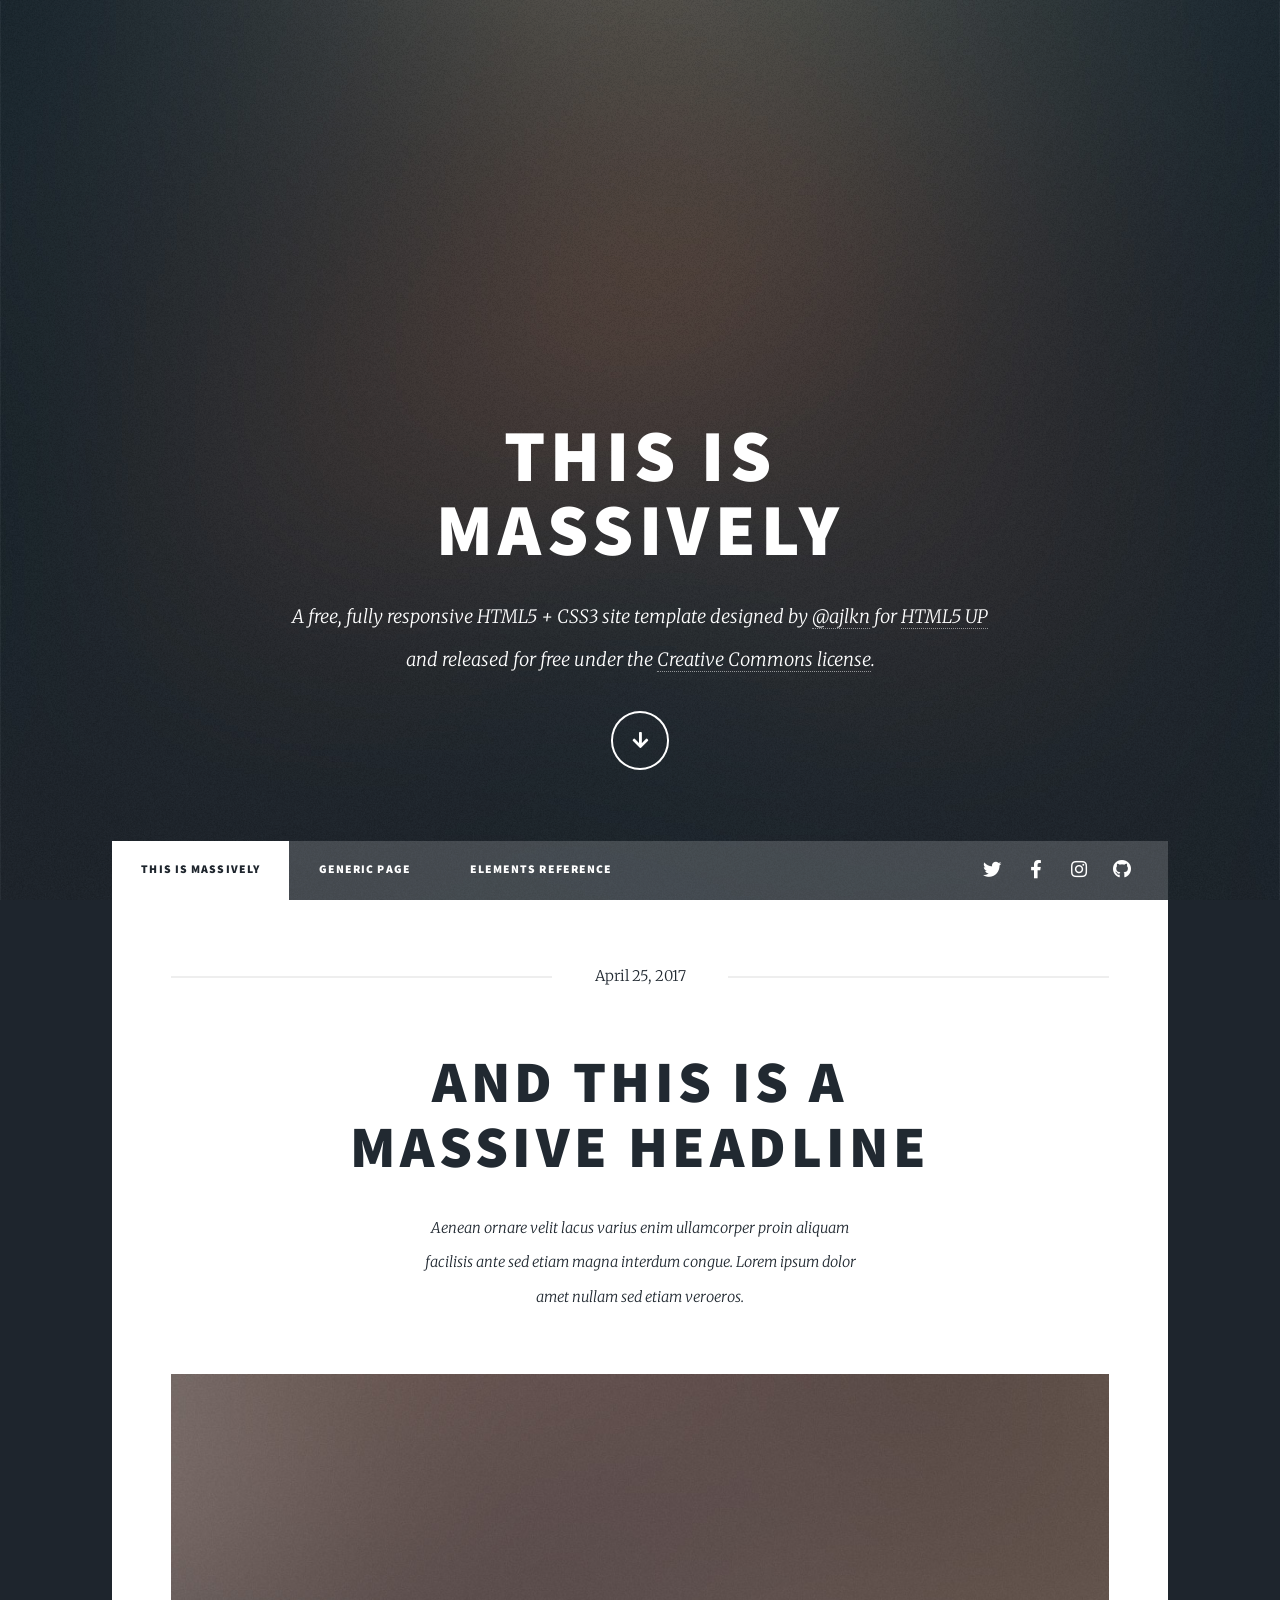
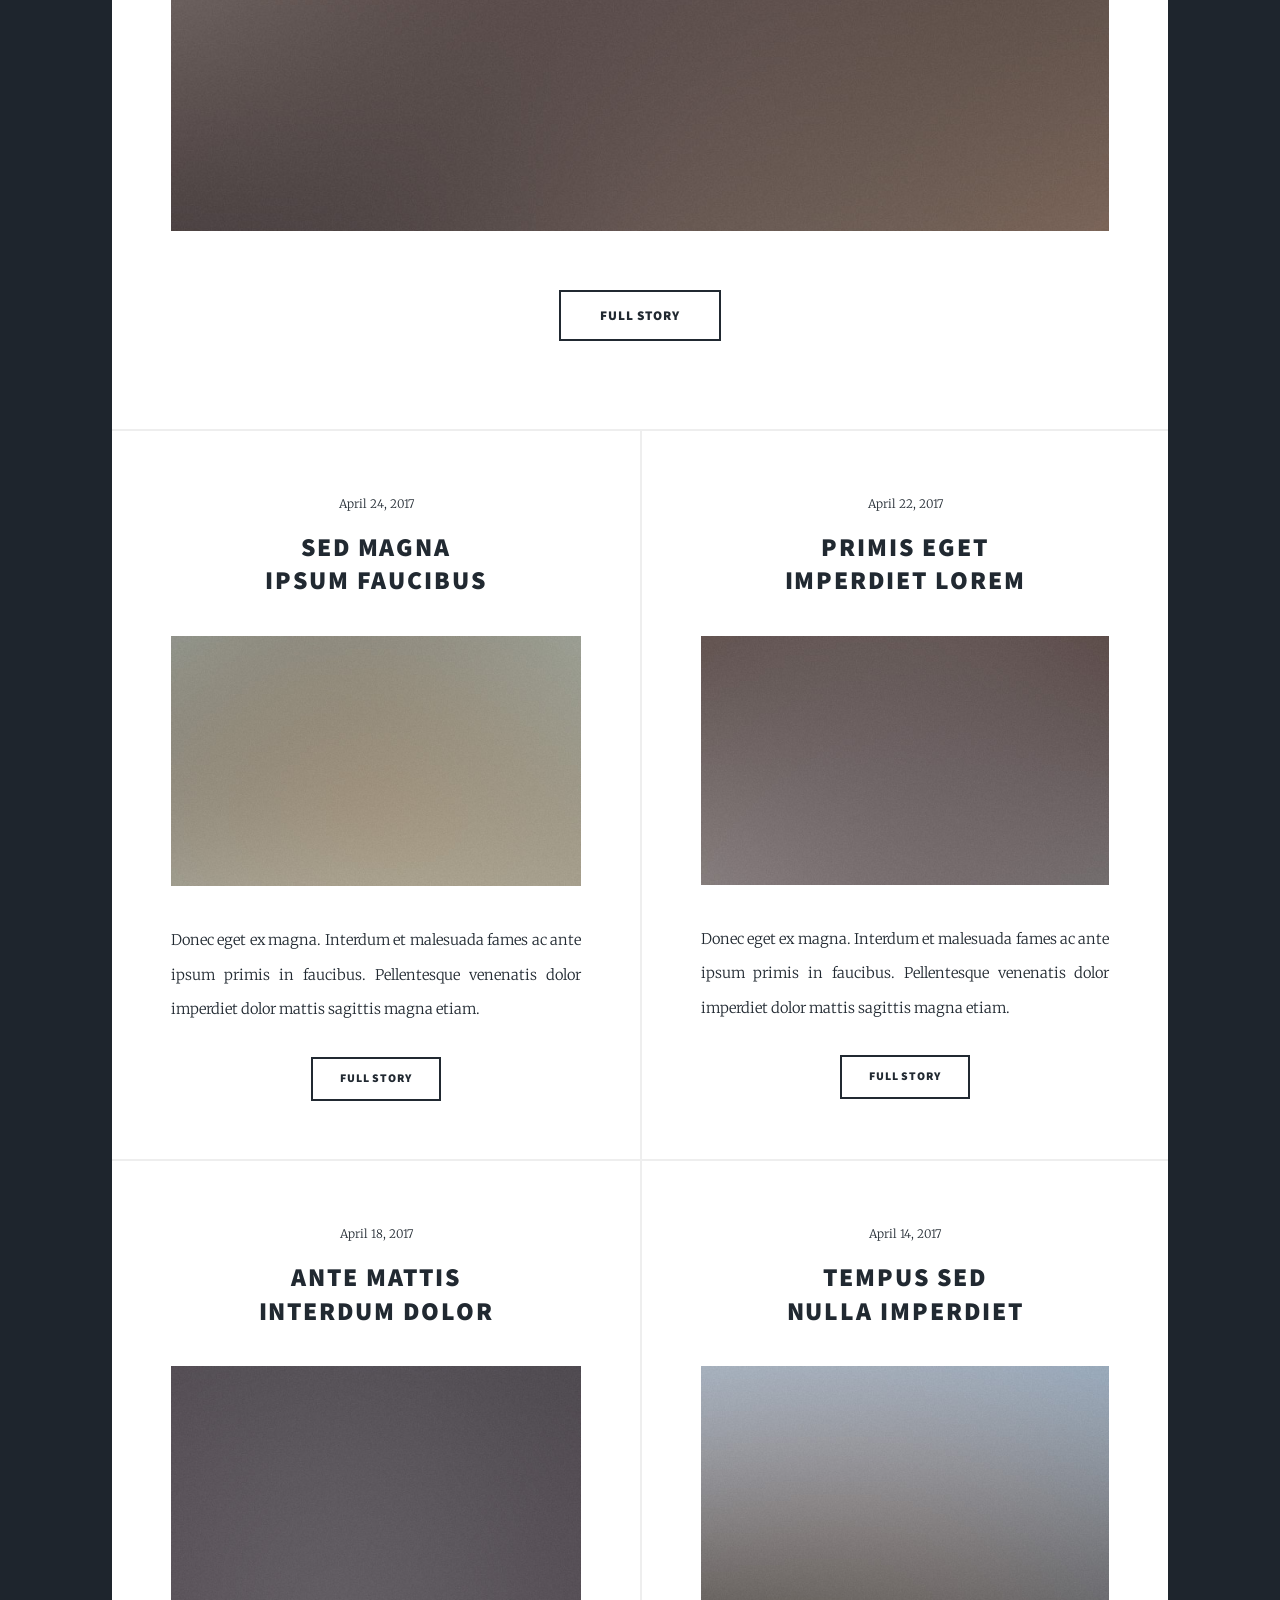
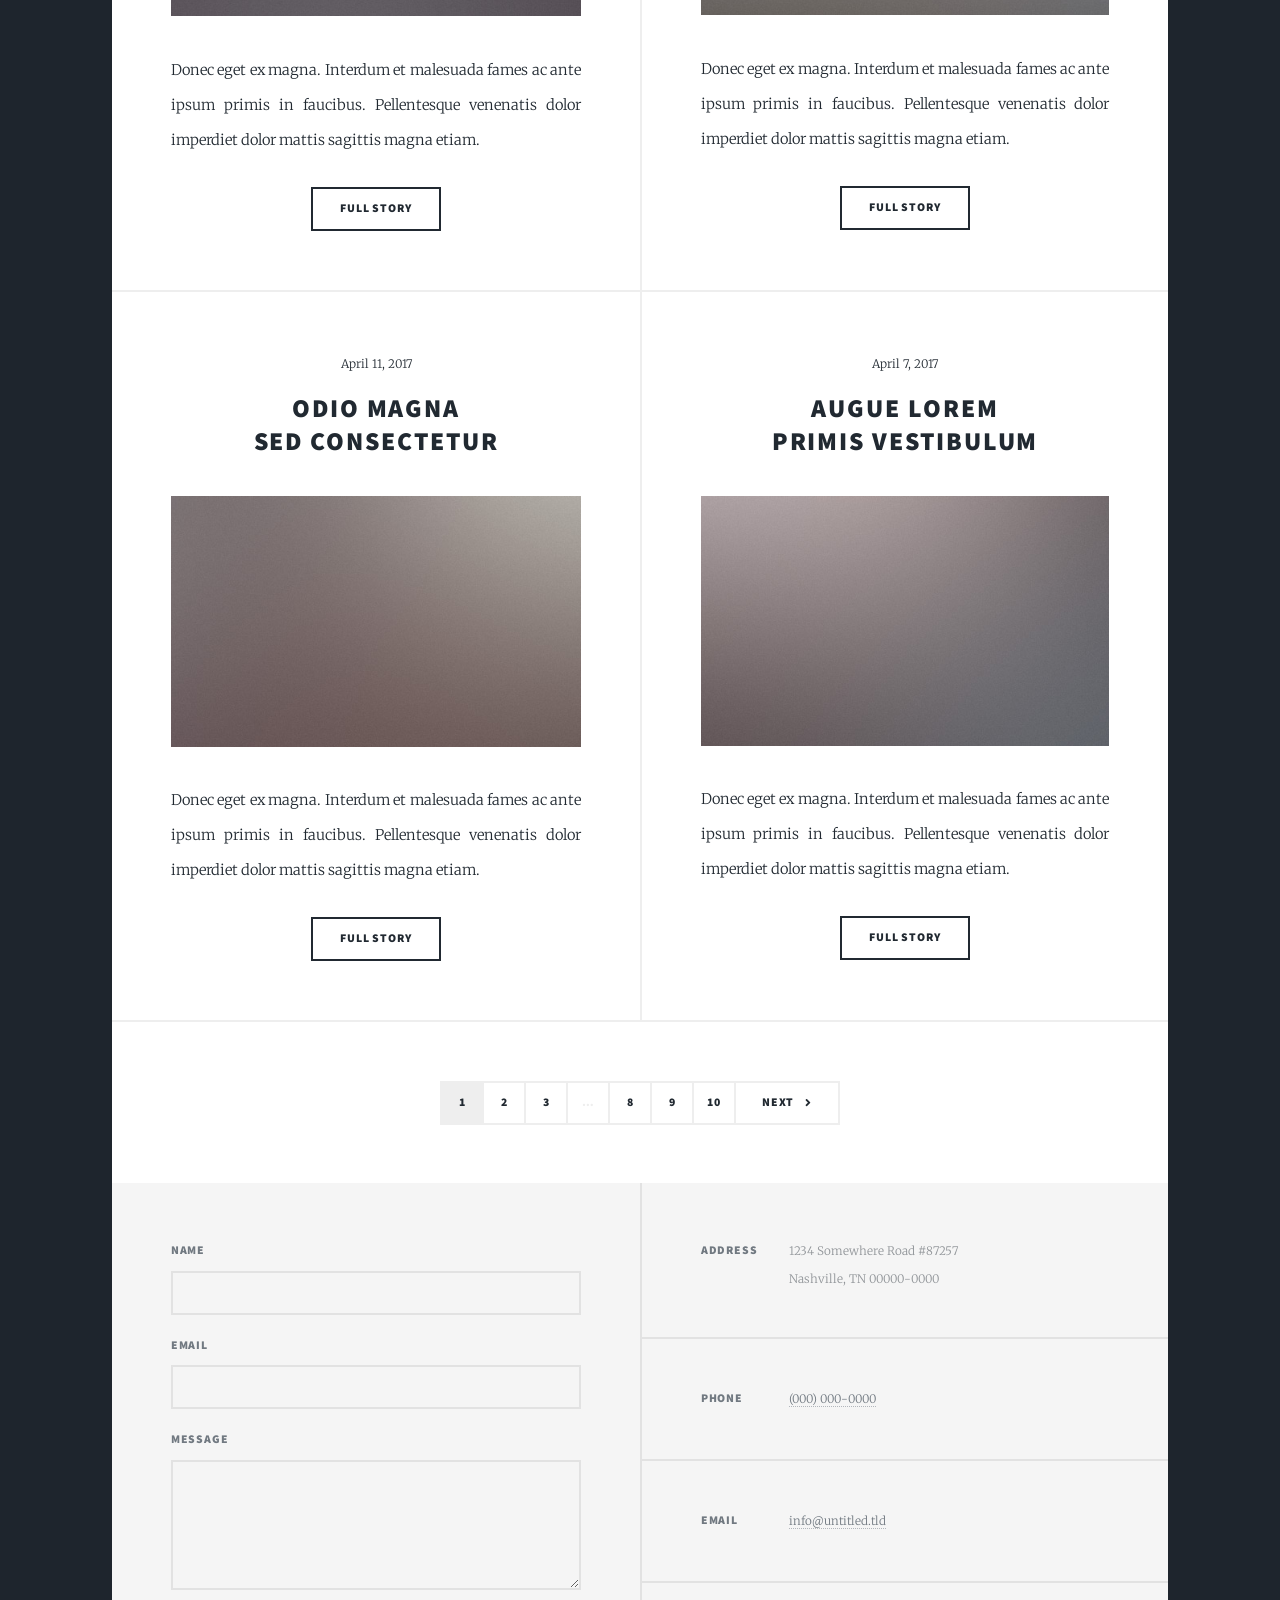
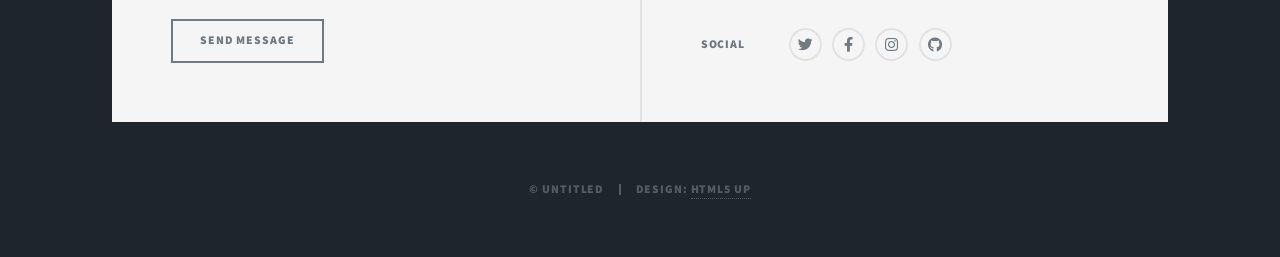
==== index.html @ a5235e8a "Template" ====
<!DOCTYPE HTML>
<!--
	Massively by HTML5 UP
	html5up.net | @ajlkn
	Free for personal and commercial use under the CCA 3.0 license (html5up.net/license)
-->
<html>
	<head>
		<title>Massively by HTML5 UP</title>
		<meta charset="utf-8" />
		<meta name="viewport" content="width=device-width, initial-scale=1, user-scalable=no" />
		<link rel="stylesheet" href="assets/css/main.css" />
		<noscript><link rel="stylesheet" href="assets/css/noscript.css" /></noscript>
	</head>
	<body class="is-preload">

		<!-- Wrapper -->
			<div id="wrapper" class="fade-in">

				<!-- Intro -->
					<div id="intro">
						<h1>This is<br />
						Massively</h1>
						<p>A free, fully responsive HTML5 + CSS3 site template designed by <a href="https://twitter.com/ajlkn">@ajlkn</a> for <a href="https://html5up.net">HTML5 UP</a><br />
						and released for free under the <a href="https://html5up.net/license">Creative Commons license</a>.</p>
						<ul class="actions">
							<li><a href="#header" class="button icon solid solo fa-arrow-down scrolly">Continue</a></li>
						</ul>
					</div>

				<!-- Header -->
					<header id="header">
						<a href="index.html" class="logo">Massively</a>
					</header>

				<!-- Nav -->
					<nav id="nav">
						<ul class="links">
							<li class="active"><a href="index.html">This is Massively</a></li>
							<li><a href="generic.html">Generic Page</a></li>
							<li><a href="elements.html">Elements Reference</a></li>
						</ul>
						<ul class="icons">
							<li><a href="#" class="icon brands fa-twitter"><span class="label">Twitter</span></a></li>
							<li><a href="#" class="icon brands fa-facebook-f"><span class="label">Facebook</span></a></li>
							<li><a href="#" class="icon brands fa-instagram"><span class="label">Instagram</span></a></li>
							<li><a href="#" class="icon brands fa-github"><span class="label">GitHub</span></a></li>
						</ul>
					</nav>

				<!-- Main -->
					<div id="main">

						<!-- Featured Post -->
							<article class="post featured">
								<header class="major">
									<span class="date">April 25, 2017</span>
									<h2><a href="#">And this is a<br />
									massive headline</a></h2>
									<p>Aenean ornare velit lacus varius enim ullamcorper proin aliquam<br />
									facilisis ante sed etiam magna interdum congue. Lorem ipsum dolor<br />
									amet nullam sed etiam veroeros.</p>
								</header>
								<a href="#" class="image main"><img src="images/pic01.jpg" alt="" /></a>
								<ul class="actions special">
									<li><a href="#" class="button large">Full Story</a></li>
								</ul>
							</article>

						<!-- Posts -->
							<section class="posts">
								<article>
									<header>
										<span class="date">April 24, 2017</span>
										<h2><a href="#">Sed magna<br />
										ipsum faucibus</a></h2>
									</header>
									<a href="#" class="image fit"><img src="images/pic02.jpg" alt="" /></a>
									<p>Donec eget ex magna. Interdum et malesuada fames ac ante ipsum primis in faucibus. Pellentesque venenatis dolor imperdiet dolor mattis sagittis magna etiam.</p>
									<ul class="actions special">
										<li><a href="#" class="button">Full Story</a></li>
									</ul>
								</article>
								<article>
									<header>
										<span class="date">April 22, 2017</span>
										<h2><a href="#">Primis eget<br />
										imperdiet lorem</a></h2>
									</header>
									<a href="#" class="image fit"><img src="images/pic03.jpg" alt="" /></a>
									<p>Donec eget ex magna. Interdum et malesuada fames ac ante ipsum primis in faucibus. Pellentesque venenatis dolor imperdiet dolor mattis sagittis magna etiam.</p>
									<ul class="actions special">
										<li><a href="#" class="button">Full Story</a></li>
									</ul>
								</article>
								<article>
									<header>
										<span class="date">April 18, 2017</span>
										<h2><a href="#">Ante mattis<br />
										interdum dolor</a></h2>
									</header>
									<a href="#" class="image fit"><img src="images/pic04.jpg" alt="" /></a>
									<p>Donec eget ex magna. Interdum et malesuada fames ac ante ipsum primis in faucibus. Pellentesque venenatis dolor imperdiet dolor mattis sagittis magna etiam.</p>
									<ul class="actions special">
										<li><a href="#" class="button">Full Story</a></li>
									</ul>
								</article>
								<article>
									<header>
										<span class="date">April 14, 2017</span>
										<h2><a href="#">Tempus sed<br />
										nulla imperdiet</a></h2>
									</header>
									<a href="#" class="image fit"><img src="images/pic05.jpg" alt="" /></a>
									<p>Donec eget ex magna. Interdum et malesuada fames ac ante ipsum primis in faucibus. Pellentesque venenatis dolor imperdiet dolor mattis sagittis magna etiam.</p>
									<ul class="actions special">
										<li><a href="#" class="button">Full Story</a></li>
									</ul>
								</article>
								<article>
									<header>
										<span class="date">April 11, 2017</span>
										<h2><a href="#">Odio magna<br />
										sed consectetur</a></h2>
									</header>
									<a href="#" class="image fit"><img src="images/pic06.jpg" alt="" /></a>
									<p>Donec eget ex magna. Interdum et malesuada fames ac ante ipsum primis in faucibus. Pellentesque venenatis dolor imperdiet dolor mattis sagittis magna etiam.</p>
									<ul class="actions special">
										<li><a href="#" class="button">Full Story</a></li>
									</ul>
								</article>
								<article>
									<header>
										<span class="date">April 7, 2017</span>
										<h2><a href="#">Augue lorem<br />
										primis vestibulum</a></h2>
									</header>
									<a href="#" class="image fit"><img src="images/pic07.jpg" alt="" /></a>
									<p>Donec eget ex magna. Interdum et malesuada fames ac ante ipsum primis in faucibus. Pellentesque venenatis dolor imperdiet dolor mattis sagittis magna etiam.</p>
									<ul class="actions special">
										<li><a href="#" class="button">Full Story</a></li>
									</ul>
								</article>
							</section>

						<!-- Footer -->
							<footer>
								<div class="pagination">
									<!--<a href="#" class="previous">Prev</a>-->
									<a href="#" class="page active">1</a>
									<a href="#" class="page">2</a>
									<a href="#" class="page">3</a>
									<span class="extra">&hellip;</span>
									<a href="#" class="page">8</a>
									<a href="#" class="page">9</a>
									<a href="#" class="page">10</a>
									<a href="#" class="next">Next</a>
								</div>
							</footer>

					</div>

				<!-- Footer -->
					<footer id="footer">
						<section>
							<form method="post" action="#">
								<div class="fields">
									<div class="field">
										<label for="name">Name</label>
										<input type="text" name="name" id="name" />
									</div>
									<div class="field">
										<label for="email">Email</label>
										<input type="text" name="email" id="email" />
									</div>
									<div class="field">
										<label for="message">Message</label>
										<textarea name="message" id="message" rows="3"></textarea>
									</div>
								</div>
								<ul class="actions">
									<li><input type="submit" value="Send Message" /></li>
								</ul>
							</form>
						</section>
						<section class="split contact">
							<section class="alt">
								<h3>Address</h3>
								<p>1234 Somewhere Road #87257<br />
								Nashville, TN 00000-0000</p>
							</section>
							<section>
								<h3>Phone</h3>
								<p><a href="#">(000) 000-0000</a></p>
							</section>
							<section>
								<h3>Email</h3>
								<p><a href="#">info@untitled.tld</a></p>
							</section>
							<section>
								<h3>Social</h3>
								<ul class="icons alt">
									<li><a href="#" class="icon brands alt fa-twitter"><span class="label">Twitter</span></a></li>
									<li><a href="#" class="icon brands alt fa-facebook-f"><span class="label">Facebook</span></a></li>
									<li><a href="#" class="icon brands alt fa-instagram"><span class="label">Instagram</span></a></li>
									<li><a href="#" class="icon brands alt fa-github"><span class="label">GitHub</span></a></li>
								</ul>
							</section>
						</section>
					</footer>

				<!-- Copyright -->
					<div id="copyright">
						<ul><li>&copy; Untitled</li><li>Design: <a href="https://html5up.net">HTML5 UP</a></li></ul>
					</div>

			</div>

		<!-- Scripts -->
			<script src="assets/js/jquery.min.js"></script>
			<script src="assets/js/jquery.scrollex.min.js"></script>
			<script src="assets/js/jquery.scrolly.min.js"></script>
			<script src="assets/js/browser.min.js"></script>
			<script src="assets/js/breakpoints.min.js"></script>
			<script src="assets/js/util.js"></script>
			<script src="assets/js/main.js"></script>

	</body>
</html>
---- assets/css/main.css ----
@import url(fontawesome-all.min.css);
@import url("https://fonts.googleapis.com/css?family=Merriweather:300,700,300italic,700italic|Source+Sans+Pro:900");

/*
	Massively by HTML5 UP
	html5up.net | @ajlkn
	Free for personal and commercial use under the CCA 3.0 license (html5up.net/license)
*/

html, body, div, span, applet, object,
iframe, h1, h2, h3, h4, h5, h6, p, blockquote,
pre, a, abbr, acronym, address, big, cite,
code, del, dfn, em, img, ins, kbd, q, s, samp,
small, strike, strong, sub, sup, tt, var, b,
u, i, center, dl, dt, dd, ol, ul, li, fieldset,
form, label, legend, table, caption, tbody,
tfoot, thead, tr, th, td, article, aside,
canvas, details, embed, figure, figcaption,
footer, header, hgroup, menu, nav, output, ruby,
section, summary, time, mark, audio, video {
	margin: 0;
	padding: 0;
	border: 0;
	font-size: 100%;
	font: inherit;
	vertical-align: baseline;}

article, aside, details, figcaption, figure,
footer, header, hgroup, menu, nav, section {
	display: block;}

body {
	line-height: 1;
}

ol, ul {
	list-style: none;
}

blockquote, q {
	quotes: none;
}

	blockquote:before, blockquote:after, q:before, q:after {
		content: '';
		content: none;
	}

table {
	border-collapse: collapse;
	border-spacing: 0;
}

body {
	-webkit-text-size-adjust: none;
}

mark {
	background-color: transparent;
	color: inherit;
}

input::-moz-focus-inner {
	border: 0;
	padding: 0;
}

input, select, textarea {
	-moz-appearance: none;
	-webkit-appearance: none;
	-ms-appearance: none;
	appearance: none;
}

/* Basic */

	@-ms-viewport {
		width: device-width;
	}

	body {
		-ms-overflow-style: scrollbar;
	}

	@media screen and (max-width: 480px) {

		html, body {
			min-width: 320px;
		}

	}

	html {
		box-sizing: border-box;
	}

	*, *:before, *:after {
		box-sizing: inherit;
	}

	body {
		background-color: #1e252d;
	}

		body.is-preload *, body.is-preload *:before, body.is-preload *:after {
			-moz-animation: none !important;
			-webkit-animation: none !important;
			-ms-animation: none !important;
			animation: none !important;
			-moz-transition: none !important;
			-webkit-transition: none !important;
			-ms-transition: none !important;
			transition: none !important;
		}

/* Type */

	html {
		font-size: 16pt;
	}

		@media screen and (max-width: 1680px) {

			html {
				font-size: 12pt;
			}

		}

		@media screen and (max-width: 1280px) {

			html {
				font-size: 11pt;
			}

		}

		@media screen and (max-width: 360px) {

			html {
				font-size: 10pt;
			}

		}

	body {
		color: #212931;
	}

	body, input, select, textarea {
		font-family: "Merriweather", Georgia, serif;
		font-weight: 300;
		font-size: 1rem;
		line-height: 2.375;
	}

	a {
		-moz-transition: color 0.2s ease-in-out, background-color 0.2s ease-in-out, border-color 0.2s ease-in-out, box-shadow 0.2s ease-in-out;
		-webkit-transition: color 0.2s ease-in-out, background-color 0.2s ease-in-out, border-color 0.2s ease-in-out, box-shadow 0.2s ease-in-out;
		-ms-transition: color 0.2s ease-in-out, background-color 0.2s ease-in-out, border-color 0.2s ease-in-out, box-shadow 0.2s ease-in-out;
		transition: color 0.2s ease-in-out, background-color 0.2s ease-in-out, border-color 0.2s ease-in-out, box-shadow 0.2s ease-in-out;
		border-bottom: dotted 1px;
		text-decoration: none;
	}

		a:hover {
			border-bottom-color: transparent;
		}

	strong, b {
		font-weight: 600;
	}

	em, i {
		font-style: italic;
	}

	p {
		text-align: justify;
		margin: 0 0 2rem 0;
	}

	h1, h2, h3, h4, h5, h6 {
		font-family: "Source Sans Pro", Helvetica, sans-serif;
		font-weight: 900;
		line-height: 1.5;
		letter-spacing: 0.075em;
		text-transform: uppercase;
		margin: 0 0 1rem 0;
	}

		h1 a, h2 a, h3 a, h4 a, h5 a, h6 a {
			border-bottom: 0;
			color: inherit;
			text-decoration: none;
		}

	h1 {
		font-size: 4rem;
		line-height: 1.1;
		margin: 0 0 2rem 0;
	}

	h2 {
		font-size: 1.75rem;
		line-height: 1.3;
		margin: 0 0 1.5rem 0;
	}

	h3 {
		font-size: 1.25rem;
		margin: 0 0 1.5rem 0;
	}

	h4 {
		font-size: 1rem;
	}

	h5 {
		font-size: 0.9rem;
	}

	h6 {
		font-size: 0.8rem;
	}

	sub {
		font-size: 0.8rem;
		position: relative;
		top: 0.5rem;
	}

	sup {
		font-size: 0.8rem;
		position: relative;
		top: -0.5rem;
	}

	blockquote {
		border-left: solid 4px;
		font-style: italic;
		margin: 0 0 2rem 0;
		padding: 0.5rem 0 0.5rem 2rem;
	}

	code {
		border: solid 2px;
		font-family: "Courier New", monospace;
		font-size: 0.9rem;
		margin: 0 0.25rem;
		padding: 0.25rem 0.65rem;
	}

	pre {
		-webkit-overflow-scrolling: touch;
		font-family: "Courier New", monospace;
		font-size: 0.9rem;
		margin: 0 0 2rem 0;
	}

		pre code {
			display: block;
			line-height: 1.75;
			padding: 1rem 1.5rem;
			overflow-x: auto;
		}

	hr {
		border: 0;
		border-bottom: solid 2px;
		margin: 3rem 0;
	}

		hr.major {
			margin: 5rem 0;
		}

	.align-left {
		text-align: left;
	}

	.align-center {
		text-align: center;
	}

	.align-right {
		text-align: right;
	}

	input, select, textarea {
		color: #212931;
	}

	a {
		color: #212931;
		border-bottom-color: rgba(33, 41, 49, 0.5);
	}

		a:hover {
			border-bottom-color: transparent;
			color: #18bfef !important;
		}

	strong, b {
		color: #212931;
	}

	h1, h2, h3, h4, h5, h6 {
		color: #212931;
	}

	blockquote {
		border-left-color: #eeeeee;
	}

	code {
		background: rgba(220, 220, 220, 0.25);
		border-color: #eeeeee;
	}

	hr {
		border-bottom-color: #eeeeee;
	}

/* Row */

	.row {
		display: flex;
		flex-wrap: wrap;
		box-sizing: border-box;
		align-items: stretch;
	}

		.row > * {
			box-sizing: border-box;
		}

		.row.gtr-uniform > * > :last-child {
			margin-bottom: 0;
		}

		.row.aln-left {
			justify-content: flex-start;
		}

		.row.aln-center {
			justify-content: center;
		}

		.row.aln-right {
			justify-content: flex-end;
		}

		.row.aln-top {
			align-items: flex-start;
		}

		.row.aln-middle {
			align-items: center;
		}

		.row.aln-bottom {
			align-items: flex-end;
		}

		.row > .imp {
			order: -1;
		}

		.row > .col-1 {
			width: 8.33333%;
		}

		.row > .off-1 {
			margin-left: 8.33333%;
		}

		.row > .col-2 {
			width: 16.66667%;
		}

		.row > .off-2 {
			margin-left: 16.66667%;
		}

		.row > .col-3 {
			width: 25%;
		}

		.row > .off-3 {
			margin-left: 25%;
		}

		.row > .col-4 {
			width: 33.33333%;
		}

		.row > .off-4 {
			margin-left: 33.33333%;
		}

		.row > .col-5 {
			width: 41.66667%;
		}

		.row > .off-5 {
			margin-left: 41.66667%;
		}

		.row > .col-6 {
			width: 50%;
		}

		.row > .off-6 {
			margin-left: 50%;
		}

		.row > .col-7 {
			width: 58.33333%;
		}

		.row > .off-7 {
			margin-left: 58.33333%;
		}

		.row > .col-8 {
			width: 66.66667%;
		}

		.row > .off-8 {
			margin-left: 66.66667%;
		}

		.row > .col-9 {
			width: 75%;
		}

		.row > .off-9 {
			margin-left: 75%;
		}

		.row > .col-10 {
			width: 83.33333%;
		}

		.row > .off-10 {
			margin-left: 83.33333%;
		}

		.row > .col-11 {
			width: 91.66667%;
		}

		.row > .off-11 {
			margin-left: 91.66667%;
		}

		.row > .col-12 {
			width: 100%;
		}

		.row > .off-12 {
			margin-left: 100%;
		}

		.row.gtr-0 {
			margin-top: 0;
			margin-left: 0rem;
		}

			.row.gtr-0 > * {
				padding: 0 0 0 0rem;
			}

			.row.gtr-0.gtr-uniform {
				margin-top: 0rem;
			}

				.row.gtr-0.gtr-uniform > * {
					padding-top: 0rem;
				}

		.row.gtr-25 {
			margin-top: 0;
			margin-left: -0.375rem;
		}

			.row.gtr-25 > * {
				padding: 0 0 0 0.375rem;
			}

			.row.gtr-25.gtr-uniform {
				margin-top: -0.375rem;
			}

				.row.gtr-25.gtr-uniform > * {
					padding-top: 0.375rem;
				}

		.row.gtr-50 {
			margin-top: 0;
			margin-left: -0.75rem;
		}

			.row.gtr-50 > * {
				padding: 0 0 0 0.75rem;
			}

			.row.gtr-50.gtr-uniform {
				margin-top: -0.75rem;
			}

				.row.gtr-50.gtr-uniform > * {
					padding-top: 0.75rem;
				}

		.row {
			margin-top: 0;
			margin-left: -1.5rem;
		}

			.row > * {
				padding: 0 0 0 1.5rem;
			}

			.row.gtr-uniform {
				margin-top: -1.5rem;
			}

				.row.gtr-uniform > * {
					padding-top: 1.5rem;
				}

		.row.gtr-150 {
			margin-top: 0;
			margin-left: -2.25rem;
		}

			.row.gtr-150 > * {
				padding: 0 0 0 2.25rem;
			}

			.row.gtr-150.gtr-uniform {
				margin-top: -2.25rem;
			}

				.row.gtr-150.gtr-uniform > * {
					padding-top: 2.25rem;
				}

		.row.gtr-200 {
			margin-top: 0;
			margin-left: -3rem;
		}

			.row.gtr-200 > * {
				padding: 0 0 0 3rem;
			}

			.row.gtr-200.gtr-uniform {
				margin-top: -3rem;
			}

				.row.gtr-200.gtr-uniform > * {
					padding-top: 3rem;
				}

		@media screen and (max-width: 1680px) {

			.row {
				display: flex;
				flex-wrap: wrap;
				box-sizing: border-box;
				align-items: stretch;
			}

				.row > * {
					box-sizing: border-box;
				}

				.row.gtr-uniform > * > :last-child {
					margin-bottom: 0;
				}

				.row.aln-left {
					justify-content: flex-start;
				}

				.row.aln-center {
					justify-content: center;
				}

				.row.aln-right {
					justify-content: flex-end;
				}

				.row.aln-top {
					align-items: flex-start;
				}

				.row.aln-middle {
					align-items: center;
				}

				.row.aln-bottom {
					align-items: flex-end;
				}

				.row > .imp-xlarge {
					order: -1;
				}

				.row > .col-1-xlarge {
					width: 8.33333%;
				}

				.row > .off-1-xlarge {
					margin-left: 8.33333%;
				}

				.row > .col-2-xlarge {
					width: 16.66667%;
				}

				.row > .off-2-xlarge {
					margin-left: 16.66667%;
				}

				.row > .col-3-xlarge {
					width: 25%;
				}

				.row > .off-3-xlarge {
					margin-left: 25%;
				}

				.row > .col-4-xlarge {
					width: 33.33333%;
				}

				.row > .off-4-xlarge {
					margin-left: 33.33333%;
				}

				.row > .col-5-xlarge {
					width: 41.66667%;
				}

				.row > .off-5-xlarge {
					margin-left: 41.66667%;
				}

				.row > .col-6-xlarge {
					width: 50%;
				}

				.row > .off-6-xlarge {
					margin-left: 50%;
				}

				.row > .col-7-xlarge {
					width: 58.33333%;
				}

				.row > .off-7-xlarge {
					margin-left: 58.33333%;
				}

				.row > .col-8-xlarge {
					width: 66.66667%;
				}

				.row > .off-8-xlarge {
					margin-left: 66.66667%;
				}

				.row > .col-9-xlarge {
					width: 75%;
				}

				.row > .off-9-xlarge {
					margin-left: 75%;
				}

				.row > .col-10-xlarge {
					width: 83.33333%;
				}

				.row > .off-10-xlarge {
					margin-left: 83.33333%;
				}

				.row > .col-11-xlarge {
					width: 91.66667%;
				}

				.row > .off-11-xlarge {
					margin-left: 91.66667%;
				}

				.row > .col-12-xlarge {
					width: 100%;
				}

				.row > .off-12-xlarge {
					margin-left: 100%;
				}

				.row.gtr-0 {
					margin-top: 0;
					margin-left: 0rem;
				}

					.row.gtr-0 > * {
						padding: 0 0 0 0rem;
					}

					.row.gtr-0.gtr-uniform {
						margin-top: 0rem;
					}

						.row.gtr-0.gtr-uniform > * {
							padding-top: 0rem;
						}

				.row.gtr-25 {
					margin-top: 0;
					margin-left: -0.375rem;
				}

					.row.gtr-25 > * {
						padding: 0 0 0 0.375rem;
					}

					.row.gtr-25.gtr-uniform {
						margin-top: -0.375rem;
					}

						.row.gtr-25.gtr-uniform > * {
							padding-top: 0.375rem;
						}

				.row.gtr-50 {
					margin-top: 0;
					margin-left: -0.75rem;
				}

					.row.gtr-50 > * {
						padding: 0 0 0 0.75rem;
					}

					.row.gtr-50.gtr-uniform {
						margin-top: -0.75rem;
					}

						.row.gtr-50.gtr-uniform > * {
							padding-top: 0.75rem;
						}

				.row {
					margin-top: 0;
					margin-left: -1.5rem;
				}

					.row > * {
						padding: 0 0 0 1.5rem;
					}

					.row.gtr-uniform {
						margin-top: -1.5rem;
					}

						.row.gtr-uniform > * {
							padding-top: 1.5rem;
						}

				.row.gtr-150 {
					margin-top: 0;
					margin-left: -2.25rem;
				}

					.row.gtr-150 > * {
						padding: 0 0 0 2.25rem;
					}

					.row.gtr-150.gtr-uniform {
						margin-top: -2.25rem;
					}

						.row.gtr-150.gtr-uniform > * {
							padding-top: 2.25rem;
						}

				.row.gtr-200 {
					margin-top: 0;
					margin-left: -3rem;
				}

					.row.gtr-200 > * {
						padding: 0 0 0 3rem;
					}

					.row.gtr-200.gtr-uniform {
						margin-top: -3rem;
					}

						.row.gtr-200.gtr-uniform > * {
							padding-top: 3rem;
						}

		}

		@media screen and (max-width: 1280px) {

			.row {
				display: flex;
				flex-wrap: wrap;
				box-sizing: border-box;
				align-items: stretch;
			}

				.row > * {
					box-sizing: border-box;
				}

				.row.gtr-uniform > * > :last-child {
					margin-bottom: 0;
				}

				.row.aln-left {
					justify-content: flex-start;
				}

				.row.aln-center {
					justify-content: center;
				}

				.row.aln-right {
					justify-content: flex-end;
				}

				.row.aln-top {
					align-items: flex-start;
				}

				.row.aln-middle {
					align-items: center;
				}

				.row.aln-bottom {
					align-items: flex-end;
				}

				.row > .imp-large {
					order: -1;
				}

				.row > .col-1-large {
					width: 8.33333%;
				}

				.row > .off-1-large {
					margin-left: 8.33333%;
				}

				.row > .col-2-large {
					width: 16.66667%;
				}

				.row > .off-2-large {
					margin-left: 16.66667%;
				}

				.row > .col-3-large {
					width: 25%;
				}

				.row > .off-3-large {
					margin-left: 25%;
				}

				.row > .col-4-large {
					width: 33.33333%;
				}

				.row > .off-4-large {
					margin-left: 33.33333%;
				}

				.row > .col-5-large {
					width: 41.66667%;
				}

				.row > .off-5-large {
					margin-left: 41.66667%;
				}

				.row > .col-6-large {
					width: 50%;
				}

				.row > .off-6-large {
					margin-left: 50%;
				}

				.row > .col-7-large {
					width: 58.33333%;
				}

				.row > .off-7-large {
					margin-left: 58.33333%;
				}

				.row > .col-8-large {
					width: 66.66667%;
				}

				.row > .off-8-large {
					margin-left: 66.66667%;
				}

				.row > .col-9-large {
					width: 75%;
				}

				.row > .off-9-large {
					margin-left: 75%;
				}

				.row > .col-10-large {
					width: 83.33333%;
				}

				.row > .off-10-large {
					margin-left: 83.33333%;
				}

				.row > .col-11-large {
					width: 91.66667%;
				}

				.row > .off-11-large {
					margin-left: 91.66667%;
				}

				.row > .col-12-large {
					width: 100%;
				}

				.row > .off-12-large {
					margin-left: 100%;
				}

				.row.gtr-0 {
					margin-top: 0;
					margin-left: 0rem;
				}

					.row.gtr-0 > * {
						padding: 0 0 0 0rem;
					}

					.row.gtr-0.gtr-uniform {
						margin-top: 0rem;
					}

						.row.gtr-0.gtr-uniform > * {
							padding-top: 0rem;
						}

				.row.gtr-25 {
					margin-top: 0;
					margin-left: -0.375rem;
				}

					.row.gtr-25 > * {
						padding: 0 0 0 0.375rem;
					}

					.row.gtr-25.gtr-uniform {
						margin-top: -0.375rem;
					}

						.row.gtr-25.gtr-uniform > * {
							padding-top: 0.375rem;
						}

				.row.gtr-50 {
					margin-top: 0;
					margin-left: -0.75rem;
				}

					.row.gtr-50 > * {
						padding: 0 0 0 0.75rem;
					}

					.row.gtr-50.gtr-uniform {
						margin-top: -0.75rem;
					}

						.row.gtr-50.gtr-uniform > * {
							padding-top: 0.75rem;
						}

				.row {
					margin-top: 0;
					margin-left: -1.5rem;
				}

					.row > * {
						padding: 0 0 0 1.5rem;
					}

					.row.gtr-uniform {
						margin-top: -1.5rem;
					}

						.row.gtr-uniform > * {
							padding-top: 1.5rem;
						}

				.row.gtr-150 {
					margin-top: 0;
					margin-left: -2.25rem;
				}

					.row.gtr-150 > * {
						padding: 0 0 0 2.25rem;
					}

					.row.gtr-150.gtr-uniform {
						margin-top: -2.25rem;
					}

						.row.gtr-150.gtr-uniform > * {
							padding-top: 2.25rem;
						}

				.row.gtr-200 {
					margin-top: 0;
					margin-left: -3rem;
				}

					.row.gtr-200 > * {
						padding: 0 0 0 3rem;
					}

					.row.gtr-200.gtr-uniform {
						margin-top: -3rem;
					}

						.row.gtr-200.gtr-uniform > * {
							padding-top: 3rem;
						}

		}

		@media screen and (max-width: 980px) {

			.row {
				display: flex;
				flex-wrap: wrap;
				box-sizing: border-box;
				align-items: stretch;
			}

				.row > * {
					box-sizing: border-box;
				}

				.row.gtr-uniform > * > :last-child {
					margin-bottom: 0;
				}

				.row.aln-left {
					justify-content: flex-start;
				}

				.row.aln-center {
					justify-content: center;
				}

				.row.aln-right {
					justify-content: flex-end;
				}

				.row.aln-top {
					align-items: flex-start;
				}

				.row.aln-middle {
					align-items: center;
				}

				.row.aln-bottom {
					align-items: flex-end;
				}

				.row > .imp-medium {
					order: -1;
				}

				.row > .col-1-medium {
					width: 8.33333%;
				}

				.row > .off-1-medium {
					margin-left: 8.33333%;
				}

				.row > .col-2-medium {
					width: 16.66667%;
				}

				.row > .off-2-medium {
					margin-left: 16.66667%;
				}

				.row > .col-3-medium {
					width: 25%;
				}

				.row > .off-3-medium {
					margin-left: 25%;
				}

				.row > .col-4-medium {
					width: 33.33333%;
				}

				.row > .off-4-medium {
					margin-left: 33.33333%;
				}

				.row > .col-5-medium {
					width: 41.66667%;
				}

				.row > .off-5-medium {
					margin-left: 41.66667%;
				}

				.row > .col-6-medium {
					width: 50%;
				}

				.row > .off-6-medium {
					margin-left: 50%;
				}

				.row > .col-7-medium {
					width: 58.33333%;
				}

				.row > .off-7-medium {
					margin-left: 58.33333%;
				}

				.row > .col-8-medium {
					width: 66.66667%;
				}

				.row > .off-8-medium {
					margin-left: 66.66667%;
				}

				.row > .col-9-medium {
					width: 75%;
				}

				.row > .off-9-medium {
					margin-left: 75%;
				}

				.row > .col-10-medium {
					width: 83.33333%;
				}

				.row > .off-10-medium {
					margin-left: 83.33333%;
				}

				.row > .col-11-medium {
					width: 91.66667%;
				}

				.row > .off-11-medium {
					margin-left: 91.66667%;
				}

				.row > .col-12-medium {
					width: 100%;
				}

				.row > .off-12-medium {
					margin-left: 100%;
				}

				.row.gtr-0 {
					margin-top: 0;
					margin-left: 0rem;
				}

					.row.gtr-0 > * {
						padding: 0 0 0 0rem;
					}

					.row.gtr-0.gtr-uniform {
						margin-top: 0rem;
					}

						.row.gtr-0.gtr-uniform > * {
							padding-top: 0rem;
						}

				.row.gtr-25 {
					margin-top: 0;
					margin-left: -0.375rem;
				}

					.row.gtr-25 > * {
						padding: 0 0 0 0.375rem;
					}

					.row.gtr-25.gtr-uniform {
						margin-top: -0.375rem;
					}

						.row.gtr-25.gtr-uniform > * {
							padding-top: 0.375rem;
						}

				.row.gtr-50 {
					margin-top: 0;
					margin-left: -0.75rem;
				}

					.row.gtr-50 > * {
						padding: 0 0 0 0.75rem;
					}

					.row.gtr-50.gtr-uniform {
						margin-top: -0.75rem;
					}

						.row.gtr-50.gtr-uniform > * {
							padding-top: 0.75rem;
						}

				.row {
					margin-top: 0;
					margin-left: -1.5rem;
				}

					.row > * {
						padding: 0 0 0 1.5rem;
					}

					.row.gtr-uniform {
						margin-top: -1.5rem;
					}

						.row.gtr-uniform > * {
							padding-top: 1.5rem;
						}

				.row.gtr-150 {
					margin-top: 0;
					margin-left: -2.25rem;
				}

					.row.gtr-150 > * {
						padding: 0 0 0 2.25rem;
					}

					.row.gtr-150.gtr-uniform {
						margin-top: -2.25rem;
					}

						.row.gtr-150.gtr-uniform > * {
							padding-top: 2.25rem;
						}

				.row.gtr-200 {
					margin-top: 0;
					margin-left: -3rem;
				}

					.row.gtr-200 > * {
						padding: 0 0 0 3rem;
					}

					.row.gtr-200.gtr-uniform {
						margin-top: -3rem;
					}

						.row.gtr-200.gtr-uniform > * {
							padding-top: 3rem;
						}

		}

		@media screen and (max-width: 736px) {

			.row {
				display: flex;
				flex-wrap: wrap;
				box-sizing: border-box;
				align-items: stretch;
			}

				.row > * {
					box-sizing: border-box;
				}

				.row.gtr-uniform > * > :last-child {
					margin-bottom: 0;
				}

				.row.aln-left {
					justify-content: flex-start;
				}

				.row.aln-center {
					justify-content: center;
				}

				.row.aln-right {
					justify-content: flex-end;
				}

				.row.aln-top {
					align-items: flex-start;
				}

				.row.aln-middle {
					align-items: center;
				}

				.row.aln-bottom {
					align-items: flex-end;
				}

				.row > .imp-small {
					order: -1;
				}

				.row > .col-1-small {
					width: 8.33333%;
				}

				.row > .off-1-small {
					margin-left: 8.33333%;
				}

				.row > .col-2-small {
					width: 16.66667%;
				}

				.row > .off-2-small {
					margin-left: 16.66667%;
				}

				.row > .col-3-small {
					width: 25%;
				}

				.row > .off-3-small {
					margin-left: 25%;
				}

				.row > .col-4-small {
					width: 33.33333%;
				}

				.row > .off-4-small {
					margin-left: 33.33333%;
				}

				.row > .col-5-small {
					width: 41.66667%;
				}

				.row > .off-5-small {
					margin-left: 41.66667%;
				}

				.row > .col-6-small {
					width: 50%;
				}

				.row > .off-6-small {
					margin-left: 50%;
				}

				.row > .col-7-small {
					width: 58.33333%;
				}

				.row > .off-7-small {
					margin-left: 58.33333%;
				}

				.row > .col-8-small {
					width: 66.66667%;
				}

				.row > .off-8-small {
					margin-left: 66.66667%;
				}

				.row > .col-9-small {
					width: 75%;
				}

				.row > .off-9-small {
					margin-left: 75%;
				}

				.row > .col-10-small {
					width: 83.33333%;
				}

				.row > .off-10-small {
					margin-left: 83.33333%;
				}

				.row > .col-11-small {
					width: 91.66667%;
				}

				.row > .off-11-small {
					margin-left: 91.66667%;
				}

				.row > .col-12-small {
					width: 100%;
				}

				.row > .off-12-small {
					margin-left: 100%;
				}

				.row.gtr-0 {
					margin-top: 0;
					margin-left: 0rem;
				}

					.row.gtr-0 > * {
						padding: 0 0 0 0rem;
					}

					.row.gtr-0.gtr-uniform {
						margin-top: 0rem;
					}

						.row.gtr-0.gtr-uniform > * {
							padding-top: 0rem;
						}

				.row.gtr-25 {
					margin-top: 0;
					margin-left: -0.375rem;
				}

					.row.gtr-25 > * {
						padding: 0 0 0 0.375rem;
					}

					.row.gtr-25.gtr-uniform {
						margin-top: -0.375rem;
					}

						.row.gtr-25.gtr-uniform > * {
							padding-top: 0.375rem;
						}

				.row.gtr-50 {
					margin-top: 0;
					margin-left: -0.75rem;
				}

					.row.gtr-50 > * {
						padding: 0 0 0 0.75rem;
					}

					.row.gtr-50.gtr-uniform {
						margin-top: -0.75rem;
					}

						.row.gtr-50.gtr-uniform > * {
							padding-top: 0.75rem;
						}

				.row {
					margin-top: 0;
					margin-left: -1.5rem;
				}

					.row > * {
						padding: 0 0 0 1.5rem;
					}

					.row.gtr-uniform {
						margin-top: -1.5rem;
					}

						.row.gtr-uniform > * {
							padding-top: 1.5rem;
						}

				.row.gtr-150 {
					margin-top: 0;
					margin-left: -2.25rem;
				}

					.row.gtr-150 > * {
						padding: 0 0 0 2.25rem;
					}

					.row.gtr-150.gtr-uniform {
						margin-top: -2.25rem;
					}

						.row.gtr-150.gtr-uniform > * {
							padding-top: 2.25rem;
						}

				.row.gtr-200 {
					margin-top: 0;
					margin-left: -3rem;
				}

					.row.gtr-200 > * {
						padding: 0 0 0 3rem;
					}

					.row.gtr-200.gtr-uniform {
						margin-top: -3rem;
					}

						.row.gtr-200.gtr-uniform > * {
							padding-top: 3rem;
						}

		}

		@media screen and (max-width: 480px) {

			.row {
				display: flex;
				flex-wrap: wrap;
				box-sizing: border-box;
				align-items: stretch;
			}

				.row > * {
					box-sizing: border-box;
				}

				.row.gtr-uniform > * > :last-child {
					margin-bottom: 0;
				}

				.row.aln-left {
					justify-content: flex-start;
				}

				.row.aln-center {
					justify-content: center;
				}

				.row.aln-right {
					justify-content: flex-end;
				}

				.row.aln-top {
					align-items: flex-start;
				}

				.row.aln-middle {
					align-items: center;
				}

				.row.aln-bottom {
					align-items: flex-end;
				}

				.row > .imp-xsmall {
					order: -1;
				}

				.row > .col-1-xsmall {
					width: 8.33333%;
				}

				.row > .off-1-xsmall {
					margin-left: 8.33333%;
				}

				.row > .col-2-xsmall {
					width: 16.66667%;
				}

				.row > .off-2-xsmall {
					margin-left: 16.66667%;
				}

				.row > .col-3-xsmall {
					width: 25%;
				}

				.row > .off-3-xsmall {
					margin-left: 25%;
				}

				.row > .col-4-xsmall {
					width: 33.33333%;
				}

				.row > .off-4-xsmall {
					margin-left: 33.33333%;
				}

				.row > .col-5-xsmall {
					width: 41.66667%;
				}

				.row > .off-5-xsmall {
					margin-left: 41.66667%;
				}

				.row > .col-6-xsmall {
					width: 50%;
				}

				.row > .off-6-xsmall {
					margin-left: 50%;
				}

				.row > .col-7-xsmall {
					width: 58.33333%;
				}

				.row > .off-7-xsmall {
					margin-left: 58.33333%;
				}

				.row > .col-8-xsmall {
					width: 66.66667%;
				}

				.row > .off-8-xsmall {
					margin-left: 66.66667%;
				}

				.row > .col-9-xsmall {
					width: 75%;
				}

				.row > .off-9-xsmall {
					margin-left: 75%;
				}

				.row > .col-10-xsmall {
					width: 83.33333%;
				}

				.row > .off-10-xsmall {
					margin-left: 83.33333%;
				}

				.row > .col-11-xsmall {
					width: 91.66667%;
				}

				.row > .off-11-xsmall {
					margin-left: 91.66667%;
				}

				.row > .col-12-xsmall {
					width: 100%;
				}

				.row > .off-12-xsmall {
					margin-left: 100%;
				}

				.row.gtr-0 {
					margin-top: 0;
					margin-left: 0rem;
				}

					.row.gtr-0 > * {
						padding: 0 0 0 0rem;
					}

					.row.gtr-0.gtr-uniform {
						margin-top: 0rem;
					}

						.row.gtr-0.gtr-uniform > * {
							padding-top: 0rem;
						}

				.row.gtr-25 {
					margin-top: 0;
					margin-left: -0.375rem;
				}

					.row.gtr-25 > * {
						padding: 0 0 0 0.375rem;
					}

					.row.gtr-25.gtr-uniform {
						margin-top: -0.375rem;
					}

						.row.gtr-25.gtr-uniform > * {
							padding-top: 0.375rem;
						}

				.row.gtr-50 {
					margin-top: 0;
					margin-left: -0.75rem;
				}

					.row.gtr-50 > * {
						padding: 0 0 0 0.75rem;
					}

					.row.gtr-50.gtr-uniform {
						margin-top: -0.75rem;
					}

						.row.gtr-50.gtr-uniform > * {
							padding-top: 0.75rem;
						}

				.row {
					margin-top: 0;
					margin-left: -1.5rem;
				}

					.row > * {
						padding: 0 0 0 1.5rem;
					}

					.row.gtr-uniform {
						margin-top: -1.5rem;
					}

						.row.gtr-uniform > * {
							padding-top: 1.5rem;
						}

				.row.gtr-150 {
					margin-top: 0;
					margin-left: -2.25rem;
				}

					.row.gtr-150 > * {
						padding: 0 0 0 2.25rem;
					}

					.row.gtr-150.gtr-uniform {
						margin-top: -2.25rem;
					}

						.row.gtr-150.gtr-uniform > * {
							padding-top: 2.25rem;
						}

				.row.gtr-200 {
					margin-top: 0;
					margin-left: -3rem;
				}

					.row.gtr-200 > * {
						padding: 0 0 0 3rem;
					}

					.row.gtr-200.gtr-uniform {
						margin-top: -3rem;
					}

						.row.gtr-200.gtr-uniform > * {
							padding-top: 3rem;
						}

		}

		@media screen and (max-width: 360px) {

			.row {
				display: flex;
				flex-wrap: wrap;
				box-sizing: border-box;
				align-items: stretch;
			}

				.row > * {
					box-sizing: border-box;
				}

				.row.gtr-uniform > * > :last-child {
					margin-bottom: 0;
				}

				.row.aln-left {
					justify-content: flex-start;
				}

				.row.aln-center {
					justify-content: center;
				}

				.row.aln-right {
					justify-content: flex-end;
				}

				.row.aln-top {
					align-items: flex-start;
				}

				.row.aln-middle {
					align-items: center;
				}

				.row.aln-bottom {
					align-items: flex-end;
				}

				.row > .imp-xxsmall {
					order: -1;
				}

				.row > .col-1-xxsmall {
					width: 8.33333%;
				}

				.row > .off-1-xxsmall {
					margin-left: 8.33333%;
				}

				.row > .col-2-xxsmall {
					width: 16.66667%;
				}

				.row > .off-2-xxsmall {
					margin-left: 16.66667%;
				}

				.row > .col-3-xxsmall {
					width: 25%;
				}

				.row > .off-3-xxsmall {
					margin-left: 25%;
				}

				.row > .col-4-xxsmall {
					width: 33.33333%;
				}

				.row > .off-4-xxsmall {
					margin-left: 33.33333%;
				}

				.row > .col-5-xxsmall {
					width: 41.66667%;
				}

				.row > .off-5-xxsmall {
					margin-left: 41.66667%;
				}

				.row > .col-6-xxsmall {
					width: 50%;
				}

				.row > .off-6-xxsmall {
					margin-left: 50%;
				}

				.row > .col-7-xxsmall {
					width: 58.33333%;
				}

				.row > .off-7-xxsmall {
					margin-left: 58.33333%;
				}

				.row > .col-8-xxsmall {
					width: 66.66667%;
				}

				.row > .off-8-xxsmall {
					margin-left: 66.66667%;
				}

				.row > .col-9-xxsmall {
					width: 75%;
				}

				.row > .off-9-xxsmall {
					margin-left: 75%;
				}

				.row > .col-10-xxsmall {
					width: 83.33333%;
				}

				.row > .off-10-xxsmall {
					margin-left: 83.33333%;
				}

				.row > .col-11-xxsmall {
					width: 91.66667%;
				}

				.row > .off-11-xxsmall {
					margin-left: 91.66667%;
				}

				.row > .col-12-xxsmall {
					width: 100%;
				}

				.row > .off-12-xxsmall {
					margin-left: 100%;
				}

				.row.gtr-0 {
					margin-top: 0;
					margin-left: 0rem;
				}

					.row.gtr-0 > * {
						padding: 0 0 0 0rem;
					}

					.row.gtr-0.gtr-uniform {
						margin-top: 0rem;
					}

						.row.gtr-0.gtr-uniform > * {
							padding-top: 0rem;
						}

				.row.gtr-25 {
					margin-top: 0;
					margin-left: -0.375rem;
				}

					.row.gtr-25 > * {
						padding: 0 0 0 0.375rem;
					}

					.row.gtr-25.gtr-uniform {
						margin-top: -0.375rem;
					}

						.row.gtr-25.gtr-uniform > * {
							padding-top: 0.375rem;
						}

				.row.gtr-50 {
					margin-top: 0;
					margin-left: -0.75rem;
				}

					.row.gtr-50 > * {
						padding: 0 0 0 0.75rem;
					}

					.row.gtr-50.gtr-uniform {
						margin-top: -0.75rem;
					}

						.row.gtr-50.gtr-uniform > * {
							padding-top: 0.75rem;
						}

				.row {
					margin-top: 0;
					margin-left: -1.5rem;
				}

					.row > * {
						padding: 0 0 0 1.5rem;
					}

					.row.gtr-uniform {
						margin-top: -1.5rem;
					}

						.row.gtr-uniform > * {
							padding-top: 1.5rem;
						}

				.row.gtr-150 {
					margin-top: 0;
					margin-left: -2.25rem;
				}

					.row.gtr-150 > * {
						padding: 0 0 0 2.25rem;
					}

					.row.gtr-150.gtr-uniform {
						margin-top: -2.25rem;
					}

						.row.gtr-150.gtr-uniform > * {
							padding-top: 2.25rem;
						}

				.row.gtr-200 {
					margin-top: 0;
					margin-left: -3rem;
				}

					.row.gtr-200 > * {
						padding: 0 0 0 3rem;
					}

					.row.gtr-200.gtr-uniform {
						margin-top: -3rem;
					}

						.row.gtr-200.gtr-uniform > * {
							padding-top: 3rem;
						}

		}

/* Box */

	.box {
		border: solid 2px;
		margin-bottom: 2rem;
		padding: 1.5rem;
	}

		.box > :last-child,
		.box > :last-child > :last-child,
		.box > :last-child > :last-child > :last-child {
			margin-bottom: 0;
		}

		.box.alt {
			border: 0;
			border-radius: 0;
			padding: 0;
		}

	.box {
		border-color: #eeeeee;
	}

/* Button */

	input[type="submit"],
	input[type="reset"],
	input[type="button"],
	button,
	.button {
		-moz-appearance: none;
		-webkit-appearance: none;
		-ms-appearance: none;
		appearance: none;
		-moz-transition: background-color 0.2s ease-in-out, box-shadow 0.2s ease-in-out, color 0.2s ease-in-out;
		-webkit-transition: background-color 0.2s ease-in-out, box-shadow 0.2s ease-in-out, color 0.2s ease-in-out;
		-ms-transition: background-color 0.2s ease-in-out, box-shadow 0.2s ease-in-out, color 0.2s ease-in-out;
		transition: background-color 0.2s ease-in-out, box-shadow 0.2s ease-in-out, color 0.2s ease-in-out;
		border: 0;
		border-radius: 0;
		cursor: pointer;
		display: inline-block;
		font-family: "Source Sans Pro", Helvetica, sans-serif;
		font-size: 0.8rem;
		font-weight: 900;
		letter-spacing: 0.075em;
		height: 3rem;
		line-height: 3rem;
		padding: 0 2rem;
		text-align: center;
		text-decoration: none;
		text-transform: uppercase;
		white-space: nowrap;
	}

		input[type="submit"].icon:before,
		input[type="reset"].icon:before,
		input[type="button"].icon:before,
		button.icon:before,
		.button.icon:before {
			margin-right: 0.5rem;
		}

		input[type="submit"].icon.solo,
		input[type="reset"].icon.solo,
		input[type="button"].icon.solo,
		button.icon.solo,
		.button.icon.solo {
			position: relative;
			width: 4rem;
			height: 4rem;
			line-height: 4rem;
			border-radius: 4rem;
			text-indent: 4rem;
			overflow: hidden;
			padding: 0;
			white-space: nowrap;
		}

			input[type="submit"].icon.solo:before,
			input[type="reset"].icon.solo:before,
			input[type="button"].icon.solo:before,
			button.icon.solo:before,
			.button.icon.solo:before {
				position: absolute;
				display: block;
				top: 0;
				left: 0;
				width: inherit;
				height: inherit;
				line-height: inherit;
				font-size: 1.25rem;
				margin-right: 0;
				text-align: center;
				text-indent: 0;
			}

		input[type="submit"].fit,
		input[type="reset"].fit,
		input[type="button"].fit,
		button.fit,
		.button.fit {
			width: 100%;
		}

		input[type="submit"].small,
		input[type="reset"].small,
		input[type="button"].small,
		button.small,
		.button.small {
			font-size: 0.7rem;
			height: 2.5rem;
			line-height: 2.5rem;
			padding: 0 1.5rem;
		}

		input[type="submit"].large,
		input[type="reset"].large,
		input[type="button"].large,
		button.large,
		.button.large {
			font-size: 0.9rem;
			height: 3.5rem;
			line-height: 3.5rem;
			padding: 0 2.75rem;
		}

		@media screen and (max-width: 980px) {

			input[type="submit"],
			input[type="reset"],
			input[type="button"],
			button,
			.button {
				font-size: 0.9rem;
				height: 3.25rem;
				line-height: 3.25rem;
			}

				input[type="submit"].large,
				input[type="reset"].large,
				input[type="button"].large,
				button.large,
				.button.large {
					font-size: 1rem;
					height: 3.75rem;
					line-height: 3.75rem;
				}

		}

		input[type="submit"].disabled, input[type="submit"]:disabled,
		input[type="reset"].disabled,
		input[type="reset"]:disabled,
		input[type="button"].disabled,
		input[type="button"]:disabled,
		button.disabled,
		button:disabled,
		.button.disabled,
		.button:disabled {
			pointer-events: none;
			opacity: 0.25;
		}

	input[type="submit"],
	input[type="reset"],
	input[type="button"],
	button,
	.button {
		background-color: transparent;
		box-shadow: inset 0 0 0 2px #212931;
		color: #212931 !important;
	}

		input[type="submit"]:hover,
		input[type="reset"]:hover,
		input[type="button"]:hover,
		button:hover,
		.button:hover {
			box-shadow: inset 0 0 0 2px #18bfef;
			color: #18bfef !important;
		}

		input[type="submit"].primary,
		input[type="reset"].primary,
		input[type="button"].primary,
		button.primary,
		.button.primary {
			background-color: #212931;
			box-shadow: none;
			color: #ffffff !important;
		}

			input[type="submit"].primary:hover,
			input[type="reset"].primary:hover,
			input[type="button"].primary:hover,
			button.primary:hover,
			.button.primary:hover {
				background-color: #18bfef;
			}

/* Form */

	form {
		margin: 0 0 2rem 0;
	}

		form > :last-child {
			margin-bottom: 0;
		}

		form > .fields {
			display: -moz-flex;
			display: -webkit-flex;
			display: -ms-flex;
			display: flex;
			-moz-flex-wrap: wrap;
			-webkit-flex-wrap: wrap;
			-ms-flex-wrap: wrap;
			flex-wrap: wrap;
			width: calc(100% + 3rem);
			margin: -1.5rem 0 2rem -1.5rem;
		}

			form > .fields > .field {
				-moz-flex-grow: 0;
				-webkit-flex-grow: 0;
				-ms-flex-grow: 0;
				flex-grow: 0;
				-moz-flex-shrink: 0;
				-webkit-flex-shrink: 0;
				-ms-flex-shrink: 0;
				flex-shrink: 0;
				padding: 1.5rem 0 0 1.5rem;
				width: calc(100% - 1.5rem);
			}

				form > .fields > .field.half {
					width: calc(50% - 0.75rem);
				}

				form > .fields > .field.third {
					width: calc(100%/3 - 0.5rem);
				}

				form > .fields > .field.quarter {
					width: calc(25% - 0.375rem);
				}

		@media screen and (max-width: 480px) {

			form > .fields {
				width: calc(100% + 3rem);
				margin: -1.5rem 0 2rem -1.5rem;
			}

				form > .fields > .field {
					padding: 1.5rem 0 0 1.5rem;
					width: calc(100% - 1.5rem);
				}

					form > .fields > .field.half {
						width: calc(100% - 1.5rem);
					}

					form > .fields > .field.third {
						width: calc(100% - 1.5rem);
					}

					form > .fields > .field.quarter {
						width: calc(100% - 1.5rem);
					}

		}

	label {
		display: block;
		font-family: "Source Sans Pro", Helvetica, sans-serif;
		font-weight: 900;
		line-height: 1.5;
		letter-spacing: 0.075em;
		font-size: 0.8rem;
		text-transform: uppercase;
		margin: 0 0 0.75rem 0;
	}

		@media screen and (max-width: 980px) {

			label {
				font-size: 0.9rem;
			}

		}

	input[type="text"],
	input[type="password"],
	input[type="email"],
	select,
	textarea {
		-moz-appearance: none;
		-webkit-appearance: none;
		-ms-appearance: none;
		appearance: none;
		background: transparent;
		border-radius: 0;
		border: solid 2px;
		color: inherit;
		display: block;
		outline: 0;
		padding: 0 1rem;
		text-decoration: none;
		width: 100%;
	}

		input[type="text"]:invalid,
		input[type="password"]:invalid,
		input[type="email"]:invalid,
		select:invalid,
		textarea:invalid {
			box-shadow: none;
		}

	select {
		background-size: 1.25rem;
		background-repeat: no-repeat;
		background-position: calc(100% - 1rem) center;
		height: 3rem;
		padding-right: 3rem;
		text-overflow: ellipsis;
	}

		select:focus::-ms-value {
			background-color: transparent;
		}

		select::-ms-expand {
			display: none;
		}

	input[type="text"],
	input[type="password"],
	input[type="email"],
	select {
		height: 3rem;
	}

	textarea {
		padding: 0.75rem 1rem;
	}

	input[type="checkbox"],
	input[type="radio"] {
		-moz-appearance: none;
		-webkit-appearance: none;
		-ms-appearance: none;
		appearance: none;
		display: block;
		float: left;
		margin-right: -2rem;
		opacity: 0;
		width: 1rem;
		z-index: -1;
	}

		input[type="checkbox"] + label,
		input[type="radio"] + label {
			text-decoration: none;
			cursor: pointer;
			display: inline-block;
			font-size: 1rem;
			letter-spacing: 0;
			font-family: "Merriweather", Georgia, serif;
			text-transform: none;
			font-weight: 300;
			padding-left: 2.8rem;
			padding-right: 1rem;
			position: relative;
		}

			input[type="checkbox"] + label:before,
			input[type="radio"] + label:before {
				-moz-osx-font-smoothing: grayscale;
				-webkit-font-smoothing: antialiased;
				display: inline-block;
				font-style: normal;
				font-variant: normal;
				text-rendering: auto;
				line-height: 1;
				text-transform: none !important;
				font-family: 'Font Awesome 5 Free';
				font-weight: 900;
			}

			input[type="checkbox"] + label:before,
			input[type="radio"] + label:before {
				border-radius: 0;
				border: solid 2px;
				content: '';
				display: inline-block;
				font-size: 0.8rem;
				height: 1.8rem;
				left: 0;
				line-height: 1.65rem;
				position: absolute;
				text-align: center;
				top: -0.125rem;
				width: 1.8rem;
			}

		input[type="checkbox"]:checked + label:before,
		input[type="radio"]:checked + label:before {
			content: '\f00c';
		}

	input[type="checkbox"] + label:before {
		border-radius: 0;
	}

	input[type="radio"] + label:before {
		border-radius: 100%;
	}

	::-webkit-input-placeholder {
		opacity: 1.0;
	}

	:-moz-placeholder {
		opacity: 1.0;
	}

	::-moz-placeholder {
		opacity: 1.0;
	}

	:-ms-input-placeholder {
		opacity: 1.0;
	}

	label {
		color: #212931;
	}

	input[type="text"],
	input[type="password"],
	input[type="email"],
	select,
	textarea {
		border-color: #eeeeee;
	}

		input[type="text"]:focus,
		input[type="password"]:focus,
		input[type="email"]:focus,
		select:focus,
		textarea:focus {
			border-color: #18bfef;
		}

	select {
		background-image: url("data:image/svg+xml;charset=utf8,%3Csvg xmlns='http://www.w3.org/2000/svg' width='40' height='40' preserveAspectRatio='none' viewBox='0 0 40 40'%3E%3Cpath d='M9.4,12.3l10.4,10.4l10.4-10.4c0.2-0.2,0.5-0.4,0.9-0.4c0.3,0,0.6,0.1,0.9,0.4l3.3,3.3c0.2,0.2,0.4,0.5,0.4,0.9 c0,0.4-0.1,0.6-0.4,0.9L20.7,31.9c-0.2,0.2-0.5,0.4-0.9,0.4c-0.3,0-0.6-0.1-0.9-0.4L4.3,17.3c-0.2-0.2-0.4-0.5-0.4-0.9 c0-0.4,0.1-0.6,0.4-0.9l3.3-3.3c0.2-0.2,0.5-0.4,0.9-0.4S9.1,12.1,9.4,12.3z' fill='%23eeeeee' /%3E%3C/svg%3E");
	}

		select option {
			background-color: #ffffff;
			color: #212931;
		}

	.select-wrapper:before {
		color: #eeeeee;
	}

	input[type="checkbox"] + label,
	input[type="radio"] + label {
		color: #212931;
	}

		input[type="checkbox"] + label:before,
		input[type="radio"] + label:before {
			border-color: #eeeeee;
		}

	input[type="checkbox"]:checked + label:before,
	input[type="radio"]:checked + label:before {
		background-color: #212931;
		border-color: #212931;
		color: #ffffff;
	}

	input[type="checkbox"]:focus + label:before,
	input[type="radio"]:focus + label:before {
		border-color: #18bfef;
	}

	::-webkit-input-placeholder {
		color: #909498 !important;
	}

	:-moz-placeholder {
		color: #909498 !important;
	}

	::-moz-placeholder {
		color: #909498 !important;
	}

	:-ms-input-placeholder {
		color: #909498 !important;
	}

	.formerize-placeholder {
		color: #909498 !important;
	}

/* Icon */

	.icon {
		text-decoration: none;
		border-bottom: none;
		position: relative;
	}

		.icon:before {
			-moz-osx-font-smoothing: grayscale;
			-webkit-font-smoothing: antialiased;
			display: inline-block;
			font-style: normal;
			font-variant: normal;
			text-rendering: auto;
			line-height: 1;
			text-transform: none !important;
			font-family: 'Font Awesome 5 Free';
			font-weight: 400;
		}

		.icon > .label {
			display: none;
		}

		.icon:before {
			line-height: inherit;
		}

		.icon.solid:before {
			font-weight: 900;
		}

		.icon.brands:before {
			font-family: 'Font Awesome 5 Brands';
		}

/* Image */

	.image {
		border: 0;
		display: inline-block;
		position: relative;
	}

		.image img {
			display: block;
		}

		.image.left, .image.right {
			max-width: 40%;
		}

			.image.left img, .image.right img {
				width: 100%;
			}

		.image.left {
			float: left;
			margin: 0 2rem 2rem 0;
			top: 0.75rem;
		}

		.image.right {
			float: right;
			margin: 0 0 2rem 2rem;
			top: 0.75rem;
		}

		.image.fit {
			display: block;
			margin: 2.5rem 0;
			width: 100%;
		}

			.image.fit:first-child {
				margin-top: 0;
			}

			.image.fit img {
				width: 100%;
			}

		.image.main {
			display: block;
			margin: 4rem 0;
			width: 100%;
		}

			.image.main:first-child {
				margin-top: 0;
			}

			.image.main img {
				width: 100%;
			}

		@media screen and (max-width: 736px) {

			.image.fit {
				margin: 2rem 0;
			}

			.image.main {
				margin: 2rem 0;
			}

		}

	a.image {
		overflow: hidden;
	}

		a.image img {
			-moz-transition: -moz-transform 0.2s ease-out;
			-webkit-transition: -webkit-transform 0.2s ease-out;
			-ms-transition: -ms-transform 0.2s ease-out;
			transition: transform 0.2s ease-out;
		}

		a.image:hover img {
			-moz-transform: scale(1.05);
			-webkit-transform: scale(1.05);
			-ms-transform: scale(1.05);
			transform: scale(1.05);
		}

/* Actions */

	ul.actions {
		display: -moz-flex;
		display: -webkit-flex;
		display: -ms-flex;
		display: flex;
		cursor: default;
		list-style: none;
		margin-left: -1rem;
		padding-left: 0;
	}

		ul.actions li {
			padding: 0 0 0 1rem;
			vertical-align: middle;
		}

		ul.actions.special {
			-moz-justify-content: center;
			-webkit-justify-content: center;
			-ms-justify-content: center;
			justify-content: center;
			width: 100%;
			margin-left: 0;
		}

			ul.actions.special li:first-child {
				padding-left: 0;
			}

		ul.actions.stacked {
			-moz-flex-direction: column;
			-webkit-flex-direction: column;
			-ms-flex-direction: column;
			flex-direction: column;
			margin-left: 0;
		}

			ul.actions.stacked li {
				padding: 1.3rem 0 0 0;
			}

				ul.actions.stacked li:first-child {
					padding-top: 0;
				}

		ul.actions.fit {
			width: calc(100% + 1rem);
		}

			ul.actions.fit li {
				-moz-flex-grow: 1;
				-webkit-flex-grow: 1;
				-ms-flex-grow: 1;
				flex-grow: 1;
				-moz-flex-shrink: 1;
				-webkit-flex-shrink: 1;
				-ms-flex-shrink: 1;
				flex-shrink: 1;
				width: 100%;
			}

				ul.actions.fit li > * {
					width: 100%;
				}

			ul.actions.fit.stacked {
				width: 100%;
			}

		@media screen and (max-width: 480px) {

			ul.actions:not(.fixed) {
				-moz-flex-direction: column;
				-webkit-flex-direction: column;
				-ms-flex-direction: column;
				flex-direction: column;
				margin-left: 0;
				width: 100% !important;
			}

				ul.actions:not(.fixed) li {
					-moz-flex-grow: 1;
					-webkit-flex-grow: 1;
					-ms-flex-grow: 1;
					flex-grow: 1;
					-moz-flex-shrink: 1;
					-webkit-flex-shrink: 1;
					-ms-flex-shrink: 1;
					flex-shrink: 1;
					padding: 1rem 0 0 0;
					text-align: center;
					width: 100%;
				}

					ul.actions:not(.fixed) li > * {
						width: 100%;
					}

					ul.actions:not(.fixed) li:first-child {
						padding-top: 0;
					}

					ul.actions:not(.fixed) li input[type="submit"],
					ul.actions:not(.fixed) li input[type="reset"],
					ul.actions:not(.fixed) li input[type="button"],
					ul.actions:not(.fixed) li button,
					ul.actions:not(.fixed) li .button {
						width: 100%;
					}

						ul.actions:not(.fixed) li input[type="submit"].icon:before,
						ul.actions:not(.fixed) li input[type="reset"].icon:before,
						ul.actions:not(.fixed) li input[type="button"].icon:before,
						ul.actions:not(.fixed) li button.icon:before,
						ul.actions:not(.fixed) li .button.icon:before {
							margin-left: -0.5rem;
						}

		}

/* Icons */

	ul.icons {
		cursor: default;
		list-style: none;
		padding-left: 0;
	}

		ul.icons li {
			display: inline-block;
			padding: 0 0.5rem 0 0;
			vertical-align: middle;
		}

			ul.icons li:last-child {
				padding-right: 0;
			}

			ul.icons li .icon:before {
				width: 2.25rem;
				height: 2.25rem;
				line-height: 2.25rem;
				display: inline-block;
				text-align: center;
				border-radius: 100%;
				font-size: 1.25rem;
			}

		ul.icons.alt li .icon:before {
			-moz-transition: color 0.2s ease-in-out, background-color 0.2s ease-in-out, border-color 0.2s ease-in-out, box-shadow 0.2s ease-in-out;
			-webkit-transition: color 0.2s ease-in-out, background-color 0.2s ease-in-out, border-color 0.2s ease-in-out, box-shadow 0.2s ease-in-out;
			-ms-transition: color 0.2s ease-in-out, background-color 0.2s ease-in-out, border-color 0.2s ease-in-out, box-shadow 0.2s ease-in-out;
			transition: color 0.2s ease-in-out, background-color 0.2s ease-in-out, border-color 0.2s ease-in-out, box-shadow 0.2s ease-in-out;
			font-size: 1rem;
		}

/* List */

	ol {
		list-style: decimal;
		margin: 0 0 2rem 0;
		padding-left: 1.25rem;
	}

		ol li {
			padding-left: 0.25rem;
		}

	ul {
		list-style: disc;
		margin: 0 0 2rem 0;
		padding-left: 1rem;
	}

		ul li {
			padding-left: 0.5rem;
		}

		ul.divided {
			list-style: none;
			padding-left: 0;
		}

			ul.divided li {
				border-top: solid 1px;
				padding: 0.5rem 0;
			}

				ul.divided li:first-child {
					border-top: 0;
					padding-top: 0;
				}

	dl {
		margin: 0 0 2rem 0;
	}

		dl dt {
			display: block;
			font-weight: 600;
			margin: 0 0 1rem 0;
		}

		dl dd {
			margin-left: 2rem;
		}

	ul.divided li {
		border-top-color: #eeeeee;
	}

	ul.icons li a.icon:hover:before {
		color: #18bfef;
	}

	ul.icons.alt li .icon:before {
		box-shadow: inset 0 0 0 2px #eeeeee;
	}

	ul.icons.alt li a.icon:hover:before {
		box-shadow: inset 0 0 0 2px #18bfef;
	}

/* Section/Article */

	section.special, article.special {
		text-align: center;
	}

	header {
		cursor: default;
	}

		header > .date {
			display: block;
			font-size: 0.8rem;
			height: 1;
			margin: 0 0 1rem 0;
			position: relative;
		}

		header > p {
			font-style: italic;
		}

		header > h1 + p {
			font-size: 1.1rem;
			margin-top: -0.5rem;
			line-height: 2;
		}

		header > h2 + p {
			font-size: 1rem;
			margin-top: -0.75rem;
		}

		header > h3 + p {
			font-size: 0.9rem;
			margin-top: -0.75rem;
		}

		header > h4 + p {
			font-size: 0.8rem;
			margin-top: -0.75rem;
		}

		header.major {
			margin: 0 0 4rem 0;
			text-align: center;
		}

			header.major > :last-child {
				margin-bottom: 0;
			}

			header.major > p {
				margin-top: 0;
				text-align: center;
			}

			header.major > .date {
				font-size: 1rem;
				margin: 0 0 4rem 0;
			}

				header.major > .date:before, header.major > .date:after {
					content: '';
					display: block;
					position: absolute;
					top: 50%;
					width: calc(50% - 6rem);
					border-top: solid 2px;
				}

				header.major > .date:before {
					left: 0;
				}

				header.major > .date:after {
					right: 0;
				}

		@media screen and (max-width: 980px) {

			header br {
				display: none;
			}

		}

		@media screen and (max-width: 736px) {

			header.major {
				margin: 0 0 2rem 0;
			}

		}

	header.major .date:before, header.major .date:after {
		border-top-color: #eeeeee;
	}

/* Table */

	.table-wrapper {
		-webkit-overflow-scrolling: touch;
		overflow-x: auto;
	}

	table {
		margin: 0 0 2rem 0;
		width: 100%;
	}

		table tbody tr {
			border: solid 1px;
			border-left: 0;
			border-right: 0;
		}

		table td {
			padding: 0.75rem 0.75rem;
		}

		table th {
			font-family: "Source Sans Pro", Helvetica, sans-serif;
			font-size: 0.8rem;
			font-weight: 900;
			letter-spacing: 0.075em;
			line-height: 1.5;
			padding: 0 0.75rem 0.75rem 0.75rem;
			text-align: left;
			text-transform: uppercase;
		}

			@media screen and (max-width: 980px) {

				table th {
					font-size: 0.9rem;
				}

			}

		table thead {
			border-bottom: solid 2px;
		}

		table tfoot {
			border-top: solid 2px;
		}

		table.alt {
			border-collapse: separate;
		}

			table.alt tbody tr td {
				border: solid 1px;
				border-left-width: 0;
				border-top-width: 0;
			}

				table.alt tbody tr td:first-child {
					border-left-width: 1px;
				}

			table.alt tbody tr:first-child td {
				border-top-width: 1px;
			}

			table.alt thead {
				border-bottom: 0;
			}

			table.alt tfoot {
				border-top: 0;
			}

	table tbody tr {
		border-color: #eeeeee;
	}

		table tbody tr:nth-child(2n + 1) {
			background-color: rgba(220, 220, 220, 0.25);
		}

	table th {
		color: #212931;
	}

	table thead {
		border-bottom-color: #eeeeee;
	}

	table tfoot {
		border-top-color: #eeeeee;
	}

	table.alt tbody tr td {
		border-color: #eeeeee;
	}

/* Pagination */

	.pagination {
		display: -moz-inline-flex;
		display: -webkit-inline-flex;
		display: -ms-inline-flex;
		display: inline-flex;
		-moz-user-select: none;
		-webkit-user-select: none;
		-ms-user-select: none;
		user-select: none;
		cursor: default;
		list-style: none;
		margin: 0 0 2rem 2px;
		padding: 0;
	}

		.pagination a, .pagination span {
			-moz-transition: background-color 0.2s ease-in-out, border-color 0.2s ease-in-out, box-shadow 0.2s ease-in-out, color 0.2s ease-in-out;
			-webkit-transition: background-color 0.2s ease-in-out, border-color 0.2s ease-in-out, box-shadow 0.2s ease-in-out, color 0.2s ease-in-out;
			-ms-transition: background-color 0.2s ease-in-out, border-color 0.2s ease-in-out, box-shadow 0.2s ease-in-out, color 0.2s ease-in-out;
			transition: background-color 0.2s ease-in-out, border-color 0.2s ease-in-out, box-shadow 0.2s ease-in-out, color 0.2s ease-in-out;
			border: solid 2px;
			display: inline-block;
			font-family: "Source Sans Pro", Helvetica, sans-serif;
			font-size: 0.8rem;
			font-weight: 900;
			height: 3rem;
			letter-spacing: 0.075em;
			line-height: calc(3rem - 4px);
			margin-left: -2px;
			min-width: 3rem;
			position: relative;
			text-align: center;
			text-decoration: none;
			text-transform: uppercase;
		}

		.pagination .next, .pagination .previous {
			text-decoration: none;
			padding: 0 1.75rem;
		}

			.pagination .next:before, .pagination .previous:before {
				-moz-osx-font-smoothing: grayscale;
				-webkit-font-smoothing: antialiased;
				display: inline-block;
				font-style: normal;
				font-variant: normal;
				text-rendering: auto;
				line-height: 1;
				text-transform: none !important;
				font-family: 'Font Awesome 5 Free';
				font-weight: 900;
			}

			.pagination .next:before, .pagination .previous:before {
				display: inline-block;
				color: inherit !important;
				line-height: inherit;
			}

		.pagination .previous:before {
			content: '\f104';
			margin-right: 0.9375em;
		}

		.pagination .next:before {
			content: '\f105';
			float: right;
			margin-left: 0.9375em;
		}

		@media screen and (max-width: 980px) {

			.pagination a, .pagination span {
				font-size: 0.9rem;
			}

		}

		@media screen and (max-width: 480px) {

			.pagination .page, .pagination .extra {
				display: none;
			}

		}

	.pagination a, .pagination span {
		border-color: #eeeeee;
	}

	.pagination a {
		color: #212931 !important;
	}

		.pagination a:hover {
			color: #18bfef !important;
			border-color: #18bfef;
			z-index: 1;
		}

			.pagination a:hover + a,
			.pagination a:hover + span {
				border-left-color: #18bfef;
			}

		.pagination a.active {
			background-color: #eeeeee;
		}

	.pagination span {
		color: #eeeeee;
	}

/* Wrapper */

	#wrapper {
		-moz-transition: opacity 0.5s ease;
		-webkit-transition: opacity 0.5s ease;
		-ms-transition: opacity 0.5s ease;
		transition: opacity 0.5s ease;
		position: relative;
		z-index: 1;
		overflow: hidden;
	}

		#wrapper > .bg {
			position: absolute;
			top: 0;
			left: 0;
			width: 100%;
			height: 100%;
			background-color: #212931;
			background-image: url("../../images/overlay.png"), linear-gradient(0deg, rgba(0, 0, 0, 0.1), rgba(0, 0, 0, 0.1)), url("../../images/bg.jpg");
			background-size: auto,								auto,														100% auto;
			background-position: center,								center,														top center;
			background-repeat: repeat,								no-repeat,													no-repeat;
			background-attachment: scroll,								scroll,														scroll;
			z-index: -1;
		}

			#wrapper > .bg.fixed {
				position: fixed;
				width: 100vw;
				height: 100vh;
			}

		#wrapper.fade-in:before {
			pointer-events: none;
			-moz-transition: opacity 1s ease-in-out;
			-webkit-transition: opacity 1s ease-in-out;
			-ms-transition: opacity 1s ease-in-out;
			transition: opacity 1s ease-in-out;
			-moz-transition-delay: 0.75s;
			-webkit-transition-delay: 0.75s;
			-ms-transition-delay: 0.75s;
			transition-delay: 0.75s;
			background: #1e252d;
			content: '';
			display: block;
			height: 100%;
			left: 0;
			opacity: 0;
			position: fixed;
			top: 0;
			width: 100%;
		}

		body.is-preload #wrapper.fade-in:before {
			opacity: 1;
		}

		@media screen and (orientation: portrait) {

			#wrapper > .bg {
				background-size: auto,								auto,														auto 175%;
			}

		}

/* Intro */

	#intro {
		color: #ffffff;
		padding: 8rem 4rem 6rem 4rem ;
		-moz-align-items: center;
		-webkit-align-items: center;
		-ms-align-items: center;
		align-items: center;
		display: -moz-flex;
		display: -webkit-flex;
		display: -ms-flex;
		display: flex;
		-moz-flex-direction: column;
		-webkit-flex-direction: column;
		-ms-flex-direction: column;
		flex-direction: column;
		-moz-justify-content: -moz-flex-end;
		-webkit-justify-content: -webkit-flex-end;
		-ms-justify-content: -ms-flex-end;
		justify-content: flex-end;
		-moz-transition: opacity 1s ease, -moz-transform 1s ease;
		-webkit-transition: opacity 1s ease, -webkit-transform 1s ease;
		-ms-transition: opacity 1s ease, -ms-transform 1s ease;
		transition: opacity 1s ease, transform 1s ease;
		position: relative;
		cursor: default;
		text-align: center;
		z-index: 1;
		min-height: 100vh;
	}

		#intro input, #intro select, #intro textarea {
			color: #ffffff;
		}

		#intro a {
			color: #ffffff;
			border-bottom-color: rgba(255, 255, 255, 0.5);
		}

			#intro a:hover {
				border-bottom-color: transparent;
				color: #18bfef !important;
			}

		#intro strong, #intro b {
			color: #ffffff;
		}

		#intro h1, #intro h2, #intro h3, #intro h4, #intro h5, #intro h6 {
			color: #ffffff;
		}

		#intro blockquote {
			border-left-color: #ffffff;
		}

		#intro code {
			background: rgba(255, 255, 255, 0.075);
			border-color: #ffffff;
		}

		#intro hr {
			border-bottom-color: #ffffff;
		}

		#intro input[type="submit"],
		#intro input[type="reset"],
		#intro input[type="button"],
		#intro button,
		#intro .button {
			background-color: transparent;
			box-shadow: inset 0 0 0 2px #ffffff;
			color: #ffffff !important;
		}

			#intro input[type="submit"]:hover,
			#intro input[type="reset"]:hover,
			#intro input[type="button"]:hover,
			#intro button:hover,
			#intro .button:hover {
				box-shadow: inset 0 0 0 2px #18bfef;
				color: #18bfef !important;
			}

			#intro input[type="submit"].primary,
			#intro input[type="reset"].primary,
			#intro input[type="button"].primary,
			#intro button.primary,
			#intro .button.primary {
				background-color: #ffffff;
				box-shadow: none;
				color: #1e252d !important;
			}

				#intro input[type="submit"].primary:hover,
				#intro input[type="reset"].primary:hover,
				#intro input[type="button"].primary:hover,
				#intro button.primary:hover,
				#intro .button.primary:hover {
					background-color: #18bfef;
				}

		#intro h1 {
			font-size: 5rem;
			line-height: 1;
		}

		#intro p {
			font-size: 1.25rem;
			font-style: italic;
			margin-top: -0.25rem;
			text-align: center;
		}

		#intro + #header {
			margin-top: -20rem;
		}

			#intro + #header .logo {
				-moz-transform: translateY(2rem);
				-webkit-transform: translateY(2rem);
				-ms-transform: translateY(2rem);
				transform: translateY(2rem);
				opacity: 0;
				visibility: hidden;
			}

		#intro.hidden {
			pointer-events: none;
			-moz-transform: translateY(2rem);
			-webkit-transform: translateY(2rem);
			-ms-transform: translateY(2rem);
			transform: translateY(2rem);
			-moz-transition: opacity 0.5s ease, -moz-transform 0.5s ease, visibility 0.5s;
			-webkit-transition: opacity 0.5s ease, -webkit-transform 0.5s ease, visibility 0.5s;
			-ms-transition: opacity 0.5s ease, -ms-transform 0.5s ease, visibility 0.5s;
			transition: opacity 0.5s ease, transform 0.5s ease, visibility 0.5s;
			opacity: 0;
			visibility: hidden;
		}

			#intro.hidden + #header .logo {
				-moz-transform: translateY(0);
				-webkit-transform: translateY(0);
				-ms-transform: translateY(0);
				transform: translateY(0);
				opacity: 1;
				visibility: visible;
			}

		body.is-preload #intro {
			-moz-transform: translateY(2rem);
			-webkit-transform: translateY(2rem);
			-ms-transform: translateY(2rem);
			transform: translateY(2rem);
			opacity: 0;
		}

			body.is-preload #intro:not(.hidden) + #header + #nav {
				-moz-transform: translateY(4rem);
				-webkit-transform: translateY(4rem);
				-ms-transform: translateY(4rem);
				transform: translateY(4rem);
				opacity: 0;
			}

		@media screen and (max-width: 980px) {

			#intro {
				padding: 4rem 4rem 2rem 4rem ;
				min-height: 90vh;
			}

				#intro p br {
					display: none;
				}

				#intro + #header {
					margin-top: -14rem;
				}

		}

		@media screen and (max-width: 736px) {

			#intro {
				padding: 3rem 2rem 1rem 2rem ;
				min-height: 80vh;
			}

				#intro h1 {
					font-size: 3.25rem;
					line-height: 1.1;
					margin-bottom: 1rem;
				}

				#intro p {
					font-size: 1rem;
					margin-top: 0rem;
				}

				#intro .actions {
					display: none;
				}

		}

/* Header */

	#header {
		color: #ffffff;
		-moz-align-items: center;
		-webkit-align-items: center;
		-ms-align-items: center;
		align-items: center;
		display: -moz-flex;
		display: -webkit-flex;
		display: -ms-flex;
		display: flex;
		-moz-flex-direction: column;
		-webkit-flex-direction: column;
		-ms-flex-direction: column;
		flex-direction: column;
		-moz-justify-content: -moz-flex-end;
		-webkit-justify-content: -webkit-flex-end;
		-ms-justify-content: -ms-flex-end;
		justify-content: flex-end;
		pointer-events: none;
		-moz-user-select: none;
		-webkit-user-select: none;
		-ms-user-select: none;
		user-select: none;
		height: 20rem;
		padding-bottom: 8rem;
		position: relative;
		text-align: center;
		z-index: 2;
	}

		#header input, #header select, #header textarea {
			color: #ffffff;
		}

		#header a {
			color: #ffffff;
			border-bottom-color: rgba(255, 255, 255, 0.5);
		}

			#header a:hover {
				border-bottom-color: transparent;
				color: #18bfef !important;
			}

		#header strong, #header b {
			color: #ffffff;
		}

		#header h1, #header h2, #header h3, #header h4, #header h5, #header h6 {
			color: #ffffff;
		}

		#header blockquote {
			border-left-color: #ffffff;
		}

		#header code {
			background: rgba(255, 255, 255, 0.075);
			border-color: #ffffff;
		}

		#header hr {
			border-bottom-color: #ffffff;
		}

		#header .logo {
			-moz-transition: border-color 0.2s ease-in-out, color 0.2s ease-in-out, opacity 0.5s ease, -moz-transform 0.5s ease, visibility 0.5s;
			-webkit-transition: border-color 0.2s ease-in-out, color 0.2s ease-in-out, opacity 0.5s ease, -webkit-transform 0.5s ease, visibility 0.5s;
			-ms-transition: border-color 0.2s ease-in-out, color 0.2s ease-in-out, opacity 0.5s ease, -ms-transform 0.5s ease, visibility 0.5s;
			transition: border-color 0.2s ease-in-out, color 0.2s ease-in-out, opacity 0.5s ease, transform 0.5s ease, visibility 0.5s;
			pointer-events: auto;
			border-style: solid;
			border-color: #ffffff;
			border-width: 5px !important;
			font-family: "Source Sans Pro", Helvetica, sans-serif;
			font-size: 2.25rem;
			font-weight: 900;
			letter-spacing: 0.075em;
			line-height: 1;
			padding: 1rem 1.75rem;
			text-transform: uppercase;
			visibility: visible;
		}

			#header .logo:hover {
				border-color: #18bfef !important;
				color: #18bfef !important;
			}

		@media screen and (max-width: 980px) {

			#header {
				height: 14rem;
				padding-bottom: 4rem;
			}

		}

		@media screen and (max-width: 736px) {

			#header {
				padding-bottom: 3rem;
			}

				#header .logo {
					font-size: 1.75rem;
					border-width: 3px !important;
				}

		}

/* Nav */

	#nav {
		color: #ffffff;
		display: -moz-flex;
		display: -webkit-flex;
		display: -ms-flex;
		display: flex;
		-moz-transition: -moz-transform 1s ease, opacity 1s ease;
		-webkit-transition: -webkit-transform 1s ease, opacity 1s ease;
		-ms-transition: -ms-transform 1s ease, opacity 1s ease;
		transition: transform 1s ease, opacity 1s ease;
		background: rgba(255, 255, 255, 0.175);
		height: 4rem;
		line-height: 4rem;
		margin: -4rem auto 0 auto;
		overflow: hidden;
		padding: 0 2rem 0 0;
		position: relative;
		width: calc(100% - 4rem);
		max-width: 72rem;
		z-index: 2;
	}

		#nav ul.divided li {
			border-top-color: #ffffff;
		}

		#nav ul.icons li a.icon:hover:before {
			color: #18bfef;
		}

		#nav ul.icons.alt li .icon:before {
			box-shadow: inset 0 0 0 2px #ffffff;
		}

		#nav ul.icons.alt li a.icon:hover:before {
			box-shadow: inset 0 0 0 2px #18bfef;
		}

		#nav input, #nav select, #nav textarea {
			color: #ffffff;
		}

		#nav a {
			color: #ffffff;
			border-bottom-color: rgba(255, 255, 255, 0.5);
		}

			#nav a:hover {
				border-bottom-color: transparent;
				color: #18bfef !important;
			}

		#nav strong, #nav b {
			color: #ffffff;
		}

		#nav h1, #nav h2, #nav h3, #nav h4, #nav h5, #nav h6 {
			color: #ffffff;
		}

		#nav blockquote {
			border-left-color: #ffffff;
		}

		#nav code {
			background: rgba(255, 255, 255, 0.075);
			border-color: #ffffff;
		}

		#nav hr {
			border-bottom-color: #ffffff;
		}

		#nav ul.links {
			display: -moz-flex;
			display: -webkit-flex;
			display: -ms-flex;
			display: flex;
			-moz-flex-grow: 1;
			-webkit-flex-grow: 1;
			-ms-flex-grow: 1;
			flex-grow: 1;
			-moz-flex-shrink: 1;
			-webkit-flex-shrink: 1;
			-ms-flex-shrink: 1;
			flex-shrink: 1;
			font-family: "Source Sans Pro", Helvetica, sans-serif;
			font-weight: 900;
			letter-spacing: 0.075em;
			list-style: none;
			margin-bottom: 0;
			padding-left: 0;
			text-transform: uppercase;
		}

			#nav ul.links li {
				display: block;
				padding-left: 0;
			}

				#nav ul.links li a {
					-moz-transition: background-color 0.2s ease-in-out, color 0.2s ease-in-out;
					-webkit-transition: background-color 0.2s ease-in-out, color 0.2s ease-in-out;
					-ms-transition: background-color 0.2s ease-in-out, color 0.2s ease-in-out;
					transition: background-color 0.2s ease-in-out, color 0.2s ease-in-out;
					display: block;
					font-size: 0.8rem;
					outline: none;
					padding: 0 2rem;
				}

					#nav ul.links li a:hover {
						color: inherit !important;
						background-color: rgba(255, 255, 255, 0.1);
					}

				#nav ul.links li.active {
					background-color: #ffffff;
				}

					#nav ul.links li.active a {
						color: #1e252d;
					}

						#nav ul.links li.active a:hover {
							color: #18bfef !important;
						}

		#nav ul.icons {
			-moz-flex-grow: 0;
			-webkit-flex-grow: 0;
			-ms-flex-grow: 0;
			flex-grow: 0;
			-moz-flex-shrink: 0;
			-webkit-flex-shrink: 0;
			-ms-flex-shrink: 0;
			flex-shrink: 0;
			margin-bottom: 0;
		}

		@media screen and (max-width: 980px) {

			#nav {
				display: none;
			}

		}

/* Main */

	#main {
		background-color: #ffffff;
		position: relative;
		margin: 0 auto;
		width: calc(100% - 4rem);
		max-width: 72rem;
		z-index: 2;
	}

		#main > * {
			padding: 4rem 4rem 2rem 4rem ;
			border-top: solid 2px #eeeeee;
			margin: 0;
		}

			#main > *:first-child {
				border-top: 0;
			}

		#main > footer {
			text-align: center;
		}

		#main > .post {
			padding: 8rem 8rem 6rem 8rem ;
		}

			#main > .post header.major > .date {
				margin-top: -2rem;
			}

			#main > .post header.major > h1, #main > .post header.major h2 {
				font-size: 4rem;
				line-height: 1.1;
				margin: 0 0 2rem 0;
			}

			#main > .post.featured {
				text-align: center;
			}

			@media screen and (max-width: 1280px) {

				#main > .post {
					padding: 6rem 4rem 4rem 4rem ;
				}

			}

			@media screen and (max-width: 736px) {

				#main > .post {
					padding: 4rem 2rem 2rem 2rem ;
				}

					#main > .post header.major > .date {
						margin-top: -1rem;
						margin-bottom: 2rem;
					}

					#main > .post header.major > h1, #main > .post header.major h2 {
						font-size: 2.5rem;
						line-height: 1.2;
						margin: 0 0 1.5rem 0;
					}

			}

		#main > .posts {
			display: -moz-flex;
			display: -webkit-flex;
			display: -ms-flex;
			display: flex;
			-moz-flex-wrap: wrap;
			-webkit-flex-wrap: wrap;
			-ms-flex-wrap: wrap;
			flex-wrap: wrap;
			-moz-align-items: -moz-stretch;
			-webkit-align-items: -webkit-stretch;
			-ms-align-items: -ms-stretch;
			align-items: stretch;
			text-align: center;
			width: 100%;
			padding: 0;
		}

			#main > .posts > * {
				-moz-flex-shrink: 1;
				-webkit-flex-shrink: 1;
				-ms-flex-shrink: 1;
				flex-shrink: 1;
				-moz-flex-grow: 0;
				-webkit-flex-grow: 0;
				-ms-flex-grow: 0;
				flex-grow: 0;
			}

			#main > .posts > * {
				width: 50%;
			}

			#main > .posts > * {
				padding: 4rem;
				width: 50%;
			}

			#main > .posts > article {
				border-color: #eeeeee;
				border-left-width: 2px;
				border-style: solid;
				border-top-width: 2px;
				text-align: center;
			}

				#main > .posts > article > :last-child {
					margin-bottom: 0;
				}

				#main > .posts > article:nth-child(2n - 1) {
					border-left-width: 0;
				}

				#main > .posts > article:nth-child(-n + 2) {
					border-top-width: 0;
				}

			@media screen and (max-width: 980px) {

				#main > .posts > * {
					width: 50%;
				}

				#main > .posts > * {
					padding: 2.5rem;
					width: 50%;
				}

			}

			@media screen and (max-width: 736px) {

				#main > .posts > * {
					width: 100%;
				}

				#main > .posts > * {
					padding: 2rem;
					width: 100%;
				}

				#main > .posts > article:nth-child(2n - 1) {
					border-left-width: 2px;
				}

				#main > .posts > article:nth-child(-n + 2) {
					border-top-width: 2px;
				}

				#main > .posts > article:nth-child(n) {
					border-left-width: 0;
				}

				#main > .posts > article:nth-child(-n + 1) {
					border-top-width: 0;
				}

				#main > .posts > article .image {
					max-width: 25rem;
					margin-left: auto;
					margin-right: auto;
				}

			}

		@media screen and (max-width: 736px) {

			#main > * {
				padding: 2rem 2rem 0.1rem 2rem ;
			}

		}

		@media screen and (max-width: 480px) {

			#main {
				width: 100%;
			}

		}

/* Footer */

	#footer {
		color: #717981;
		display: -moz-flex;
		display: -webkit-flex;
		display: -ms-flex;
		display: flex;
		background-color: #f5f5f5;
		color: #909498;
		cursor: default;
		position: relative;
		margin: 0 auto;
		width: calc(100% - 4rem);
		max-width: 72rem;
		z-index: 2;
	}

		#footer input, #footer select, #footer textarea {
			color: #717981;
		}

		#footer a {
			color: #717981;
			border-bottom-color: rgba(113, 121, 129, 0.5);
		}

			#footer a:hover {
				border-bottom-color: transparent;
				color: #18bfef !important;
			}

		#footer strong, #footer b {
			color: #717981;
		}

		#footer h1, #footer h2, #footer h3, #footer h4, #footer h5, #footer h6 {
			color: #717981;
		}

		#footer blockquote {
			border-left-color: #e2e2e2;
		}

		#footer code {
			background: rgba(220, 220, 220, 0.5);
			border-color: #e2e2e2;
		}

		#footer hr {
			border-bottom-color: #e2e2e2;
		}

		#footer .box {
			border-color: #e2e2e2;
		}

		#footer input[type="submit"],
		#footer input[type="reset"],
		#footer input[type="button"],
		#footer button,
		#footer .button {
			background-color: transparent;
			box-shadow: inset 0 0 0 2px #717981;
			color: #717981 !important;
		}

			#footer input[type="submit"]:hover,
			#footer input[type="reset"]:hover,
			#footer input[type="button"]:hover,
			#footer button:hover,
			#footer .button:hover {
				box-shadow: inset 0 0 0 2px #18bfef;
				color: #18bfef !important;
			}

			#footer input[type="submit"].primary,
			#footer input[type="reset"].primary,
			#footer input[type="button"].primary,
			#footer button.primary,
			#footer .button.primary {
				background-color: #717981;
				box-shadow: none;
				color: #f5f5f5 !important;
			}

				#footer input[type="submit"].primary:hover,
				#footer input[type="reset"].primary:hover,
				#footer input[type="button"].primary:hover,
				#footer button.primary:hover,
				#footer .button.primary:hover {
					background-color: #18bfef;
				}

		#footer label {
			color: #717981;
		}

		#footer input[type="text"],
		#footer input[type="password"],
		#footer input[type="email"],
		#footer select,
		#footer textarea {
			border-color: #e2e2e2;
		}

			#footer input[type="text"]:focus,
			#footer input[type="password"]:focus,
			#footer input[type="email"]:focus,
			#footer select:focus,
			#footer textarea:focus {
				border-color: #18bfef;
			}

		#footer select {
			background-image: url("data:image/svg+xml;charset=utf8,%3Csvg xmlns='http://www.w3.org/2000/svg' width='40' height='40' preserveAspectRatio='none' viewBox='0 0 40 40'%3E%3Cpath d='M9.4,12.3l10.4,10.4l10.4-10.4c0.2-0.2,0.5-0.4,0.9-0.4c0.3,0,0.6,0.1,0.9,0.4l3.3,3.3c0.2,0.2,0.4,0.5,0.4,0.9 c0,0.4-0.1,0.6-0.4,0.9L20.7,31.9c-0.2,0.2-0.5,0.4-0.9,0.4c-0.3,0-0.6-0.1-0.9-0.4L4.3,17.3c-0.2-0.2-0.4-0.5-0.4-0.9 c0-0.4,0.1-0.6,0.4-0.9l3.3-3.3c0.2-0.2,0.5-0.4,0.9-0.4S9.1,12.1,9.4,12.3z' fill='%23e2e2e2' /%3E%3C/svg%3E");
		}

			#footer select option {
				background-color: #f5f5f5;
				color: #717981;
			}

		#footer .select-wrapper:before {
			color: #e2e2e2;
		}

		#footer input[type="checkbox"] + label,
		#footer input[type="radio"] + label {
			color: #717981;
		}

			#footer input[type="checkbox"] + label:before,
			#footer input[type="radio"] + label:before {
				border-color: #e2e2e2;
			}

		#footer input[type="checkbox"]:checked + label:before,
		#footer input[type="radio"]:checked + label:before {
			background-color: #717981;
			border-color: #717981;
			color: #f5f5f5;
		}

		#footer input[type="checkbox"]:focus + label:before,
		#footer input[type="radio"]:focus + label:before {
			border-color: #18bfef;
		}

		#footer ::-webkit-input-placeholder {
			color: #b3b7bb !important;
		}

		#footer :-moz-placeholder {
			color: #b3b7bb !important;
		}

		#footer ::-moz-placeholder {
			color: #b3b7bb !important;
		}

		#footer :-ms-input-placeholder {
			color: #b3b7bb !important;
		}

		#footer .formerize-placeholder {
			color: #b3b7bb !important;
		}

		#footer ul.divided li {
			border-top-color: #e2e2e2;
		}

		#footer ul.icons li a.icon:hover:before {
			color: #18bfef;
		}

		#footer ul.icons.alt li .icon:before {
			box-shadow: inset 0 0 0 2px #e2e2e2;
		}

		#footer ul.icons.alt li a.icon:hover:before {
			box-shadow: inset 0 0 0 2px #18bfef;
		}

		#footer header.major .date:before, #footer header.major .date:after {
			border-top-color: #e2e2e2;
		}

		#footer table tbody tr {
			border-color: #e2e2e2;
		}

			#footer table tbody tr:nth-child(2n + 1) {
				background-color: rgba(220, 220, 220, 0.5);
			}

		#footer table th {
			color: #717981;
		}

		#footer table thead {
			border-bottom-color: #e2e2e2;
		}

		#footer table tfoot {
			border-top-color: #e2e2e2;
		}

		#footer table.alt tbody tr td {
			border-color: #e2e2e2;
		}

		#footer .pagination a, #footer .pagination span {
			border-color: #e2e2e2;
		}

		#footer .pagination a {
			color: #717981 !important;
		}

			#footer .pagination a:hover {
				color: #18bfef !important;
				border-color: #18bfef;
				z-index: 1;
			}

				#footer .pagination a:hover + a,
				#footer .pagination a:hover + span {
					border-left-color: #18bfef;
				}

			#footer .pagination a.active {
				background-color: #e2e2e2;
			}

		#footer .pagination span {
			color: #e2e2e2;
		}

		#footer > section {
			-moz-flex-basis: 50%;
			-webkit-flex-basis: 50%;
			-ms-flex-basis: 50%;
			flex-basis: 50%;
			-moz-flex-grow: 1;
			-webkit-flex-grow: 1;
			-ms-flex-grow: 1;
			flex-grow: 1;
			-moz-flex-shrink: 1;
			-webkit-flex-shrink: 1;
			-ms-flex-shrink: 1;
			flex-shrink: 1;
			padding: 4rem 4rem 2rem 4rem ;
			border-left: solid 2px #e2e2e2;
		}

			#footer > section:first-child {
				border-left: 0;
			}

			#footer > section.split {
				display: -moz-flex;
				display: -webkit-flex;
				display: -ms-flex;
				display: flex;
				-moz-flex-direction: column;
				-webkit-flex-direction: column;
				-ms-flex-direction: column;
				flex-direction: column;
				padding: 0;
			}

				#footer > section.split > section {
					padding: 3rem 4rem 1rem 4rem ;
					border-top: solid 2px #e2e2e2;
				}

					#footer > section.split > section:first-child {
						padding: 5rem 4rem 1rem 4rem ;
						border-top: 0;
					}

					#footer > section.split > section:last-child {
						padding: 3rem 4rem 3rem 4rem ;
					}

				#footer > section.split.contact > section {
					display: -moz-flex;
					display: -webkit-flex;
					display: -ms-flex;
					display: flex;
					-moz-align-items: center;
					-webkit-align-items: center;
					-ms-align-items: center;
					align-items: center;
					padding: 3.15rem 4rem;
				}

					#footer > section.split.contact > section > * {
						margin-bottom: 0;
					}

					#footer > section.split.contact > section > :first-child {
						-moz-flex-shrink: 0;
						-webkit-flex-shrink: 0;
						-ms-flex-shrink: 0;
						flex-shrink: 0;
						-moz-flex-grow: 0;
						-webkit-flex-grow: 0;
						-ms-flex-grow: 0;
						flex-grow: 0;
						width: 6rem;
					}

					#footer > section.split.contact > section > :last-child {
						-moz-flex-shrink: 1;
						-webkit-flex-shrink: 1;
						-ms-flex-shrink: 1;
						flex-shrink: 1;
						-moz-flex-grow: 1;
						-webkit-flex-grow: 1;
						-ms-flex-grow: 1;
						flex-grow: 1;
					}

					#footer > section.split.contact > section:first-child {
						padding: 4rem 4rem 3rem 4rem;
					}

					#footer > section.split.contact > section:last-child {
						padding: 3rem 4rem 4rem 4rem;
					}

					#footer > section.split.contact > section.alt {
						-moz-align-items: -moz-flex-start;
						-webkit-align-items: -webkit-flex-start;
						-ms-align-items: -ms-flex-start;
						align-items: flex-start;
					}

						#footer > section.split.contact > section.alt > :last-child {
							margin-top: -0.325rem;
						}

		#footer form label,
		#footer h3,
		#footer p {
			font-size: 0.8rem;
		}

		@media screen and (max-width: 980px) {

			#footer {
				display: block;
			}

				#footer > section {
					border-top: solid 2px #e2e2e2;
				}

					#footer > section:first-child {
						border-top: 0;
					}

					#footer > section.split > section {
						padding: 4rem 4rem 2rem 4rem ;
					}

						#footer > section.split > section:first-child {
							padding: 4rem 4rem 2rem 4rem ;
						}

						#footer > section.split > section:last-child {
							padding: 4rem 4rem 2rem 4rem ;
						}

					#footer > section.split.contact > section {
						padding: 4rem;
					}

						#footer > section.split.contact > section:first-child {
							padding: 4rem;
						}

						#footer > section.split.contact > section:last-child {
							padding: 4rem;
						}

				#footer form label,
				#footer h3,
				#footer p {
					font-size: 0.9rem;
				}

		}

		@media screen and (max-width: 736px) {

			#footer > section {
				padding: 2rem 2rem 0.1rem 2rem ;
			}

				#footer > section.split > section {
					padding: 2rem 2rem 0.1rem 2rem ;
				}

					#footer > section.split > section:first-child {
						padding: 2rem 2rem 0.1rem 2rem ;
					}

					#footer > section.split > section:last-child {
						padding: 2rem 2rem 0.1rem 2rem ;
					}

				#footer > section.split.contact > section {
					padding: 2rem;
				}

					#footer > section.split.contact > section:first-child {
						padding: 2rem;
					}

					#footer > section.split.contact > section:last-child {
						padding: 2rem;
					}

		}

		@media screen and (max-width: 480px) {

			#footer {
				width: 100%;
			}

		}

	#copyright {
		color: #ffffff;
		position: relative;
		color: rgba(255, 255, 255, 0.25);
		cursor: default;
		font-family: "Source Sans Pro", Helvetica, sans-serif;
		font-size: 0.8rem;
		font-weight: 900;
		letter-spacing: 0.075em;
		line-height: 1.5;
		text-align: center;
		text-transform: uppercase;
		margin: 4rem auto 8rem auto;
		width: calc(100% - 4rem);
		max-width: 72rem;
		z-index: 2;
	}

		#copyright input, #copyright select, #copyright textarea {
			color: #ffffff;
		}

		#copyright a {
			color: #ffffff;
			border-bottom-color: rgba(255, 255, 255, 0.5);
		}

			#copyright a:hover {
				border-bottom-color: transparent;
				color: #18bfef !important;
			}

		#copyright strong, #copyright b {
			color: #ffffff;
		}

		#copyright h1, #copyright h2, #copyright h3, #copyright h4, #copyright h5, #copyright h6 {
			color: #ffffff;
		}

		#copyright blockquote {
			border-left-color: #ffffff;
		}

		#copyright code {
			background: rgba(255, 255, 255, 0.075);
			border-color: #ffffff;
		}

		#copyright hr {
			border-bottom-color: #ffffff;
		}

		#copyright a {
			color: inherit;
			border-bottom-color: inherit;
		}

		#copyright ul {
			list-style: none;
			margin: 0;
			padding-left: 0;
		}

			#copyright ul li {
				border-left: solid 2px;
				display: inline-block;
				line-height: 1;
				margin-left: 1rem;
				padding-left: 1rem;
			}

				#copyright ul li:first-child {
					border-left: 0;
					margin-left: 0;
					padding-left: 0;
				}

		@media screen and (max-width: 1280px) {

			#copyright {
				margin: 4rem auto;
			}

		}

		@media screen and (max-width: 480px) {

			#copyright ul li {
				border-left: 0;
				margin: 1rem 0 0 0;
				padding-left: 0;
				display: block;
			}

				#copyright ul li:first-child {
					margin-top: 0;
				}

		}

/* Nav Panel */

	#navPanelToggle {
		text-decoration: none;
		-moz-transition: color 0.2s ease-in-out, background-color 0.2s ease-in-out, box-shadow 0.2s ease-in-out;
		-webkit-transition: color 0.2s ease-in-out, background-color 0.2s ease-in-out, box-shadow 0.2s ease-in-out;
		-ms-transition: color 0.2s ease-in-out, background-color 0.2s ease-in-out, box-shadow 0.2s ease-in-out;
		transition: color 0.2s ease-in-out, background-color 0.2s ease-in-out, box-shadow 0.2s ease-in-out;
		display: none;
		position: fixed;
		top: 0.75rem;
		right: 0.75rem;
		border: 0;
		color: #ffffff;
		font-family: "Source Sans Pro", Helvetica, sans-serif;
		font-size: 0.9rem;
		font-weight: 900;
		letter-spacing: 0.075em;
		padding: 0.375rem 1.25rem;
		text-transform: uppercase;
		z-index: 10001;
	}

		#navPanelToggle:before {
			-moz-osx-font-smoothing: grayscale;
			-webkit-font-smoothing: antialiased;
			display: inline-block;
			font-style: normal;
			font-variant: normal;
			text-rendering: auto;
			line-height: 1;
			text-transform: none !important;
			font-family: 'Font Awesome 5 Free';
			font-weight: 900;
		}

		#navPanelToggle:before {
			content: '\f0c9';
			margin-right: 0.5rem;
		}

		#navPanelToggle.alt {
			background-color: rgba(255, 255, 255, 0.875);
			box-shadow: 0 0.125rem 0.75rem 0 rgba(30, 37, 45, 0.25);
			color: #212931;
		}

			#navPanelToggle.alt:hover {
				background-color: #ffffff;
			}

		@media screen and (max-width: 980px) {

			#navPanelToggle {
				display: block;
			}

		}

		@media screen and (max-width: 736px) {

			#navPanelToggle {
				font-size: 0.8rem;
				padding: 0.25rem 1rem;
			}

		}

	#navPanel {
		-moz-transform: translateX(20rem);
		-webkit-transform: translateX(20rem);
		-ms-transform: translateX(20rem);
		transform: translateX(20rem);
		-moz-transition: -moz-transform 0.5s ease, box-shadow 0.5s ease, visibility 0.5s;
		-webkit-transition: -webkit-transform 0.5s ease, box-shadow 0.5s ease, visibility 0.5s;
		-ms-transition: -ms-transform 0.5s ease, box-shadow 0.5s ease, visibility 0.5s;
		transition: transform 0.5s ease, box-shadow 0.5s ease, visibility 0.5s;
		display: none;
		-webkit-overflow-scrolling: touch;
		background: #ffffff;
		box-shadow: none;
		color: #212931;
		height: 100%;
		max-width: 80%;
		overflow-y: auto;
		padding: 3rem 2rem;
		position: fixed;
		right: 0;
		top: 0;
		visibility: hidden;
		width: 20rem;
		z-index: 10002;
	}

		#navPanel .links {
			list-style: none;
			padding-left: 0;
		}

			#navPanel .links li {
				border-top: solid 2px #eeeeee;
			}

				#navPanel .links li a {
					border-bottom: 0;
					display: block;
					font-family: "Source Sans Pro", Helvetica, sans-serif;
					font-size: 0.9rem;
					font-size: 0.9rem;
					font-weight: 900;
					letter-spacing: 0.075em;
					padding: 0.75rem 0;
					text-transform: uppercase;
				}

				#navPanel .links li:first-child {
					border-top: 0;
				}

		#navPanel .close {
			text-decoration: none;
			-moz-transition: color 0.2s ease-in-out;
			-webkit-transition: color 0.2s ease-in-out;
			-ms-transition: color 0.2s ease-in-out;
			transition: color 0.2s ease-in-out;
			-webkit-tap-highlight-color: rgba(0, 0, 0, 0);
			border: 0;
			color: #909498;
			cursor: pointer;
			display: block;
			height: 3.25rem;
			line-height: 3.25rem;
			padding-right: 1.25rem;
			position: absolute;
			right: 0;
			text-align: right;
			top: 0;
			vertical-align: middle;
			width: 7rem;
		}

			#navPanel .close:before {
				-moz-osx-font-smoothing: grayscale;
				-webkit-font-smoothing: antialiased;
				display: inline-block;
				font-style: normal;
				font-variant: normal;
				text-rendering: auto;
				line-height: 1;
				text-transform: none !important;
				font-family: 'Font Awesome 5 Free';
				font-weight: 900;
			}

			#navPanel .close:before {
				content: '\f00d';
				font-size: 1.25rem;
			}

			#navPanel .close:hover {
				color: #212931;
			}

			@media screen and (max-width: 736px) {

				#navPanel .close {
					height: 4rem;
					line-height: 4rem;
				}

			}

		@media screen and (max-width: 980px) {

			#navPanel {
				display: block;
			}

		}

		@media screen and (max-width: 736px) {

			#navPanel {
				padding: 2.5rem 1.75rem;
			}

		}

	@media screen and (max-width: 980px) {

		body.is-navPanel-visible #wrapper {
			opacity: 0.5;
		}

		body.is-navPanel-visible #navPanel {
			-moz-transform: translateX(0);
			-webkit-transform: translateX(0);
			-ms-transform: translateX(0);
			transform: translateX(0);
			box-shadow: 0 0 1.5rem 0 rgba(0, 0, 0, 0.2);
			visibility: visible;
		}

	}
---- assets/css/noscript.css ----
@import url(font-awesome.min.css);

/*
	Massively by HTML5 UP
	html5up.net | @ajlkn
	Free for personal and commercial use under the CCA 3.0 license (html5up.net/license)
*/

/* Wrapper */

	#wrapper {
		background-color: #212931;
		background-image: url("../../images/overlay.png"), linear-gradient(0deg, rgba(0, 0, 0, 0.1), rgba(0, 0, 0, 0.1)), url("../../images/bg.jpg");
		background-size: auto,								auto,														100% auto;
		background-position: center,								center,														top center;
		background-repeat: repeat,								no-repeat,													no-repeat;
		background-attachment: fixed,								fixed,														fixed;
	}

		#wrapper.fade-in:before {
			display: none;
		}

/* Intro */

	body.is-preload #intro {
		opacity: 1;
	}

		body.is-preload #intro:not(.hidden) + #header + #nav {
			-moz-transform: none;
			-webkit-transform: none;
			-ms-transform: none;
			transform: none;
			opacity: 1;
		}
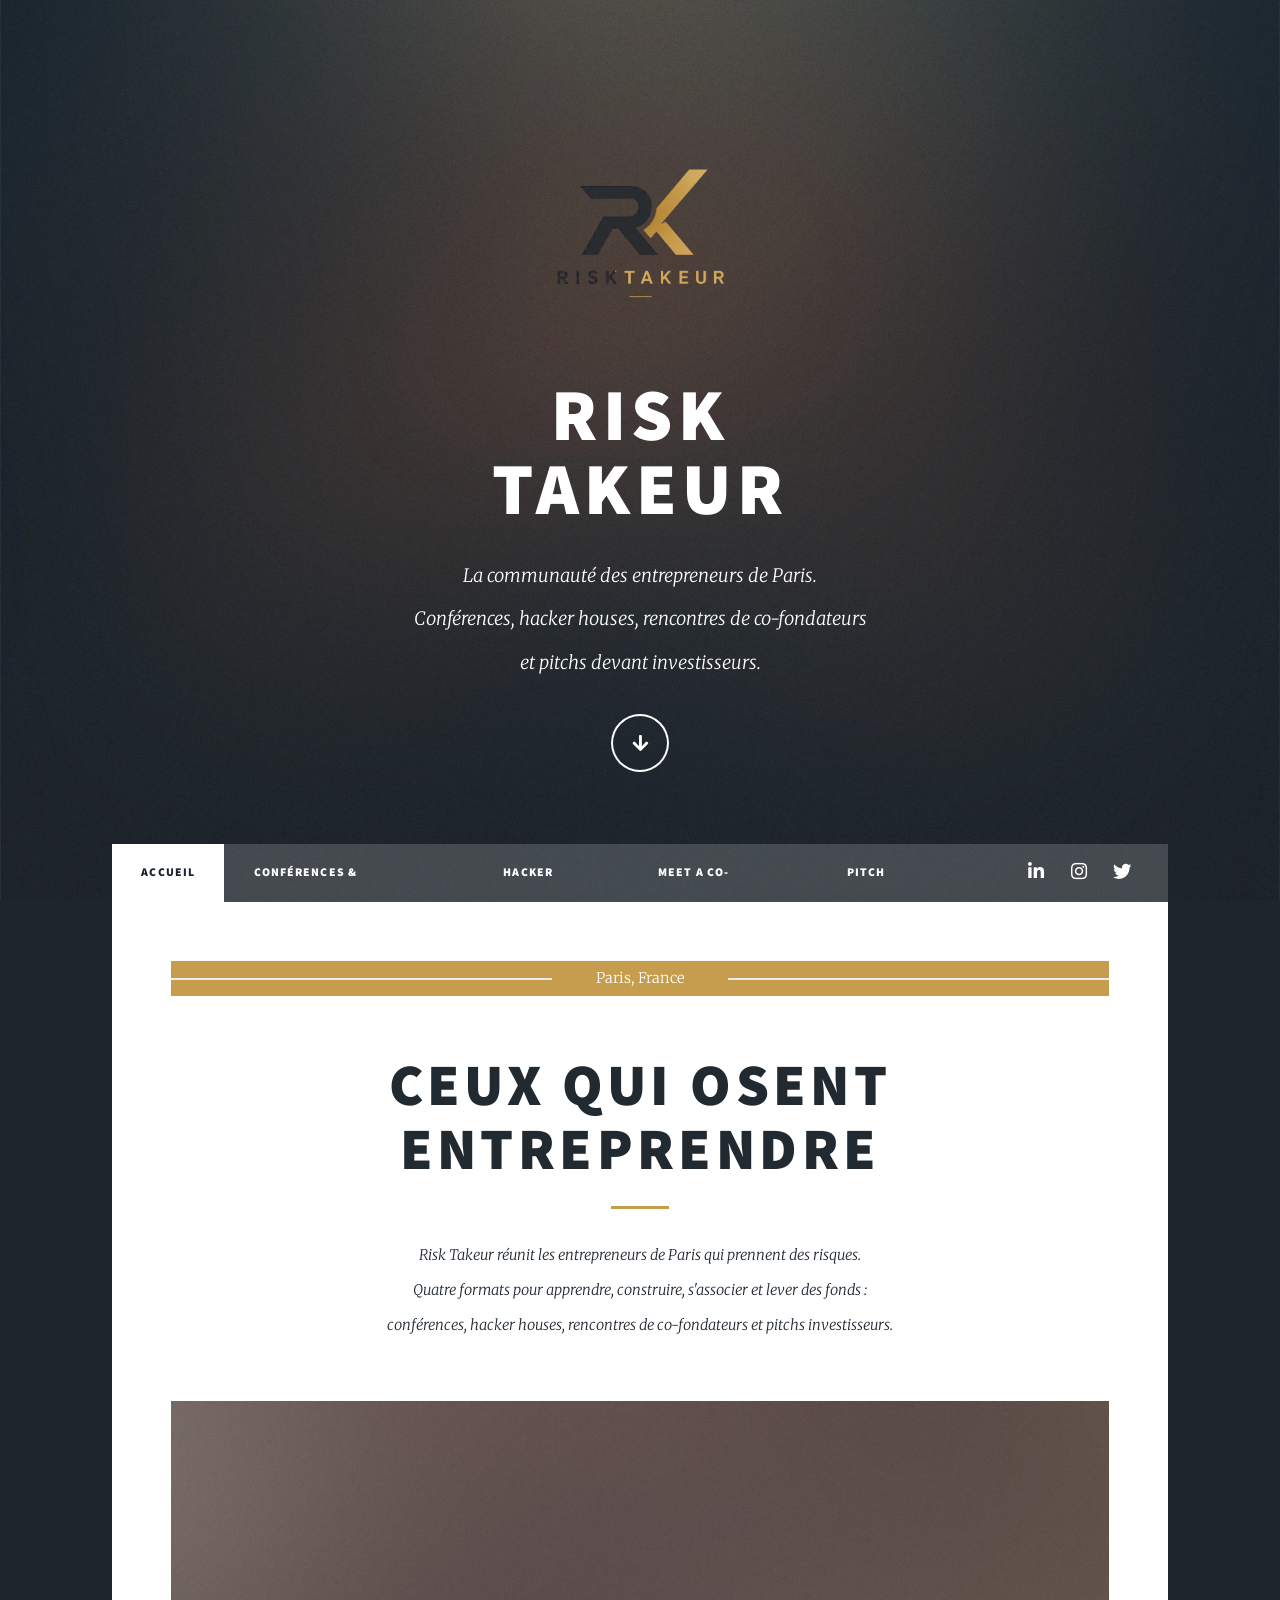
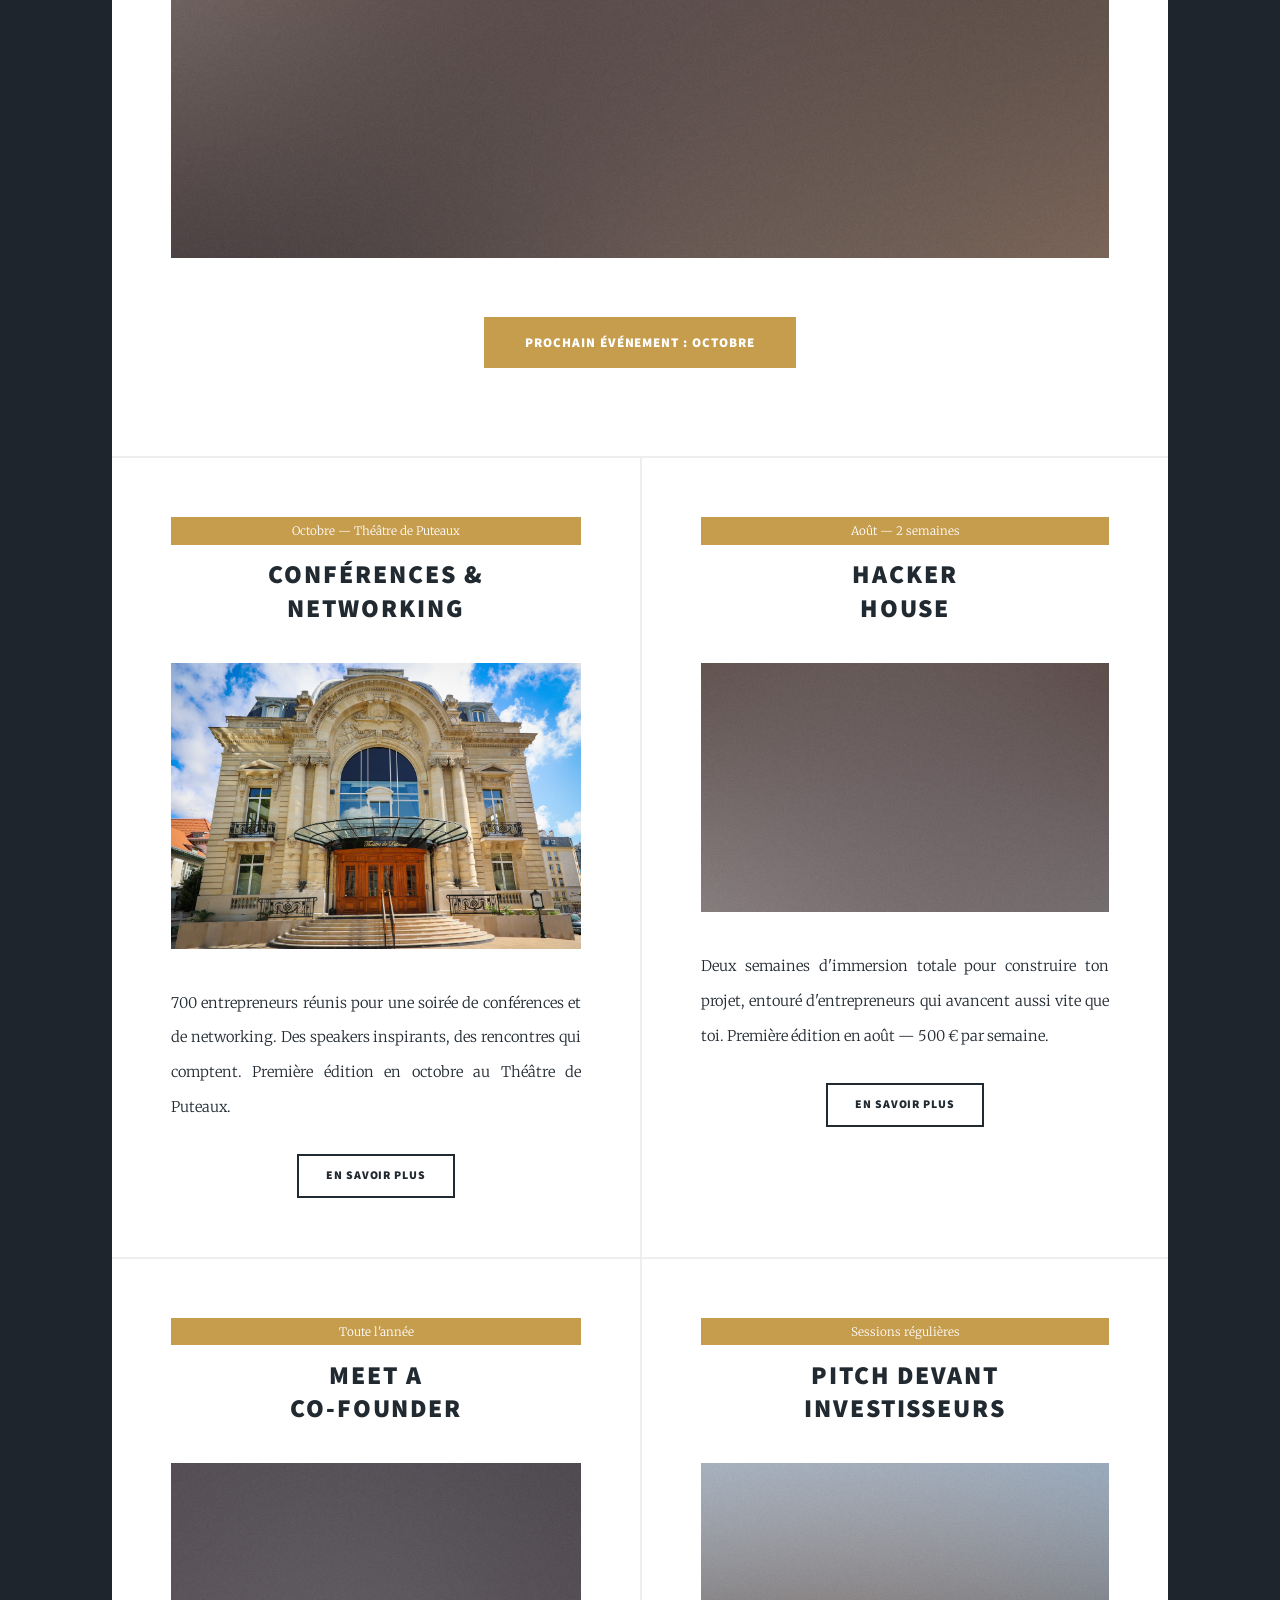
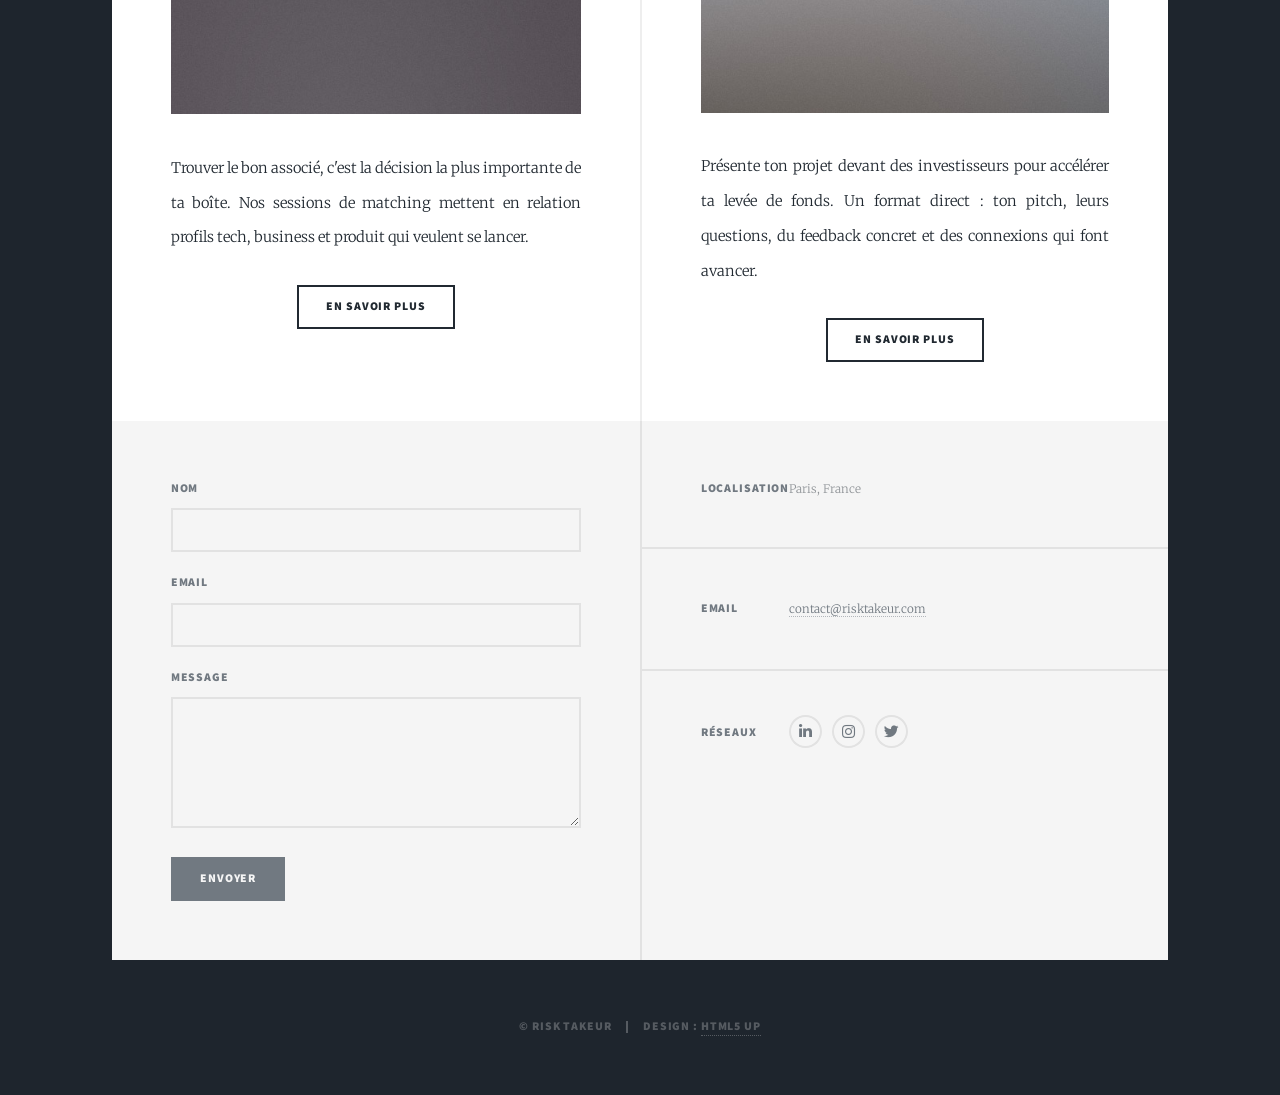
==== commit 17b24e1c: "pose des bases" ====
--- a/index.html
+++ b/index.html
@@ -4,12 +4,14 @@
 	html5up.net | @ajlkn
 	Free for personal and commercial use under the CCA 3.0 license (html5up.net/license)
 -->
-<html>
+<html lang="fr">
 	<head>
-		<title>Massively by HTML5 UP</title>
+		<title>Risk Takeur — La communauté des entrepreneurs de Paris</title>
 		<meta charset="utf-8" />
 		<meta name="viewport" content="width=device-width, initial-scale=1, user-scalable=no" />
+		<meta name="description" content="Risk Takeur, la communauté des entrepreneurs de Paris : conférences, hacker houses, rencontres de co-fondateurs et sessions de pitch devant investisseurs." />
 		<link rel="stylesheet" href="assets/css/main.css" />
+		<link rel="stylesheet" href="assets/css/custom.css" />
 		<noscript><link rel="stylesheet" href="assets/css/noscript.css" /></noscript>
 	</head>
 	<body class="is-preload">
@@ -19,32 +21,35 @@
 
 				<!-- Intro -->
 					<div id="intro">
-						<h1>This is<br />
-						Massively</h1>
-						<p>A free, fully responsive HTML5 + CSS3 site template designed by <a href="https://twitter.com/ajlkn">@ajlkn</a> for <a href="https://html5up.net">HTML5 UP</a><br />
-						and released for free under the <a href="https://html5up.net/license">Creative Commons license</a>.</p>
+						<img src="images/logo blanc tranparent.png" alt="Risk Takeur" class="logo-intro" />
+						<h1>Risk<br />
+						Takeur</h1>
+						<p>La communauté des entrepreneurs de Paris.<br />
+						Conférences, hacker houses, rencontres de co-fondateurs<br />
+						et pitchs devant investisseurs.</p>
 						<ul class="actions">
-							<li><a href="#header" class="button icon solid solo fa-arrow-down scrolly">Continue</a></li>
+							<li><a href="#header" class="button icon solid solo fa-arrow-down scrolly">Découvrir</a></li>
 						</ul>
 					</div>
 
 				<!-- Header -->
 					<header id="header">
-						<a href="index.html" class="logo">Massively</a>
+						<a href="index.html" class="logo"><img src="images/logo blanc tranparent.png" alt="Risk Takeur" /></a>
 					</header>
 
 				<!-- Nav -->
 					<nav id="nav">
 						<ul class="links">
-							<li class="active"><a href="index.html">This is Massively</a></li>
-							<li><a href="generic.html">Generic Page</a></li>
-							<li><a href="elements.html">Elements Reference</a></li>
+							<li class="active"><a href="index.html">Accueil</a></li>
+							<li><a href="conferences.html">Conférences &amp; Networking</a></li>
+							<li><a href="hacker-house.html">Hacker House</a></li>
+							<li><a href="cofounder.html">Meet a Co-Founder</a></li>
+							<li><a href="pitch.html">Pitch Investisseurs</a></li>
 						</ul>
 						<ul class="icons">
-							<li><a href="#" class="icon brands fa-twitter"><span class="label">Twitter</span></a></li>
-							<li><a href="#" class="icon brands fa-facebook-f"><span class="label">Facebook</span></a></li>
+							<li><a href="https://www.linkedin.com/company/risktakeur/" class="icon brands fa-linkedin-in"><span class="label">LinkedIn</span></a></li>
 							<li><a href="#" class="icon brands fa-instagram"><span class="label">Instagram</span></a></li>
-							<li><a href="#" class="icon brands fa-github"><span class="label">GitHub</span></a></li>
+							<li><a href="#" class="icon brands fa-twitter"><span class="label">X</span></a></li>
 						</ul>
 					</nav>
 
@@ -54,16 +59,16 @@
 						<!-- Featured Post -->
 							<article class="post featured">
 								<header class="major">
-									<span class="date">April 25, 2017</span>
-									<h2><a href="#">And this is a<br />
-									massive headline</a></h2>
-									<p>Aenean ornare velit lacus varius enim ullamcorper proin aliquam<br />
-									facilisis ante sed etiam magna interdum congue. Lorem ipsum dolor<br />
-									amet nullam sed etiam veroeros.</p>
+									<span class="date">Paris, France</span>
+									<h2><a href="conferences.html">Ceux qui osent<br />
+									entreprendre</a></h2>
+									<p>Risk Takeur réunit les entrepreneurs de Paris qui prennent des risques.<br />
+									Quatre formats pour apprendre, construire, s'associer et lever des fonds :<br />
+									conférences, hacker houses, rencontres de co-fondateurs et pitchs investisseurs.</p>
 								</header>
-								<a href="#" class="image main"><img src="images/pic01.jpg" alt="" /></a>
+								<a href="conferences.html" class="image main"><img src="images/pic01.jpg" alt="Conférence Risk Takeur" /></a>
 								<ul class="actions special">
-									<li><a href="#" class="button large">Full Story</a></li>
+									<li><a href="conferences.html" class="button large primary">Prochain événement : octobre</a></li>
 								</ul>
 							</article>
 
@@ -71,92 +76,53 @@
 							<section class="posts">
 								<article>
 									<header>
-										<span class="date">April 24, 2017</span>
-										<h2><a href="#">Sed magna<br />
-										ipsum faucibus</a></h2>
+										<span class="date">Octobre — Théâtre de Puteaux</span>
+										<h2><a href="conferences.html">Conférences &amp;<br />
+										Networking</a></h2>
 									</header>
-									<a href="#" class="image fit"><img src="images/pic02.jpg" alt="" /></a>
-									<p>Donec eget ex magna. Interdum et malesuada fames ac ante ipsum primis in faucibus. Pellentesque venenatis dolor imperdiet dolor mattis sagittis magna etiam.</p>
+									<a href="conferences.html" class="image fit"><img src="images/théâtre.jpg" alt="Conférences et networking" /></a>
+									<p>700 entrepreneurs réunis pour une soirée de conférences et de networking. Des speakers inspirants, des rencontres qui comptent. Première édition en octobre au Théâtre de Puteaux.</p>
 									<ul class="actions special">
-										<li><a href="#" class="button">Full Story</a></li>
+										<li><a href="conferences.html" class="button">En savoir plus</a></li>
 									</ul>
 								</article>
 								<article>
 									<header>
-										<span class="date">April 22, 2017</span>
-										<h2><a href="#">Primis eget<br />
-										imperdiet lorem</a></h2>
+										<span class="date">Août — 2 semaines</span>
+										<h2><a href="hacker-house.html">Hacker<br />
+										House</a></h2>
 									</header>
-									<a href="#" class="image fit"><img src="images/pic03.jpg" alt="" /></a>
-									<p>Donec eget ex magna. Interdum et malesuada fames ac ante ipsum primis in faucibus. Pellentesque venenatis dolor imperdiet dolor mattis sagittis magna etiam.</p>
+									<a href="hacker-house.html" class="image fit"><img src="images/pic03.jpg" alt="Hacker house" /></a>
+									<p>Deux semaines d'immersion totale pour construire ton projet, entouré d'entrepreneurs qui avancent aussi vite que toi. Première édition en août — 500 € par semaine.</p>
 									<ul class="actions special">
-										<li><a href="#" class="button">Full Story</a></li>
+										<li><a href="hacker-house.html" class="button">En savoir plus</a></li>
 									</ul>
 								</article>
 								<article>
 									<header>
-										<span class="date">April 18, 2017</span>
-										<h2><a href="#">Ante mattis<br />
-										interdum dolor</a></h2>
+										<span class="date">Toute l'année</span>
+										<h2><a href="cofounder.html">Meet a<br />
+										Co-Founder</a></h2>
 									</header>
-									<a href="#" class="image fit"><img src="images/pic04.jpg" alt="" /></a>
-									<p>Donec eget ex magna. Interdum et malesuada fames ac ante ipsum primis in faucibus. Pellentesque venenatis dolor imperdiet dolor mattis sagittis magna etiam.</p>
+									<a href="cofounder.html" class="image fit"><img src="images/pic04.jpg" alt="Meet a co-founder" /></a>
+									<p>Trouver le bon associé, c'est la décision la plus importante de ta boîte. Nos sessions de matching mettent en relation profils tech, business et produit qui veulent se lancer.</p>
 									<ul class="actions special">
-										<li><a href="#" class="button">Full Story</a></li>
+										<li><a href="cofounder.html" class="button">En savoir plus</a></li>
 									</ul>
 								</article>
 								<article>
 									<header>
-										<span class="date">April 14, 2017</span>
-										<h2><a href="#">Tempus sed<br />
-										nulla imperdiet</a></h2>
+										<span class="date">Sessions régulières</span>
+										<h2><a href="pitch.html">Pitch devant<br />
+										investisseurs</a></h2>
 									</header>
-									<a href="#" class="image fit"><img src="images/pic05.jpg" alt="" /></a>
-									<p>Donec eget ex magna. Interdum et malesuada fames ac ante ipsum primis in faucibus. Pellentesque venenatis dolor imperdiet dolor mattis sagittis magna etiam.</p>
+									<a href="pitch.html" class="image fit"><img src="images/pic05.jpg" alt="Pitch devant investisseurs" /></a>
+									<p>Présente ton projet devant des investisseurs pour accélérer ta levée de fonds. Un format direct : ton pitch, leurs questions, du feedback concret et des connexions qui font avancer.</p>
 									<ul class="actions special">
-										<li><a href="#" class="button">Full Story</a></li>
-									</ul>
-								</article>
-								<article>
-									<header>
-										<span class="date">April 11, 2017</span>
-										<h2><a href="#">Odio magna<br />
-										sed consectetur</a></h2>
-									</header>
-									<a href="#" class="image fit"><img src="images/pic06.jpg" alt="" /></a>
-									<p>Donec eget ex magna. Interdum et malesuada fames ac ante ipsum primis in faucibus. Pellentesque venenatis dolor imperdiet dolor mattis sagittis magna etiam.</p>
-									<ul class="actions special">
-										<li><a href="#" class="button">Full Story</a></li>
-									</ul>
-								</article>
-								<article>
-									<header>
-										<span class="date">April 7, 2017</span>
-										<h2><a href="#">Augue lorem<br />
-										primis vestibulum</a></h2>
-									</header>
-									<a href="#" class="image fit"><img src="images/pic07.jpg" alt="" /></a>
-									<p>Donec eget ex magna. Interdum et malesuada fames ac ante ipsum primis in faucibus. Pellentesque venenatis dolor imperdiet dolor mattis sagittis magna etiam.</p>
-									<ul class="actions special">
-										<li><a href="#" class="button">Full Story</a></li>
+										<li><a href="pitch.html" class="button">En savoir plus</a></li>
 									</ul>
 								</article>
 							</section>
-
-						<!-- Footer -->
-							<footer>
-								<div class="pagination">
-									<!--<a href="#" class="previous">Prev</a>-->
-									<a href="#" class="page active">1</a>
-									<a href="#" class="page">2</a>
-									<a href="#" class="page">3</a>
-									<span class="extra">&hellip;</span>
-									<a href="#" class="page">8</a>
-									<a href="#" class="page">9</a>
-									<a href="#" class="page">10</a>
-									<a href="#" class="next">Next</a>
-								</div>
-							</footer>
 
 					</div>
 
@@ -166,7 +132,7 @@
 							<form method="post" action="#">
 								<div class="fields">
 									<div class="field">
-										<label for="name">Name</label>
+										<label for="name">Nom</label>
 										<input type="text" name="name" id="name" />
 									</div>
 									<div class="field">
@@ -179,31 +145,25 @@
 									</div>
 								</div>
 								<ul class="actions">
-									<li><input type="submit" value="Send Message" /></li>
+									<li><input type="submit" value="Envoyer" class="primary" /></li>
 								</ul>
 							</form>
 						</section>
 						<section class="split contact">
 							<section class="alt">
-								<h3>Address</h3>
-								<p>1234 Somewhere Road #87257<br />
-								Nashville, TN 00000-0000</p>
-							</section>
-							<section>
-								<h3>Phone</h3>
-								<p><a href="#">(000) 000-0000</a></p>
+								<h3>Localisation</h3>
+								<p>Paris, France</p>
 							</section>
 							<section>
 								<h3>Email</h3>
-								<p><a href="#">info@untitled.tld</a></p>
+								<p><a href="mailto:contact@risktakeur.com">contact@risktakeur.com</a></p>
 							</section>
 							<section>
-								<h3>Social</h3>
+								<h3>Réseaux</h3>
 								<ul class="icons alt">
-									<li><a href="#" class="icon brands alt fa-twitter"><span class="label">Twitter</span></a></li>
-									<li><a href="#" class="icon brands alt fa-facebook-f"><span class="label">Facebook</span></a></li>
+									<li><a href="https://www.linkedin.com/company/risktakeur/" class="icon brands alt fa-linkedin-in"><span class="label">LinkedIn</span></a></li>
 									<li><a href="#" class="icon brands alt fa-instagram"><span class="label">Instagram</span></a></li>
-									<li><a href="#" class="icon brands alt fa-github"><span class="label">GitHub</span></a></li>
+									<li><a href="#" class="icon brands alt fa-twitter"><span class="label">X</span></a></li>
 								</ul>
 							</section>
 						</section>
@@ -211,7 +171,7 @@
 
 				<!-- Copyright -->
 					<div id="copyright">
-						<ul><li>&copy; Untitled</li><li>Design: <a href="https://html5up.net">HTML5 UP</a></li></ul>
+						<ul><li>&copy; Risk Takeur</li><li>Design : <a href="https://html5up.net">HTML5 UP</a></li></ul>
 					</div>
 
 			</div>
--- a/assets/css/custom.css
+++ b/assets/css/custom.css
@@ -0,0 +1,183 @@
+/*
+	Risk Takeur — Direction artistique
+	Or : #c69c4d / Blanc / Noir
+	Charger après main.css
+*/
+
+:root {
+	--rt-gold: #c69c4d;
+	--rt-gold-dark: #a87f35;
+	--rt-black: #1a1a1a;
+}
+
+/* Sélection de texte */
+::selection {
+	background-color: #c69c4d;
+	color: #ffffff;
+}
+
+/* Liens */
+a:hover {
+	color: #c69c4d !important;
+}
+
+a:hover:before {
+	color: #c69c4d !important;
+}
+
+/* Boutons */
+input[type="submit"]:hover,
+input[type="reset"]:hover,
+input[type="button"]:hover,
+button:hover,
+.button:hover {
+	box-shadow: inset 0 0 0 2px #c69c4d;
+	color: #c69c4d !important;
+}
+
+input[type="submit"]:hover:active,
+input[type="reset"]:hover:active,
+input[type="button"]:hover:active,
+button:hover:active,
+.button:hover:active {
+	background-color: rgba(198, 156, 77, 0.1);
+}
+
+input[type="submit"].primary,
+input[type="reset"].primary,
+input[type="button"].primary,
+button.primary,
+.button.primary {
+	background-color: #c69c4d;
+	color: #ffffff !important;
+	box-shadow: none;
+}
+
+input[type="submit"].primary:hover,
+input[type="reset"].primary:hover,
+input[type="button"].primary:hover,
+button.primary:hover,
+.button.primary:hover {
+	background-color: #a87f35;
+	color: #ffffff !important;
+	box-shadow: none;
+}
+
+/* Champs de formulaire */
+input[type="text"]:focus,
+input[type="password"]:focus,
+input[type="email"]:focus,
+select:focus,
+textarea:focus {
+	border-color: #c69c4d;
+	box-shadow: 0 0 0 2px #c69c4d;
+}
+
+input[type="checkbox"]:checked + label:before,
+input[type="radio"]:checked + label:before {
+	background: #c69c4d;
+	border-color: #c69c4d;
+}
+
+/* Divers éléments accentués */
+blockquote {
+	border-left-color: #c69c4d;
+}
+
+.icon.solid.solo:hover:before,
+ul.icons li a:hover:before {
+	color: #c69c4d !important;
+}
+
+/* Pagination */
+ul.pagination li > .page.active,
+.pagination > .page.active {
+	background-color: #c69c4d;
+	color: #ffffff !important;
+}
+
+ul.pagination li > .page.active:hover,
+.pagination > .page.active:hover {
+	background-color: #a87f35;
+	color: #ffffff !important;
+}
+
+/* Logo dans le header et l'intro */
+#header .logo {
+	border-bottom: 0;
+	padding: 0;
+}
+
+#header .logo img {
+	height: 3.5rem;
+	display: block;
+}
+
+#intro .logo-intro {
+	max-width: 16rem;
+	margin: 0 auto 2rem auto;
+	display: block;
+}
+
+@media screen and (max-width: 736px) {
+	#header .logo img {
+		height: 2.5rem;
+	}
+
+	#intro .logo-intro {
+		max-width: 11rem;
+	}
+}
+
+/* Touches dorées sur les titres majeurs */
+header.major h1:after,
+header.major h2:after {
+	content: '';
+	display: block;
+	width: 4rem;
+	height: 3px;
+	background-color: #c69c4d;
+	margin: 1.25rem auto 0 auto;
+}
+
+.post.featured header.major h2:after {
+	margin-top: 1.5rem;
+}
+
+section.post header.major h1:after {
+	margin: 1.25rem auto 0 auto;
+}
+
+/* Dates des posts en doré */
+.post .date,
+span.date {
+	background-color: #c69c4d !important;
+	color: #ffffff !important;
+	border: 0 !important;
+}
+
+/* Encadré infos clés */
+.rt-infos {
+	border: 2px solid #c69c4d;
+	padding: 1.5rem 2rem;
+	margin: 0 0 2rem 0;
+}
+
+.rt-infos ul {
+	list-style: none;
+	padding-left: 0;
+	margin-bottom: 0;
+}
+
+.rt-infos ul li {
+	padding: 0.35rem 0;
+	border-bottom: 1px dotted rgba(255, 255, 255, 0.15);
+}
+
+.rt-infos ul li:last-child {
+	border-bottom: 0;
+}
+
+.rt-infos strong {
+	color: #c69c4d;
+}
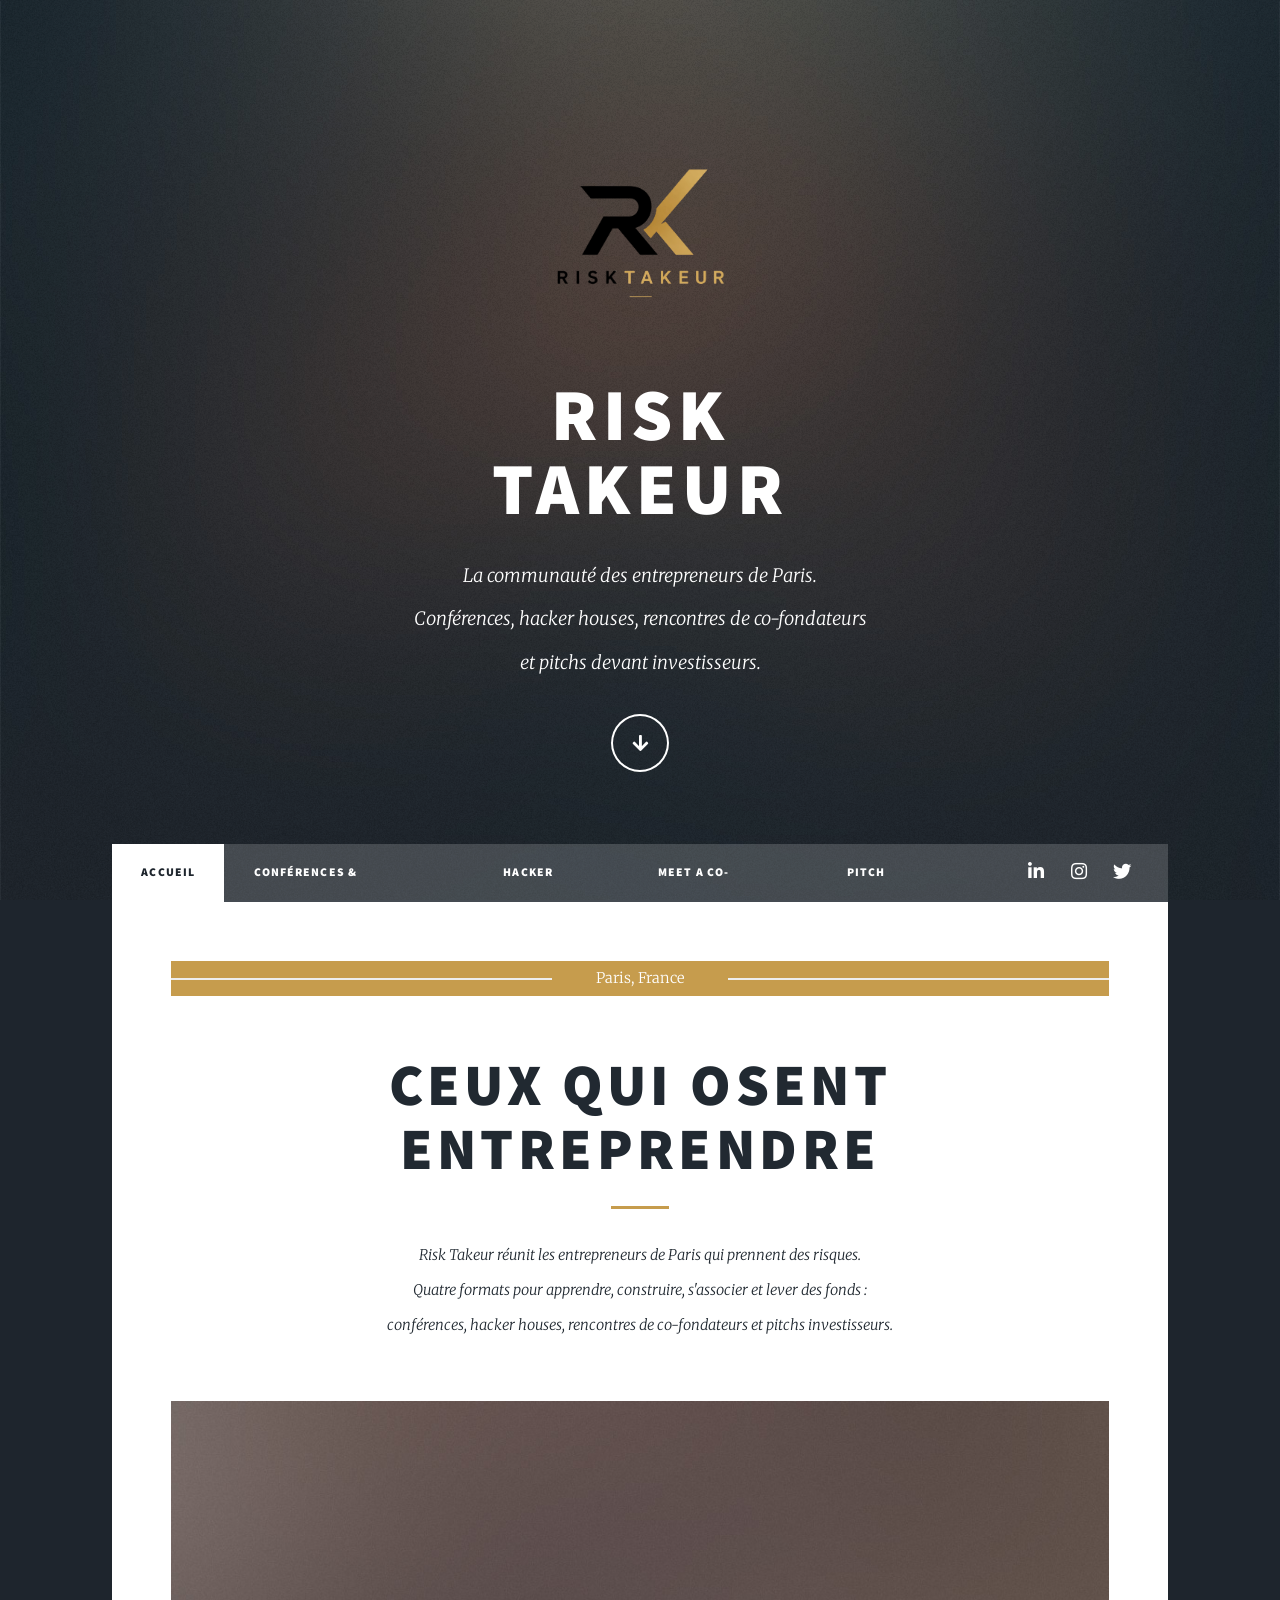
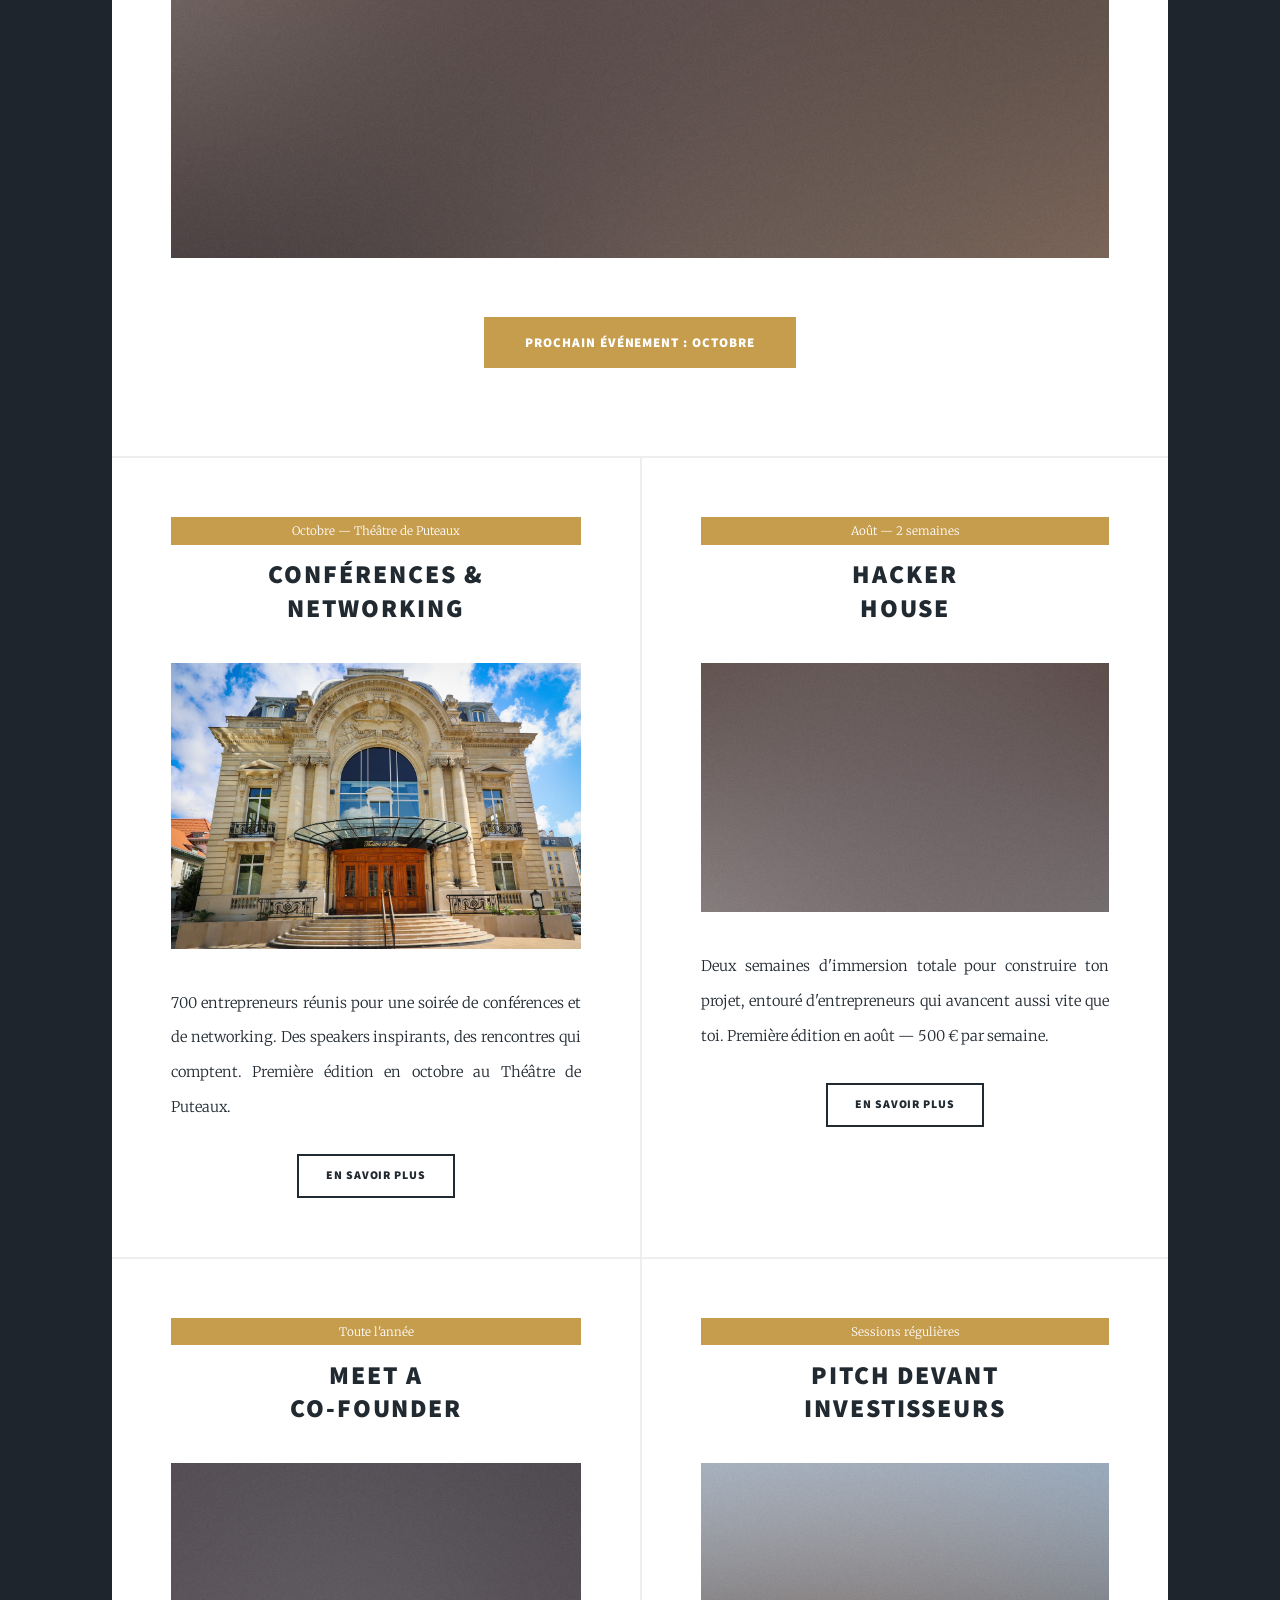
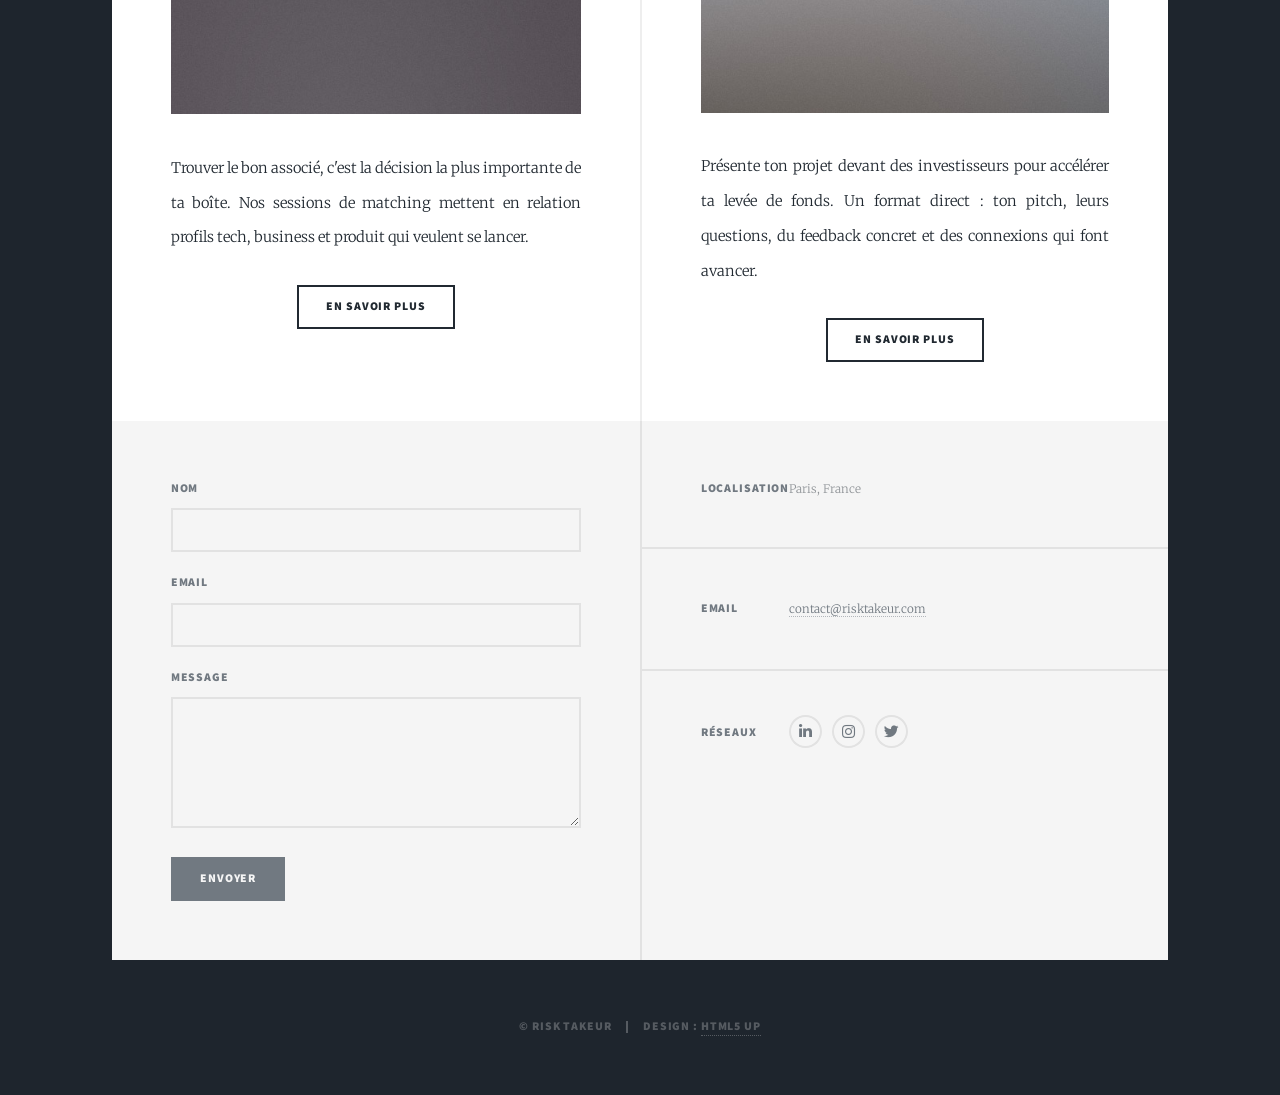
==== commit 3dd25afe: "url des page sans .html" ====
--- a/index.html
+++ b/index.html
@@ -34,17 +34,17 @@
 
 				<!-- Header -->
 					<header id="header">
-						<a href="index.html" class="logo"><img src="images/logo blanc tranparent.png" alt="Risk Takeur" /></a>
+							<a href="/" class="logo"><img src="images/logo blanc tranparent.png" alt="Risk Takeur" /></a>
 					</header>
 
 				<!-- Nav -->
 					<nav id="nav">
 						<ul class="links">
-							<li class="active"><a href="index.html">Accueil</a></li>
-							<li><a href="conferences.html">Conférences &amp; Networking</a></li>
-							<li><a href="hacker-house.html">Hacker House</a></li>
-							<li><a href="cofounder.html">Meet a Co-Founder</a></li>
-							<li><a href="pitch.html">Pitch Investisseurs</a></li>
+							<li class="active"><a href="/">Accueil</a></li>
+							<li><a href="/conferences-networking/">Conférences &amp; Networking</a></li>
+							<li><a href="/hacker-house/">Hacker House</a></li>
+							<li><a href="/meet-a-co-founder/">Meet a Co-Founder</a></li>
+							<li><a href="/pitch-investisseurs/">Pitch Investisseurs</a></li>
 						</ul>
 						<ul class="icons">
 							<li><a href="https://www.linkedin.com/company/risktakeur/" class="icon brands fa-linkedin-in"><span class="label">LinkedIn</span></a></li>
@@ -60,7 +60,7 @@
 							<article class="post featured">
 								<header class="major">
 									<span class="date">Paris, France</span>
-									<h2><a href="conferences.html">Ceux qui osent<br />
+									<h2><a href="/conferences-networking/">Ceux qui osent<br />
 									entreprendre</a></h2>
 									<p>Risk Takeur réunit les entrepreneurs de Paris qui prennent des risques.<br />
 									Quatre formats pour apprendre, construire, s'associer et lever des fonds :<br />
@@ -68,7 +68,7 @@
 								</header>
 								<a href="conferences.html" class="image main"><img src="images/pic01.jpg" alt="Conférence Risk Takeur" /></a>
 								<ul class="actions special">
-									<li><a href="conferences.html" class="button large primary">Prochain événement : octobre</a></li>
+									<li><a href="/conferences-networking/" class="button large primary">Prochain événement : octobre</a></li>
 								</ul>
 							</article>
 
@@ -77,49 +77,49 @@
 								<article>
 									<header>
 										<span class="date">Octobre — Théâtre de Puteaux</span>
-										<h2><a href="conferences.html">Conférences &amp;<br />
+										<h2><a href="/conferences-networking/">Conférences &amp;<br />
 										Networking</a></h2>
 									</header>
-									<a href="conferences.html" class="image fit"><img src="images/théâtre.jpg" alt="Conférences et networking" /></a>
-									<p>700 entrepreneurs réunis pour une soirée de conférences et de networking. Des speakers inspirants, des rencontres qui comptent. Première édition en octobre au Théâtre de Puteaux.</p>
-									<ul class="actions special">
-										<li><a href="conferences.html" class="button">En savoir plus</a></li>
+								<a href="/conferences-networking/" class="image fit"><img src="images/théâtre.jpg" alt="Conférences et networking" /></a>
+								<p>700 entrepreneurs réunis pour une soirée de conférences et de networking. Des speakers inspirants, des rencontres qui comptent. Première édition en octobre au Théâtre de Puteaux.</p>
+								<ul class="actions special">
+									<li><a href="/conferences-networking/" class="button">En savoir plus</a></li>
 									</ul>
 								</article>
 								<article>
 									<header>
 										<span class="date">Août — 2 semaines</span>
-										<h2><a href="hacker-house.html">Hacker<br />
+										<h2><a href="/hacker-house/">Hacker<br />
 										House</a></h2>
 									</header>
-									<a href="hacker-house.html" class="image fit"><img src="images/pic03.jpg" alt="Hacker house" /></a>
+									<a href="/hacker-house/" class="image fit"><img src="images/pic03.jpg" alt="Hacker house" /></a>
 									<p>Deux semaines d'immersion totale pour construire ton projet, entouré d'entrepreneurs qui avancent aussi vite que toi. Première édition en août — 500 € par semaine.</p>
 									<ul class="actions special">
-										<li><a href="hacker-house.html" class="button">En savoir plus</a></li>
+										<li><a href="/hacker-house/" class="button">En savoir plus</a></li>
 									</ul>
 								</article>
 								<article>
 									<header>
 										<span class="date">Toute l'année</span>
-										<h2><a href="cofounder.html">Meet a<br />
+										<h2><a href="/meet-a-co-founder/">Meet a<br />
 										Co-Founder</a></h2>
 									</header>
-									<a href="cofounder.html" class="image fit"><img src="images/pic04.jpg" alt="Meet a co-founder" /></a>
+									<a href="/meet-a-co-founder/" class="image fit"><img src="images/pic04.jpg" alt="Meet a co-founder" /></a>
 									<p>Trouver le bon associé, c'est la décision la plus importante de ta boîte. Nos sessions de matching mettent en relation profils tech, business et produit qui veulent se lancer.</p>
 									<ul class="actions special">
-										<li><a href="cofounder.html" class="button">En savoir plus</a></li>
+										<li><a href="/meet-a-co-founder/" class="button">En savoir plus</a></li>
 									</ul>
 								</article>
 								<article>
 									<header>
 										<span class="date">Sessions régulières</span>
-										<h2><a href="pitch.html">Pitch devant<br />
+										<h2><a href="/pitch-investisseurs/">Pitch devant<br />
 										investisseurs</a></h2>
 									</header>
-									<a href="pitch.html" class="image fit"><img src="images/pic05.jpg" alt="Pitch devant investisseurs" /></a>
+									<a href="/pitch-investisseurs/" class="image fit"><img src="images/pic05.jpg" alt="Pitch devant investisseurs" /></a>
 									<p>Présente ton projet devant des investisseurs pour accélérer ta levée de fonds. Un format direct : ton pitch, leurs questions, du feedback concret et des connexions qui font avancer.</p>
 									<ul class="actions special">
-										<li><a href="pitch.html" class="button">En savoir plus</a></li>
+										<li><a href="/pitch-investisseurs/" class="button">En savoir plus</a></li>
 									</ul>
 								</article>
 							</section>
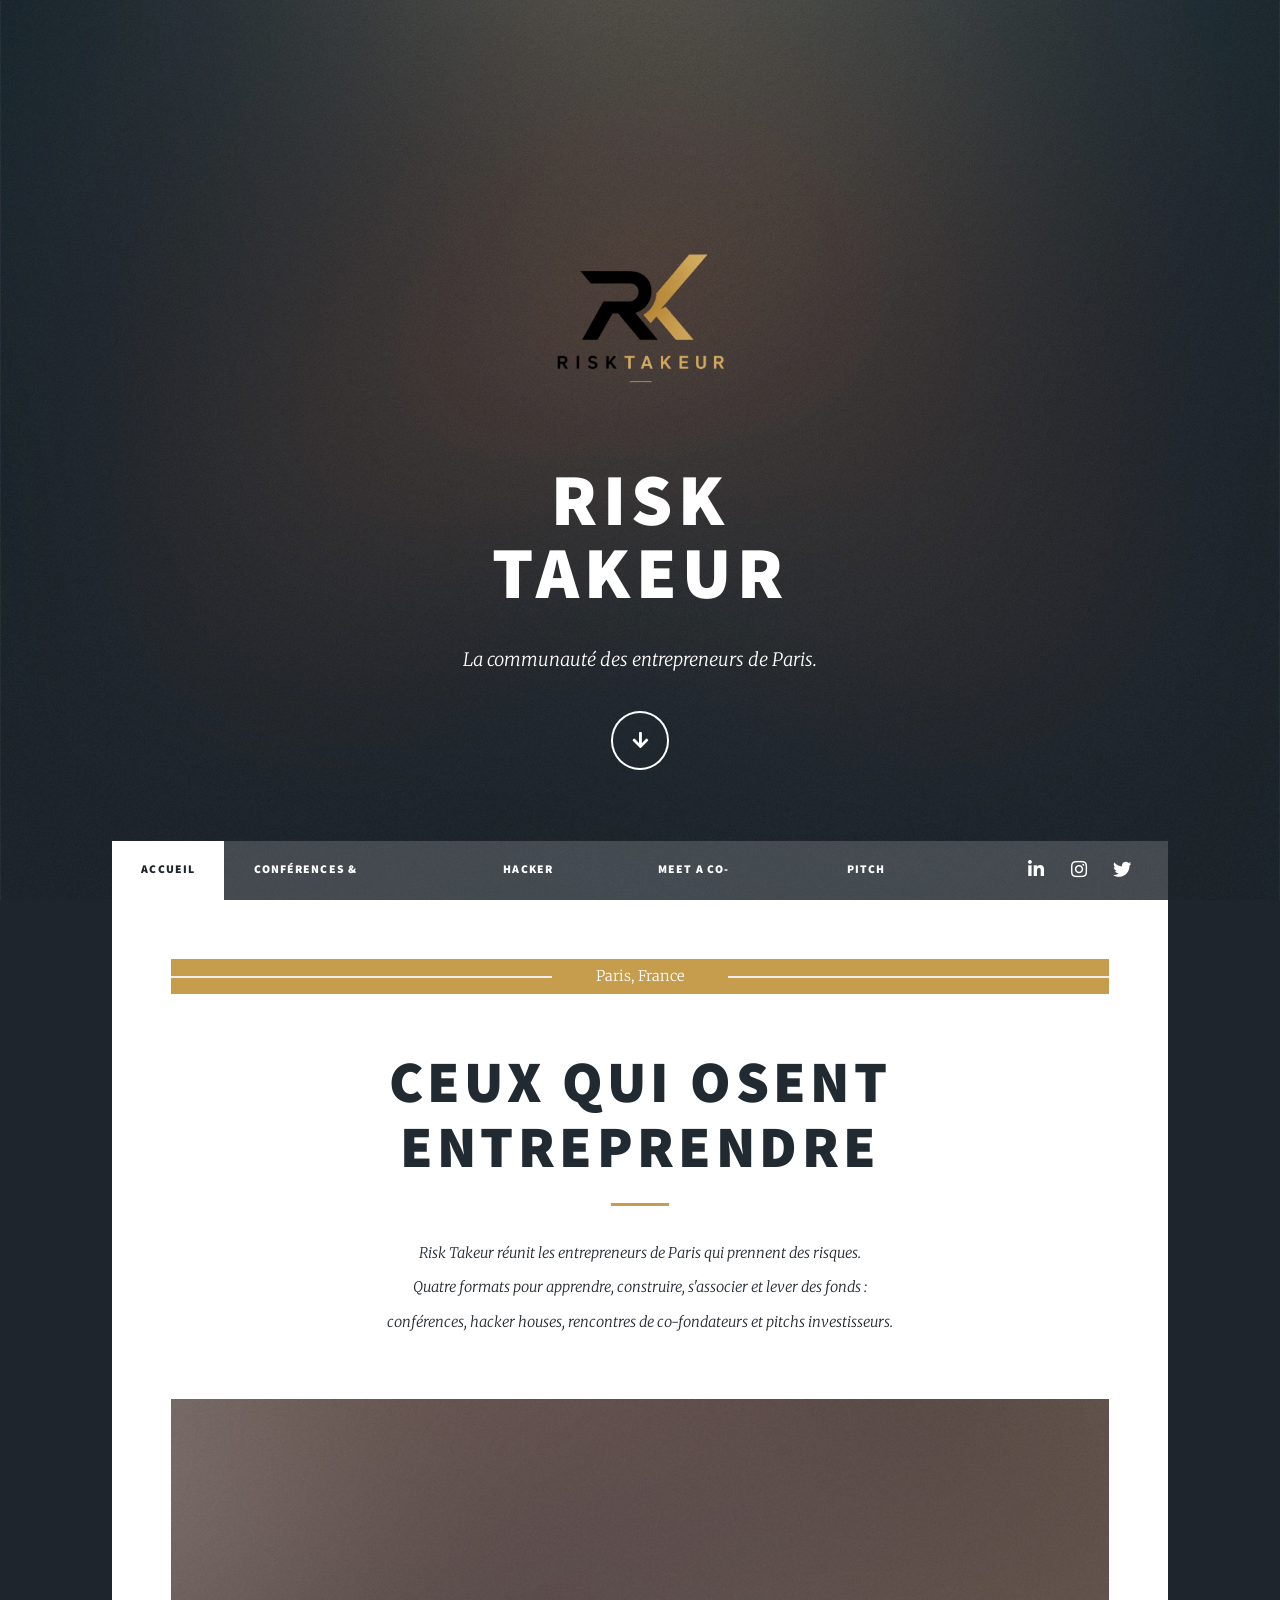
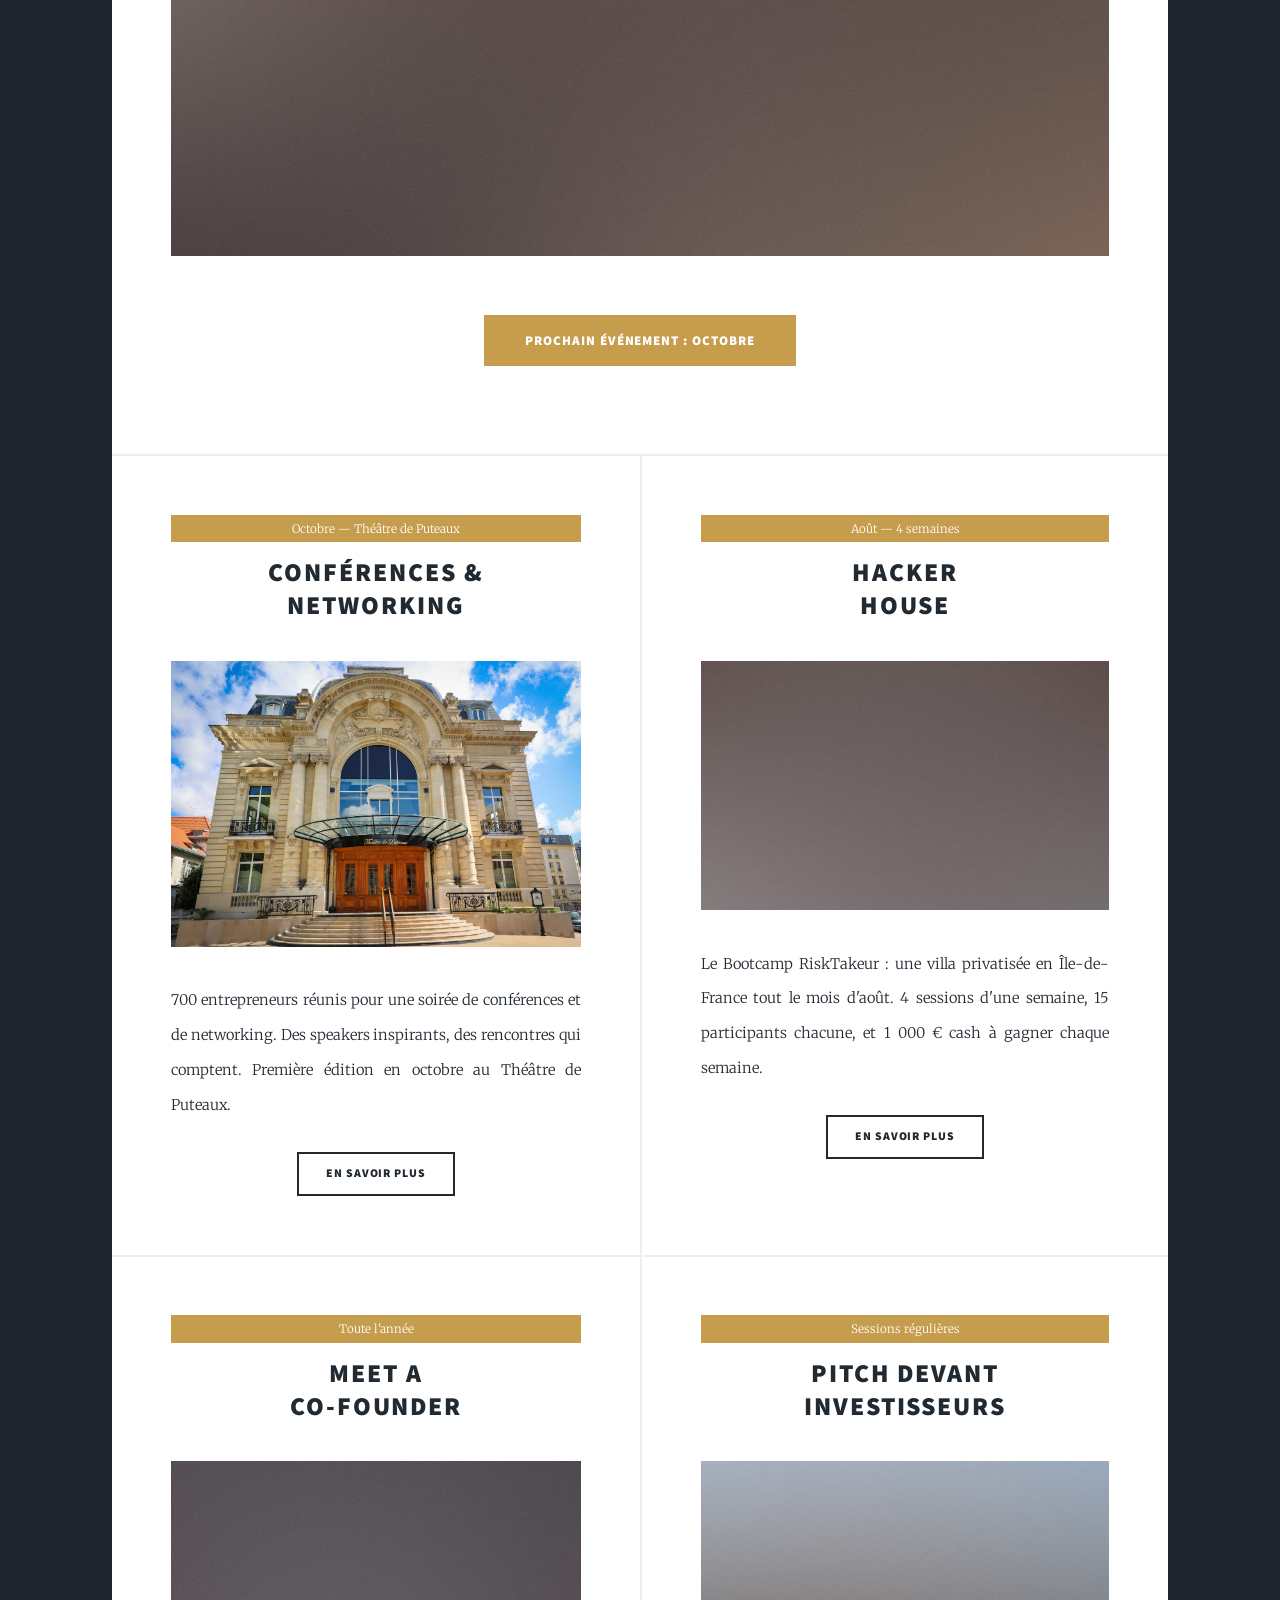
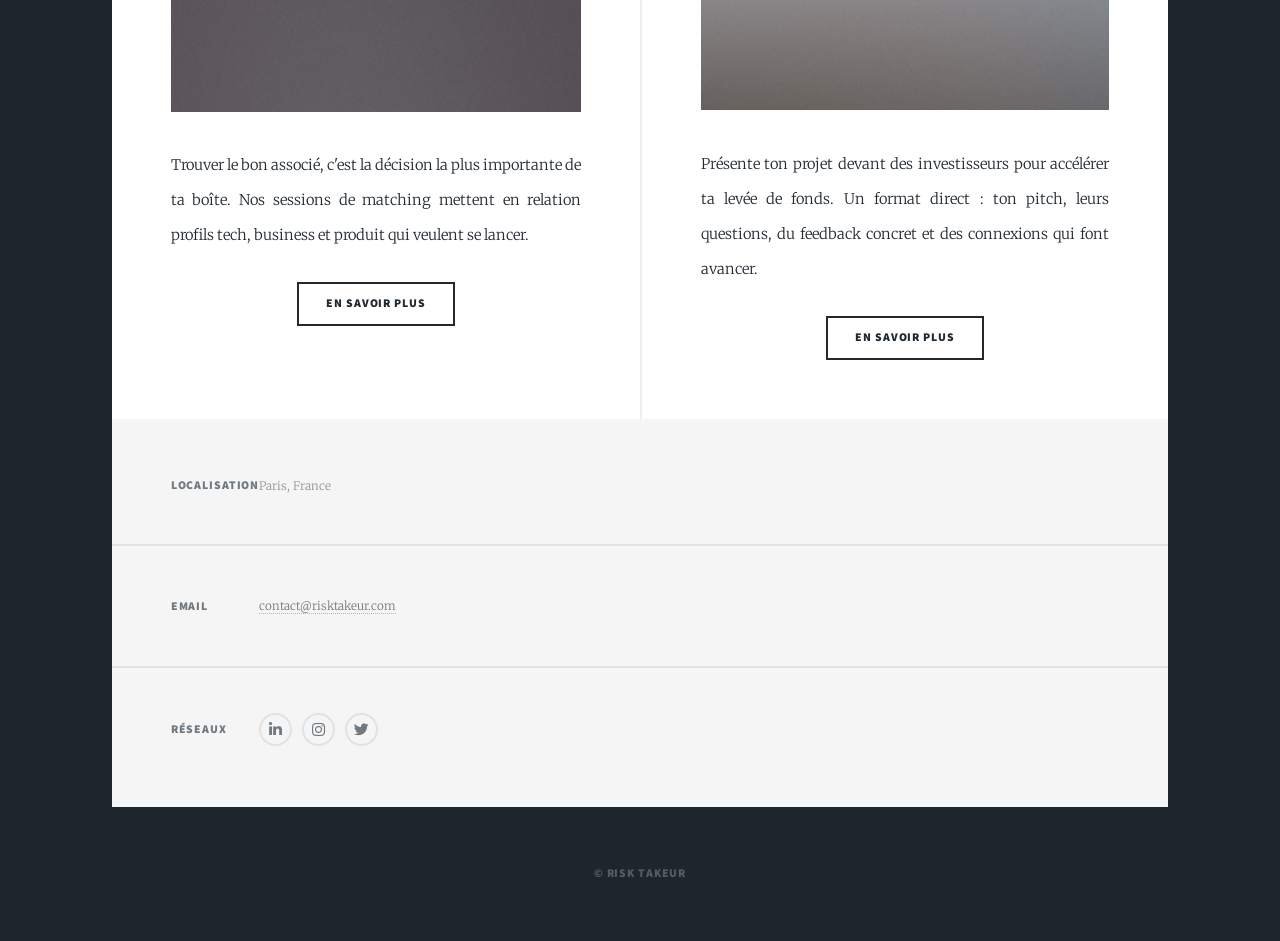
==== commit 9c5027a1: "Photo d'Albert School +" ====
--- a/index.html
+++ b/index.html
@@ -24,9 +24,7 @@
 						<img src="images/logo blanc tranparent.png" alt="Risk Takeur" class="logo-intro" />
 						<h1>Risk<br />
 						Takeur</h1>
-						<p>La communauté des entrepreneurs de Paris.<br />
-						Conférences, hacker houses, rencontres de co-fondateurs<br />
-						et pitchs devant investisseurs.</p>
+						<p>La communauté des entrepreneurs de Paris.</p>
 						<ul class="actions">
 							<li><a href="#header" class="button icon solid solo fa-arrow-down scrolly">Découvrir</a></li>
 						</ul>
@@ -88,12 +86,12 @@
 								</article>
 								<article>
 									<header>
-										<span class="date">Août — 2 semaines</span>
+										<span class="date">Août — 4 semaines</span>
 										<h2><a href="/hacker-house/">Hacker<br />
 										House</a></h2>
 									</header>
 									<a href="/hacker-house/" class="image fit"><img src="images/pic03.jpg" alt="Hacker house" /></a>
-									<p>Deux semaines d'immersion totale pour construire ton projet, entouré d'entrepreneurs qui avancent aussi vite que toi. Première édition en août — 500 € par semaine.</p>
+									<p>Le Bootcamp RiskTakeur : une villa privatisée en Île-de-France tout le mois d'août. 4 sessions d'une semaine, 15 participants chacune, et 1&nbsp;000&nbsp;€ cash à gagner chaque semaine.</p>
 									<ul class="actions special">
 										<li><a href="/hacker-house/" class="button">En savoir plus</a></li>
 									</ul>
@@ -128,27 +126,6 @@
 
 				<!-- Footer -->
 					<footer id="footer">
-						<section>
-							<form method="post" action="#">
-								<div class="fields">
-									<div class="field">
-										<label for="name">Nom</label>
-										<input type="text" name="name" id="name" />
-									</div>
-									<div class="field">
-										<label for="email">Email</label>
-										<input type="text" name="email" id="email" />
-									</div>
-									<div class="field">
-										<label for="message">Message</label>
-										<textarea name="message" id="message" rows="3"></textarea>
-									</div>
-								</div>
-								<ul class="actions">
-									<li><input type="submit" value="Envoyer" class="primary" /></li>
-								</ul>
-							</form>
-						</section>
 						<section class="split contact">
 							<section class="alt">
 								<h3>Localisation</h3>
@@ -171,7 +148,7 @@
 
 				<!-- Copyright -->
 					<div id="copyright">
-						<ul><li>&copy; Risk Takeur</li><li>Design : <a href="https://html5up.net">HTML5 UP</a></li></ul>
+						<ul><li>&copy; Risk Takeur</li></ul>
 					</div>
 
 			</div>
--- a/assets/css/custom.css
+++ b/assets/css/custom.css
@@ -181,3 +181,223 @@
 .rt-infos strong {
 	color: #c69c4d;
 }
+
+/* ============================================
+   Mini galerie photo (rt-gallery)
+   ============================================ */
+.rt-gallery {
+	display: grid;
+	grid-template-columns: repeat(3, 1fr);
+	gap: 0.75rem;
+	margin: 0 0 2rem 0;
+}
+
+.rt-gallery-item {
+	position: relative;
+	display: block;
+	overflow: hidden;
+	border-bottom: 0 !important;
+	aspect-ratio: 4 / 3;
+	background-color: #1a1a1a;
+	cursor: zoom-in;
+}
+
+.rt-gallery-item--wide {
+	grid-column: span 2;
+	grid-row: span 2;
+	aspect-ratio: auto;
+}
+
+.rt-gallery-item img {
+	width: 100%;
+	height: 100%;
+	object-fit: cover;
+	display: block;
+	transition: transform 0.45s ease, filter 0.45s ease;
+}
+
+.rt-gallery-item::after {
+	content: '';
+	position: absolute;
+	inset: 0;
+	box-shadow: inset 0 0 0 0 #c69c4d;
+	transition: box-shadow 0.3s ease;
+	pointer-events: none;
+}
+
+.rt-gallery-item::before {
+	content: '+';
+	position: absolute;
+	top: 50%;
+	left: 50%;
+	transform: translate(-50%, -50%) scale(0.5);
+	z-index: 1;
+	color: #ffffff;
+	font-size: 2.5rem;
+	font-weight: 300;
+	line-height: 1;
+	opacity: 0;
+	transition: opacity 0.3s ease, transform 0.3s ease;
+	pointer-events: none;
+	text-shadow: 0 2px 12px rgba(0, 0, 0, 0.6);
+}
+
+.rt-gallery-item:hover img,
+.rt-gallery-item:focus img {
+	transform: scale(1.06);
+	filter: brightness(0.65);
+}
+
+.rt-gallery-item:hover::after,
+.rt-gallery-item:focus::after {
+	box-shadow: inset 0 0 0 3px #c69c4d;
+}
+
+.rt-gallery-item:hover::before,
+.rt-gallery-item:focus::before {
+	opacity: 1;
+	transform: translate(-50%, -50%) scale(1);
+}
+
+@media screen and (max-width: 736px) {
+	.rt-gallery {
+		grid-template-columns: repeat(2, 1fr);
+		gap: 0.5rem;
+	}
+
+	.rt-gallery-item--wide {
+		grid-column: span 2;
+		grid-row: span 1;
+		aspect-ratio: 16 / 9;
+	}
+}
+
+/* ============================================
+   Lightbox (rt-lightbox)
+   ============================================ */
+.rt-lightbox {
+	position: fixed;
+	inset: 0;
+	z-index: 10001;
+	display: none;
+	align-items: center;
+	justify-content: center;
+	background-color: rgba(10, 10, 10, 0.95);
+	-webkit-backdrop-filter: blur(6px);
+	backdrop-filter: blur(6px);
+}
+
+.rt-lightbox.is-open {
+	display: flex;
+	animation: rt-lightbox-fade 0.25s ease;
+}
+
+@keyframes rt-lightbox-fade {
+	from { opacity: 0; }
+	to { opacity: 1; }
+}
+
+body.rt-lightbox-active {
+	overflow: hidden;
+}
+
+.rt-lightbox-figure {
+	margin: 0;
+	max-width: 90vw;
+	max-height: 85vh;
+	display: flex;
+	flex-direction: column;
+	align-items: center;
+	justify-content: center;
+}
+
+.rt-lightbox-img {
+	max-width: 90vw;
+	max-height: 78vh;
+	object-fit: contain;
+	border: 1px solid rgba(198, 156, 77, 0.5);
+	box-shadow: 0 8px 48px rgba(0, 0, 0, 0.7);
+	opacity: 0;
+	transform: scale(0.97);
+	transition: opacity 0.3s ease, transform 0.3s ease;
+}
+
+.rt-lightbox-img.is-loaded {
+	opacity: 1;
+	transform: scale(1);
+}
+
+.rt-lightbox-caption {
+	color: #ffffff;
+	font-size: 0.85rem;
+	letter-spacing: 0.1em;
+	text-transform: uppercase;
+	margin-top: 1rem;
+	text-align: center;
+}
+
+.rt-lightbox-counter {
+	position: absolute;
+	bottom: 1.25rem;
+	left: 50%;
+	transform: translateX(-50%);
+	color: #c69c4d;
+	font-size: 0.8rem;
+	letter-spacing: 0.2em;
+}
+
+.rt-lightbox-close,
+.rt-lightbox-prev,
+.rt-lightbox-next {
+	position: absolute;
+	z-index: 2;
+	appearance: none;
+	-webkit-appearance: none;
+	background: transparent;
+	border: 0;
+	box-shadow: none !important;
+	color: #ffffff;
+	cursor: pointer;
+	line-height: 1;
+	padding: 0.75rem;
+	transition: color 0.2s ease, transform 0.2s ease;
+}
+
+.rt-lightbox-close:hover,
+.rt-lightbox-prev:hover,
+.rt-lightbox-next:hover,
+.rt-lightbox-close:focus,
+.rt-lightbox-prev:focus,
+.rt-lightbox-next:focus {
+	color: #c69c4d !important;
+	background: transparent !important;
+}
+
+.rt-lightbox-close {
+	top: 1rem;
+	right: 1.25rem;
+	font-size: 2.5rem;
+}
+
+.rt-lightbox-prev,
+.rt-lightbox-next {
+	top: 50%;
+	transform: translateY(-50%);
+	font-size: 2rem;
+}
+
+.rt-lightbox-prev { left: 1rem; }
+.rt-lightbox-next { right: 1rem; }
+
+.rt-lightbox-prev:hover { transform: translateY(-50%) translateX(-3px); }
+.rt-lightbox-next:hover { transform: translateY(-50%) translateX(3px); }
+
+@media screen and (max-width: 736px) {
+	.rt-lightbox-prev { left: 0.25rem; }
+	.rt-lightbox-next { right: 0.25rem; }
+
+	.rt-lightbox-img {
+		max-width: 96vw;
+		max-height: 72vh;
+	}
+}
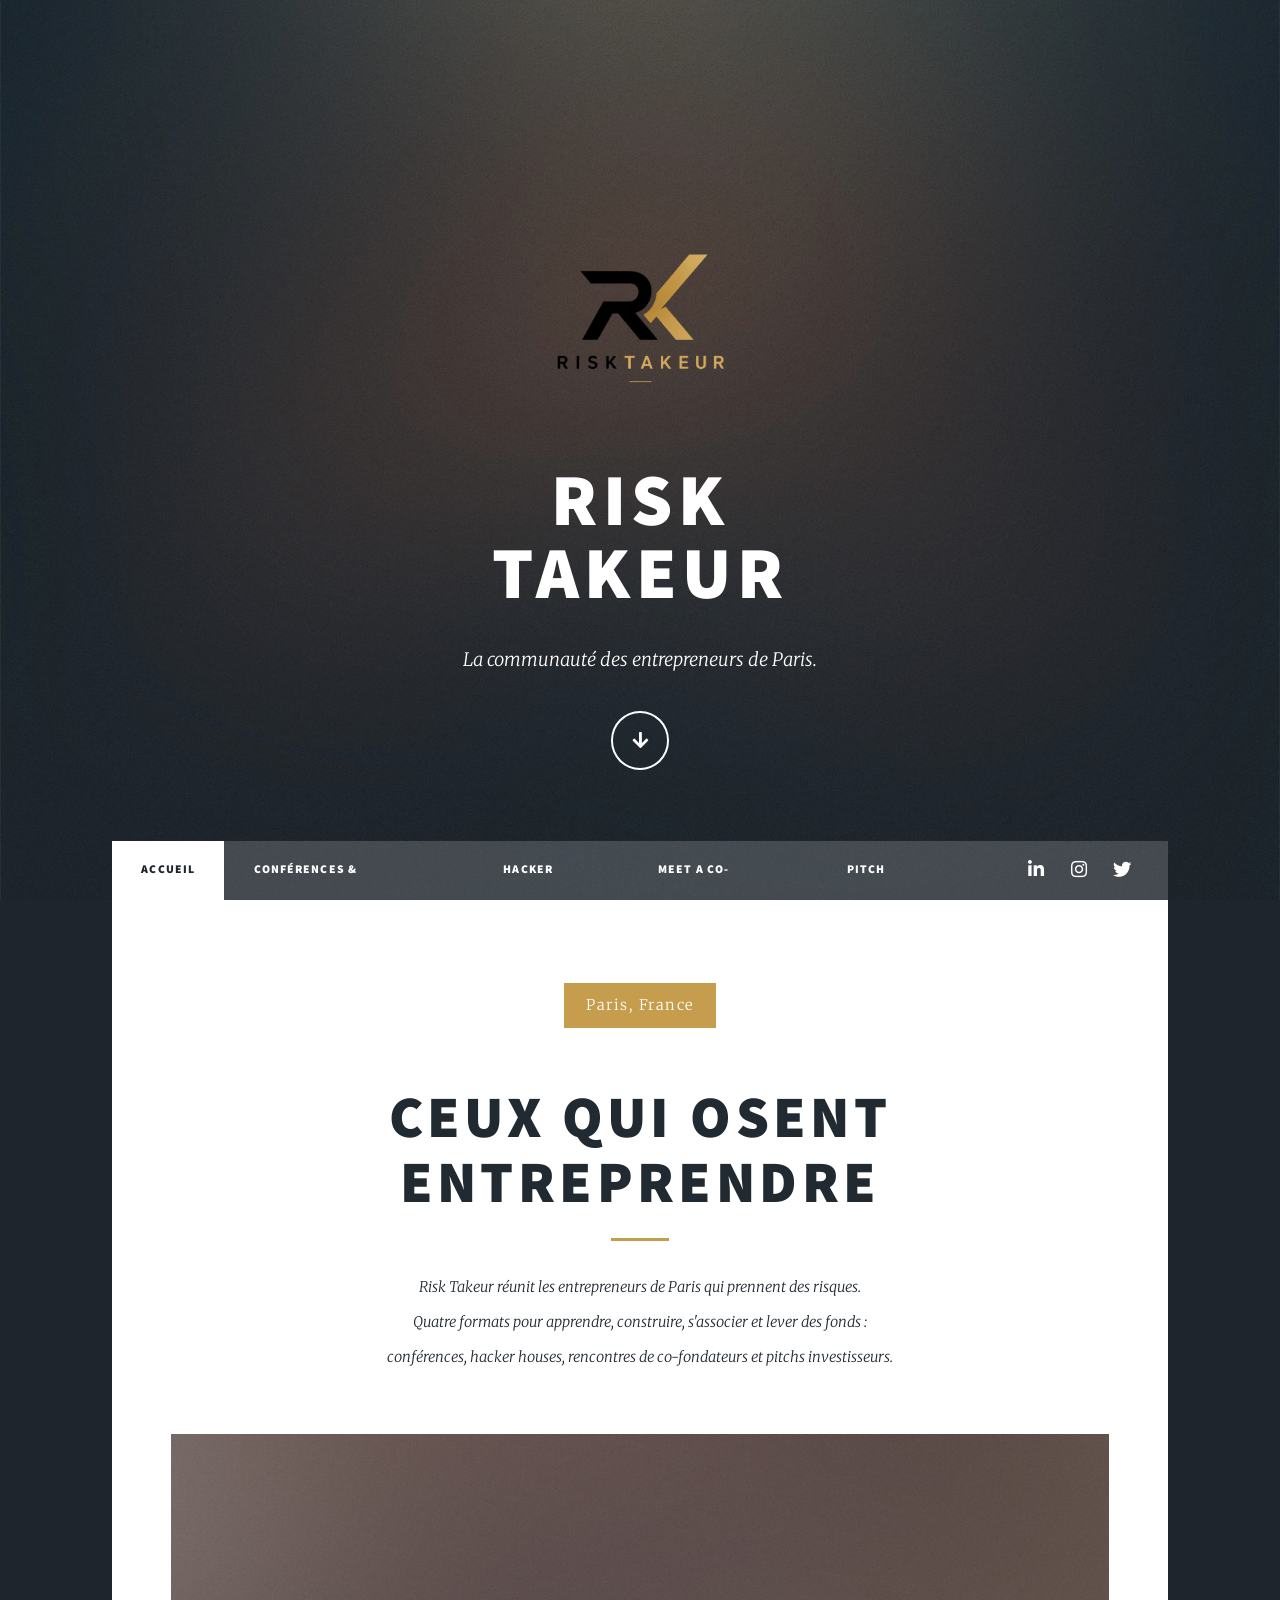
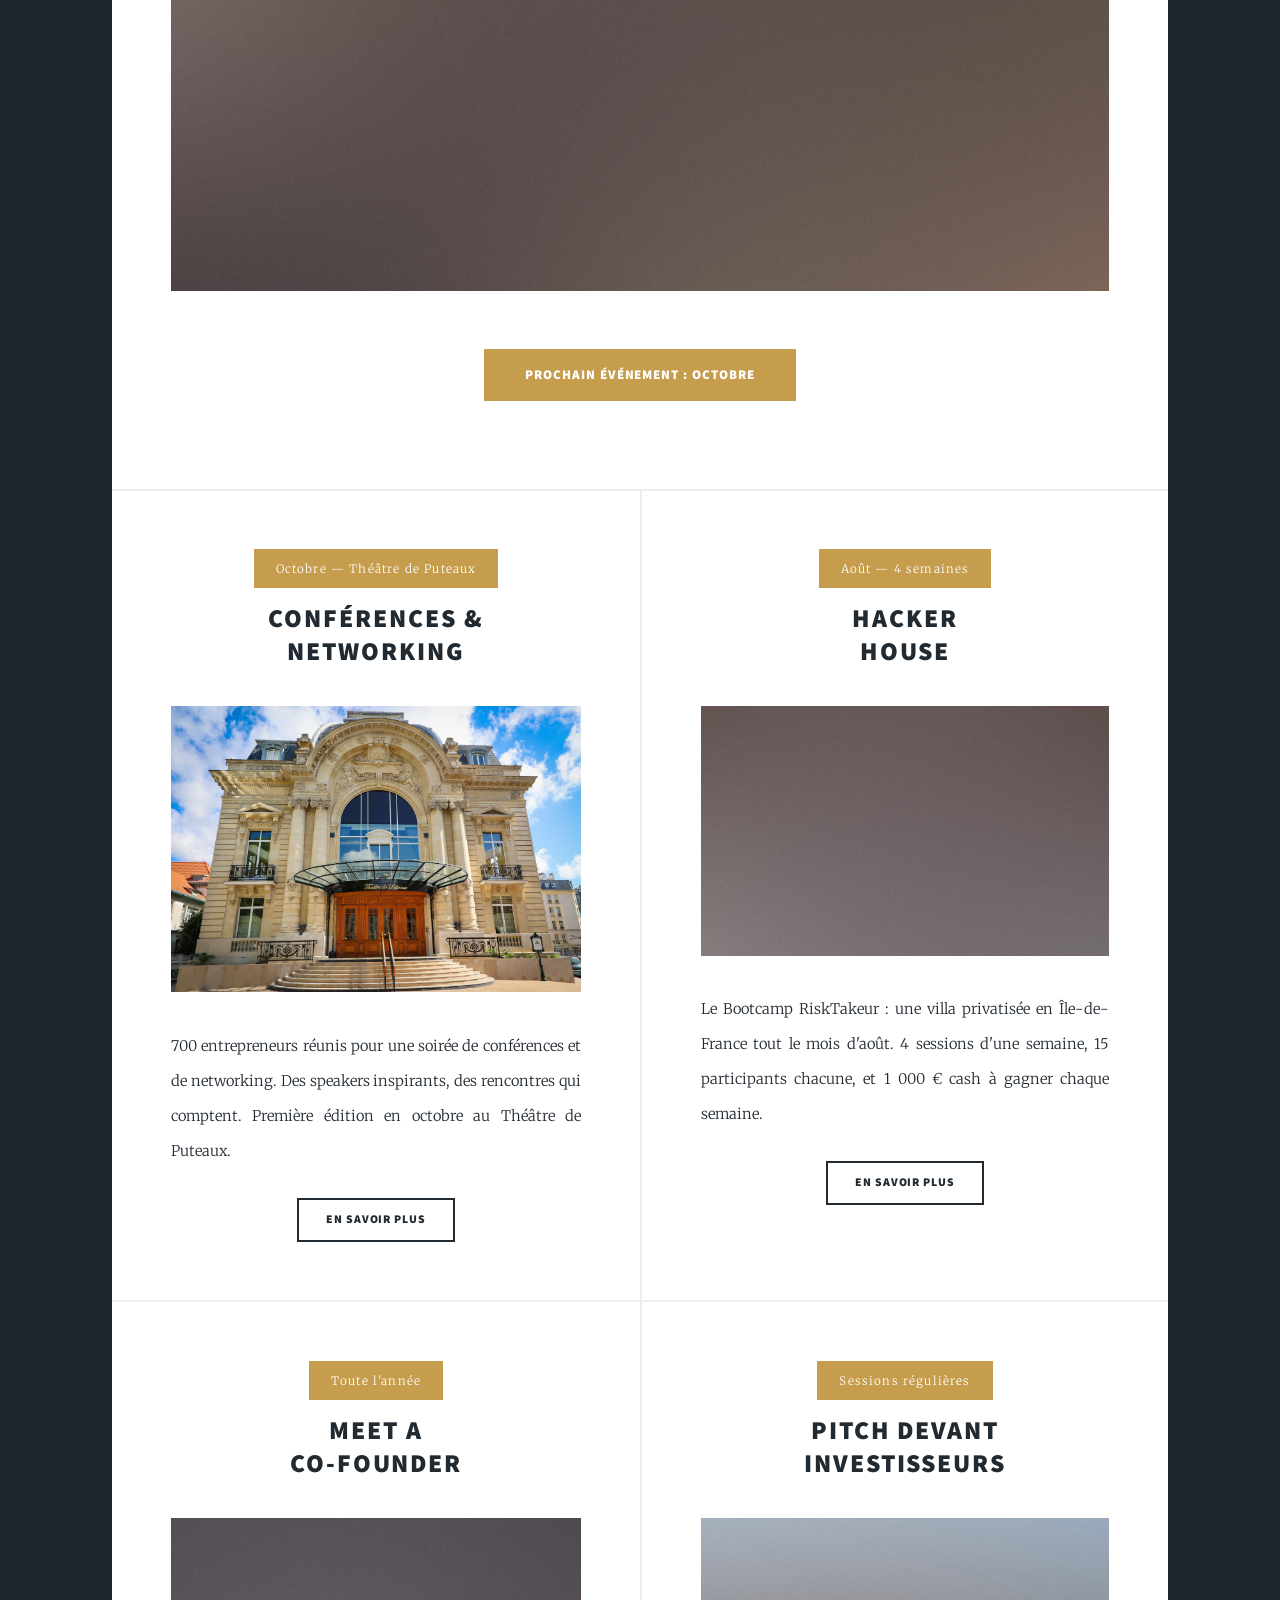
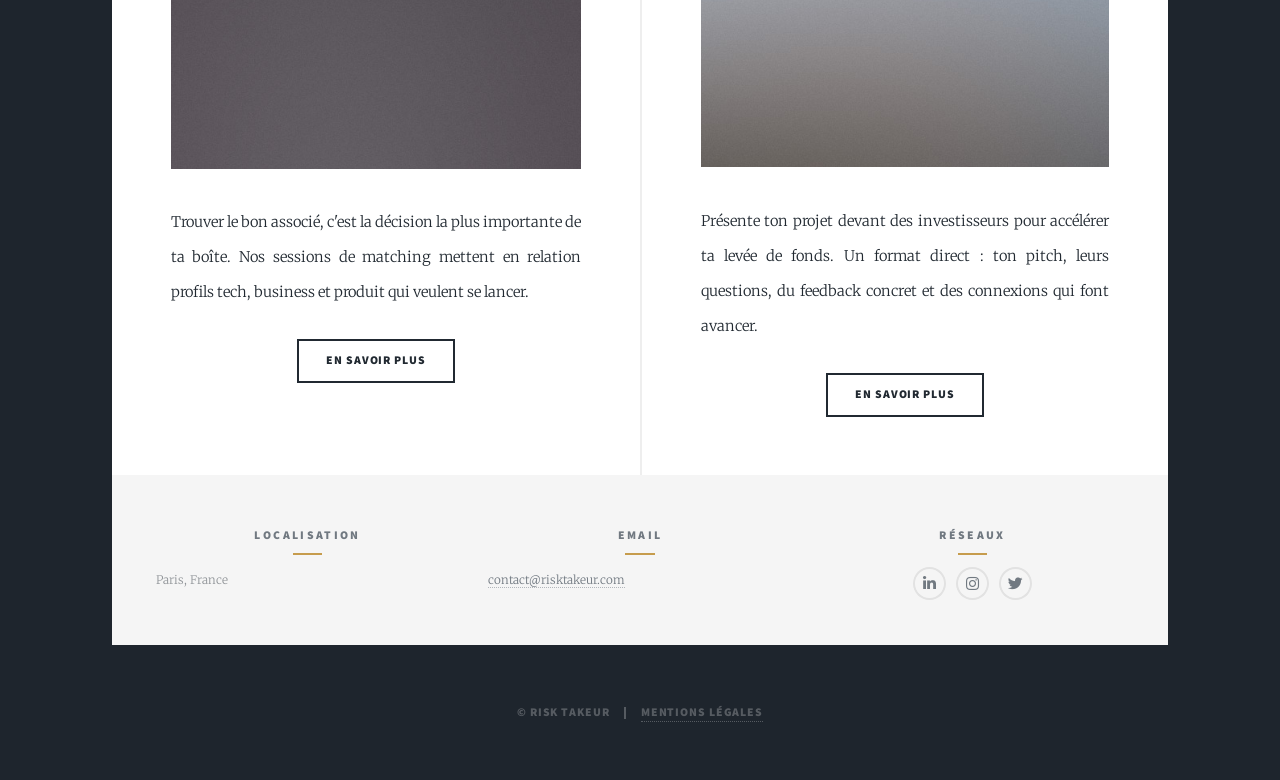
==== commit c1d0aae4: "Bugs" ====
--- a/index.html
+++ b/index.html
@@ -148,7 +148,7 @@
 
 				<!-- Copyright -->
 					<div id="copyright">
-						<ul><li>&copy; Risk Takeur</li></ul>
+						<ul><li>&copy; Risk Takeur</li><li><a href="/mentions-legales/">Mentions légales</a></li></ul>
 					</div>
 
 			</div>
--- a/assets/css/custom.css
+++ b/assets/css/custom.css
@@ -148,12 +148,22 @@
 	margin: 1.25rem auto 0 auto;
 }
 
-/* Dates des posts en doré */
+/* Dates des posts en doré — pastille centrée */
 .post .date,
 span.date {
+	display: inline-block !important;
+	width: auto !important;
 	background-color: #c69c4d !important;
 	color: #ffffff !important;
 	border: 0 !important;
+	padding: 0.375rem 1.5rem !important;
+	letter-spacing: 0.1em;
+}
+
+/* Supprime les lignes qui barraient le bandeau */
+header.major > .date:before,
+header.major > .date:after {
+	display: none !important;
 }
 
 /* Encadré infos clés */
@@ -183,7 +193,70 @@
 }
 
 /* ============================================
+   Footer compact — 3 colonnes centrées
+   ============================================ */
+#footer {
+	display: block;
+	padding: 3.5rem 3rem 3rem 3rem;
+}
+
+#footer > section.split.contact {
+	display: grid;
+	grid-template-columns: repeat(3, 1fr);
+	gap: 2rem;
+	padding: 0 !important;
+	border: 0 !important;
+}
+
+#footer > section.split.contact > section {
+	display: block !important;
+	border: 0 !important;
+	padding: 0 !important;
+	text-align: center;
+	align-items: initial !important;
+}
+
+#footer > section.split.contact > section > :first-child {
+	width: auto !important;
+}
+
+#footer > section.split.contact > section h3 {
+	margin-bottom: 0.75rem;
+	letter-spacing: 0.2em;
+}
+
+#footer > section.split.contact > section h3:after {
+	content: '';
+	display: block;
+	width: 2rem;
+	height: 2px;
+	background-color: #c69c4d;
+	margin: 0.6rem auto 0 auto;
+}
+
+#footer > section.split.contact > section p,
+#footer > section.split.contact > section ul {
+	margin-bottom: 0;
+}
+
+#footer > section.split.contact > section.alt > :last-child {
+	margin-top: 0 !important;
+}
+
+@media screen and (max-width: 736px) {
+	#footer {
+		padding: 2.5rem 1.5rem 2rem 1.5rem;
+	}
+
+	#footer > section.split.contact {
+		grid-template-columns: 1fr;
+		gap: 2rem;
+	}
+}
+
+/* ============================================
    Mini galerie photo (rt-gallery)
+   6 photos — grille équilibrée sur tout appareil
    ============================================ */
 .rt-gallery {
 	display: grid;
@@ -199,13 +272,7 @@
 	border-bottom: 0 !important;
 	aspect-ratio: 4 / 3;
 	background-color: #1a1a1a;
-	cursor: zoom-in;
-}
-
-.rt-gallery-item--wide {
-	grid-column: span 2;
-	grid-row: span 2;
-	aspect-ratio: auto;
+	cursor: pointer;
 }
 
 .rt-gallery-item img {
@@ -213,62 +280,18 @@
 	height: 100%;
 	object-fit: cover;
 	display: block;
-	transition: transform 0.45s ease, filter 0.45s ease;
-}
-
-.rt-gallery-item::after {
-	content: '';
-	position: absolute;
-	inset: 0;
-	box-shadow: inset 0 0 0 0 #c69c4d;
-	transition: box-shadow 0.3s ease;
-	pointer-events: none;
-}
-
-.rt-gallery-item::before {
-	content: '+';
-	position: absolute;
-	top: 50%;
-	left: 50%;
-	transform: translate(-50%, -50%) scale(0.5);
-	z-index: 1;
-	color: #ffffff;
-	font-size: 2.5rem;
-	font-weight: 300;
-	line-height: 1;
-	opacity: 0;
-	transition: opacity 0.3s ease, transform 0.3s ease;
-	pointer-events: none;
-	text-shadow: 0 2px 12px rgba(0, 0, 0, 0.6);
+	transition: transform 0.45s ease;
 }
 
 .rt-gallery-item:hover img,
 .rt-gallery-item:focus img {
-	transform: scale(1.06);
-	filter: brightness(0.65);
-}
-
-.rt-gallery-item:hover::after,
-.rt-gallery-item:focus::after {
-	box-shadow: inset 0 0 0 3px #c69c4d;
-}
-
-.rt-gallery-item:hover::before,
-.rt-gallery-item:focus::before {
-	opacity: 1;
-	transform: translate(-50%, -50%) scale(1);
+	transform: scale(1.05);
 }
 
 @media screen and (max-width: 736px) {
 	.rt-gallery {
 		grid-template-columns: repeat(2, 1fr);
 		gap: 0.5rem;
-	}
-
-	.rt-gallery-item--wide {
-		grid-column: span 2;
-		grid-row: span 1;
-		aspect-ratio: 16 / 9;
 	}
 }
 
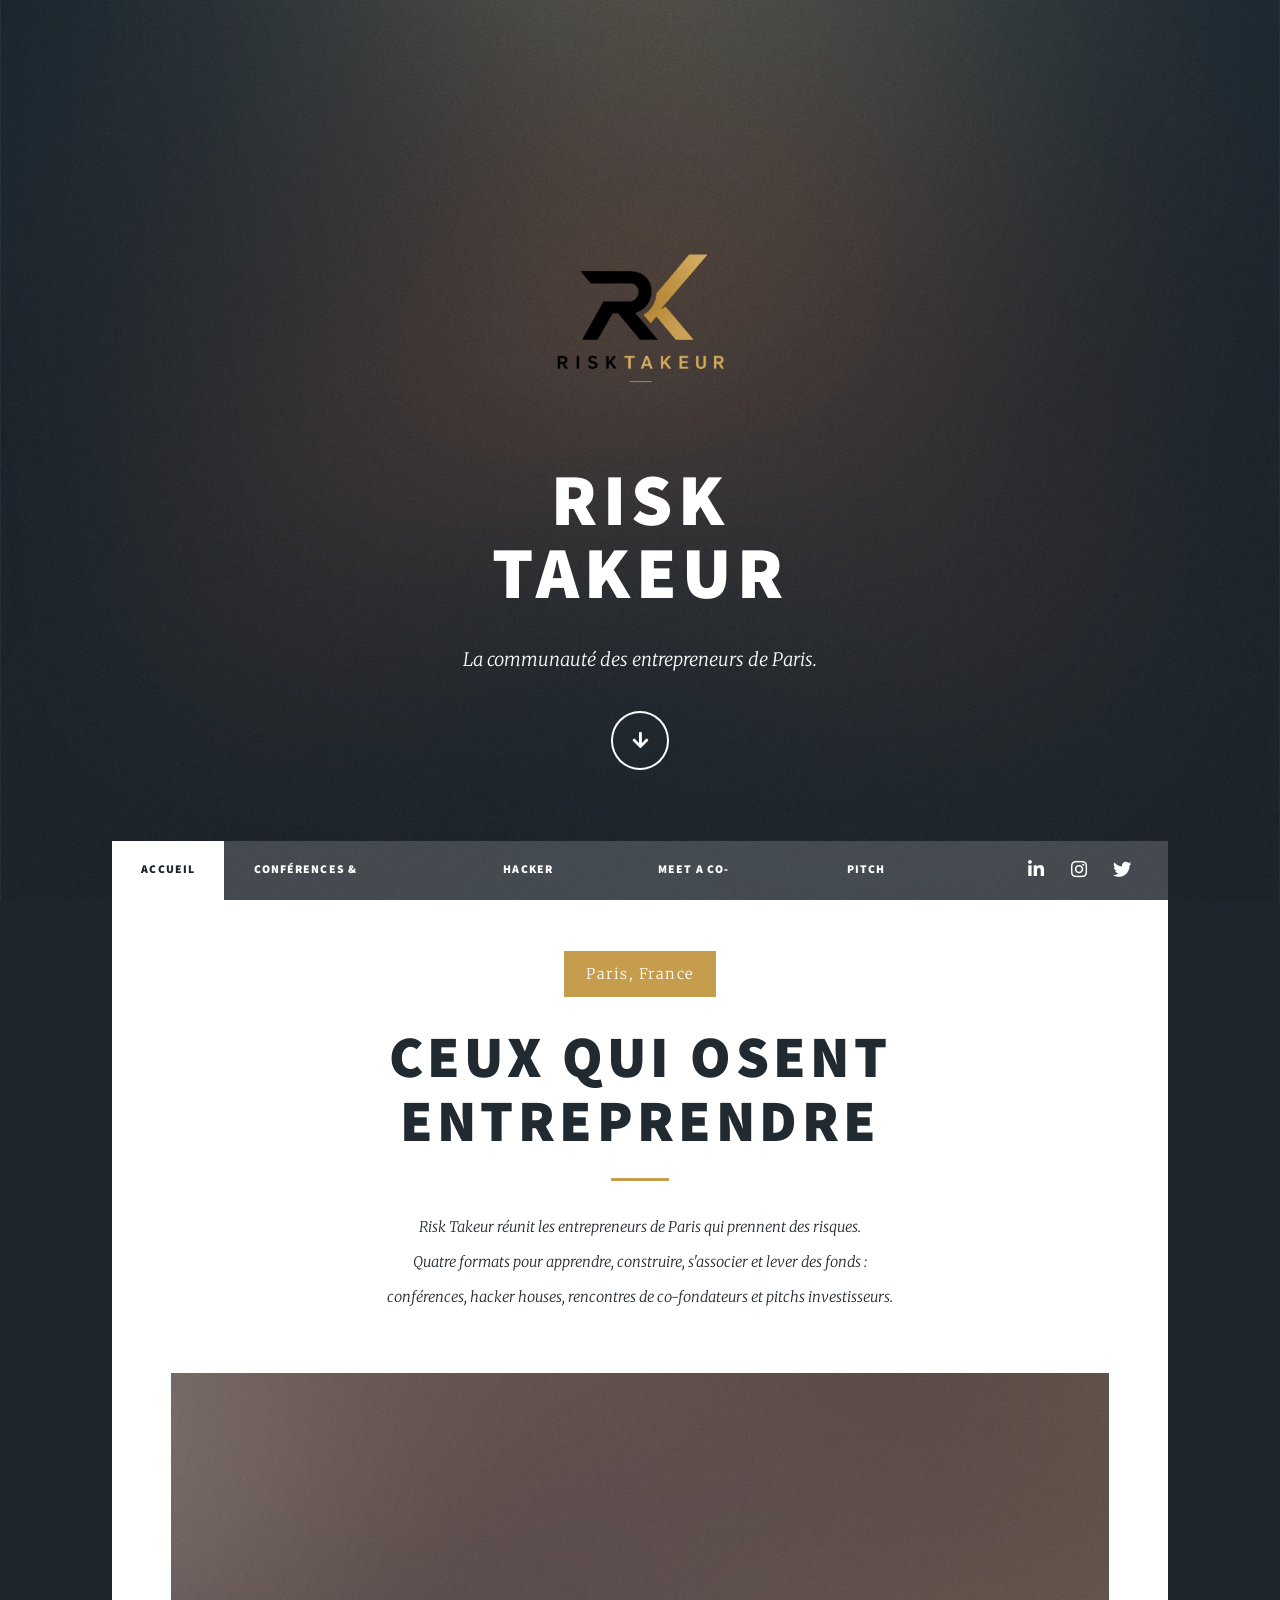
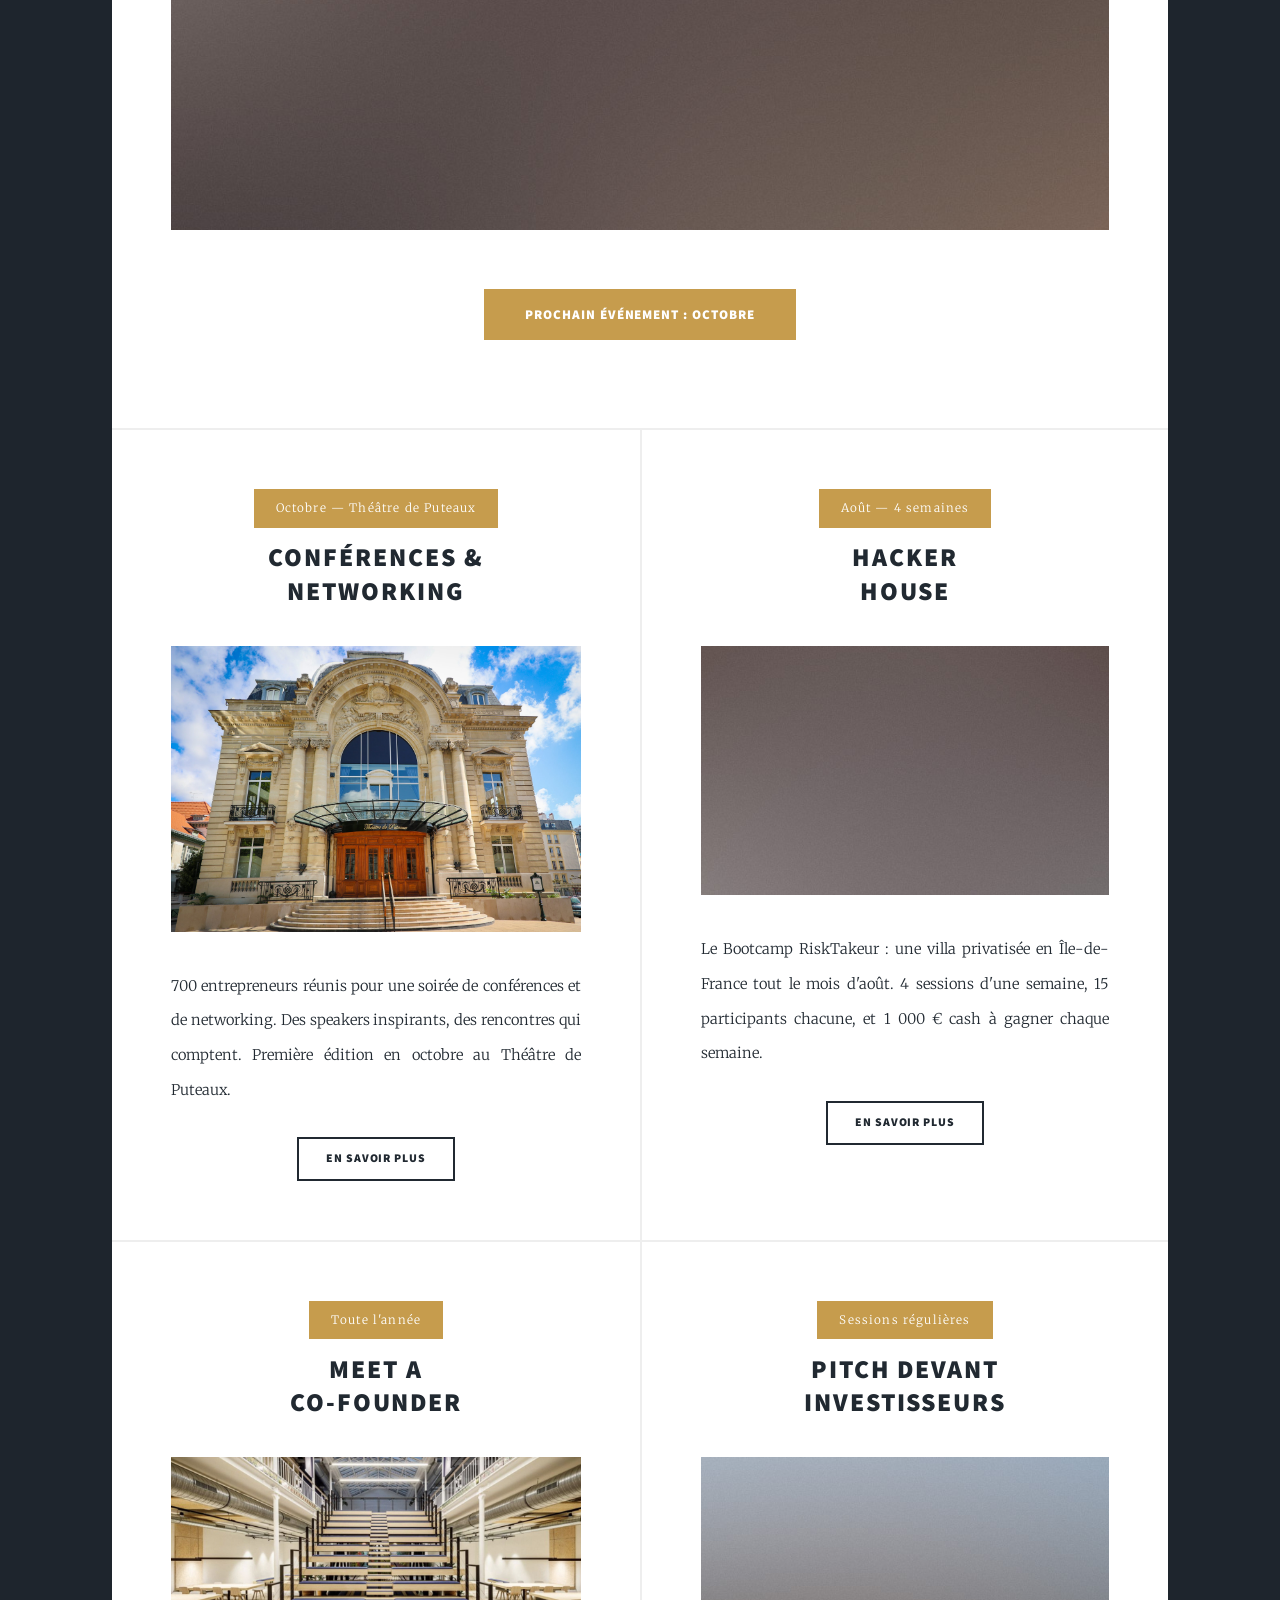
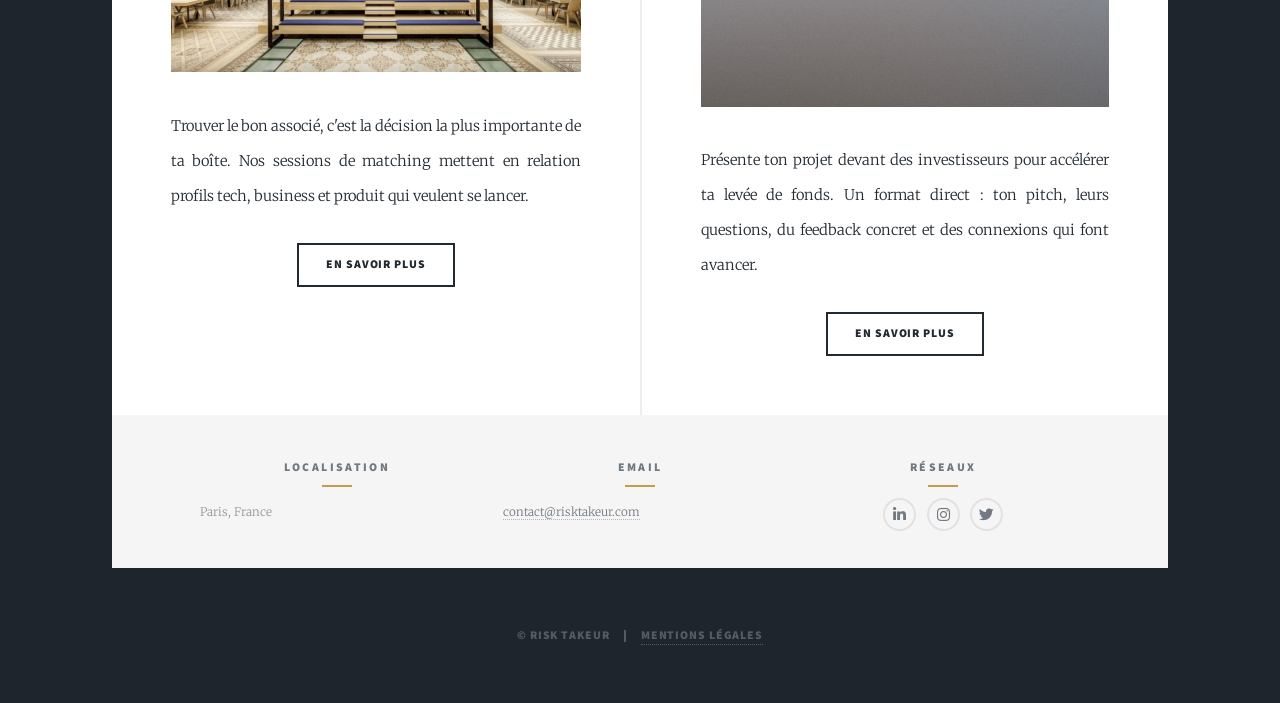
==== commit a2257f44: "Bugs" ====
--- a/index.html
+++ b/index.html
@@ -102,7 +102,7 @@
 										<h2><a href="/meet-a-co-founder/">Meet a<br />
 										Co-Founder</a></h2>
 									</header>
-									<a href="/meet-a-co-founder/" class="image fit"><img src="images/pic04.jpg" alt="Meet a co-founder" /></a>
+									<a href="/meet-a-co-founder/" class="image fit"><img src="images/Campus%20Albert%20School/Amphi.jpg" alt="L'amphithéâtre du campus Albert School — Meet a co-founder" /></a>
 									<p>Trouver le bon associé, c'est la décision la plus importante de ta boîte. Nos sessions de matching mettent en relation profils tech, business et produit qui veulent se lancer.</p>
 									<ul class="actions special">
 										<li><a href="/meet-a-co-founder/" class="button">En savoir plus</a></li>
@@ -126,8 +126,8 @@
 
 				<!-- Footer -->
 					<footer id="footer">
-						<section class="split contact">
-							<section class="alt">
+						<div class="rt-footer">
+							<section>
 								<h3>Localisation</h3>
 								<p>Paris, France</p>
 							</section>
@@ -143,7 +143,7 @@
 									<li><a href="#" class="icon brands alt fa-twitter"><span class="label">X</span></a></li>
 								</ul>
 							</section>
-						</section>
+						</div>
 					</footer>
 
 				<!-- Copyright -->
--- a/assets/css/custom.css
+++ b/assets/css/custom.css
@@ -193,39 +193,59 @@
 }
 
 /* ============================================
-   Footer compact — 3 colonnes centrées
+   Espacement haut de page réduit
+   ============================================ */
+#main > .post {
+	padding-top: 3.5rem;
+}
+
+header.major > .date {
+	margin-bottom: 2rem !important;
+}
+
+#main > .post header.major > .date {
+	margin-top: 0;
+}
+
+header.major {
+	margin-bottom: 2.5rem;
+}
+
+@media screen and (max-width: 736px) {
+	#main > .post {
+		padding-top: 2.5rem;
+	}
+}
+
+/* ============================================
+   Footer — 3 colonnes centrées (.rt-footer)
    ============================================ */
 #footer {
 	display: block;
-	padding: 3.5rem 3rem 3rem 3rem;
-}
-
-#footer > section.split.contact {
+	padding: 3rem 2rem 2.5rem 2rem;
+}
+
+.rt-footer {
 	display: grid;
 	grid-template-columns: repeat(3, 1fr);
 	gap: 2rem;
-	padding: 0 !important;
-	border: 0 !important;
-}
-
-#footer > section.split.contact > section {
-	display: block !important;
-	border: 0 !important;
-	padding: 0 !important;
+	max-width: 60rem;
+	margin: 0 auto;
 	text-align: center;
-	align-items: initial !important;
-}
-
-#footer > section.split.contact > section > :first-child {
-	width: auto !important;
-}
-
-#footer > section.split.contact > section h3 {
+}
+
+.rt-footer section {
+	padding: 0;
+	border: 0;
+}
+
+.rt-footer h3 {
+	font-size: 0.8rem;
+	letter-spacing: 0.2em;
 	margin-bottom: 0.75rem;
-	letter-spacing: 0.2em;
-}
-
-#footer > section.split.contact > section h3:after {
+}
+
+.rt-footer h3:after {
 	content: '';
 	display: block;
 	width: 2rem;
@@ -234,13 +254,14 @@
 	margin: 0.6rem auto 0 auto;
 }
 
-#footer > section.split.contact > section p,
-#footer > section.split.contact > section ul {
+.rt-footer p,
+.rt-footer ul {
 	margin-bottom: 0;
-}
-
-#footer > section.split.contact > section.alt > :last-child {
-	margin-top: 0 !important;
+	font-size: 0.9rem;
+}
+
+.rt-footer ul.icons {
+	padding-left: 0;
 }
 
 @media screen and (max-width: 736px) {
@@ -248,9 +269,9 @@
 		padding: 2.5rem 1.5rem 2rem 1.5rem;
 	}
 
-	#footer > section.split.contact {
+	.rt-footer {
 		grid-template-columns: 1fr;
-		gap: 2rem;
+		gap: 1.75rem;
 	}
 }
 
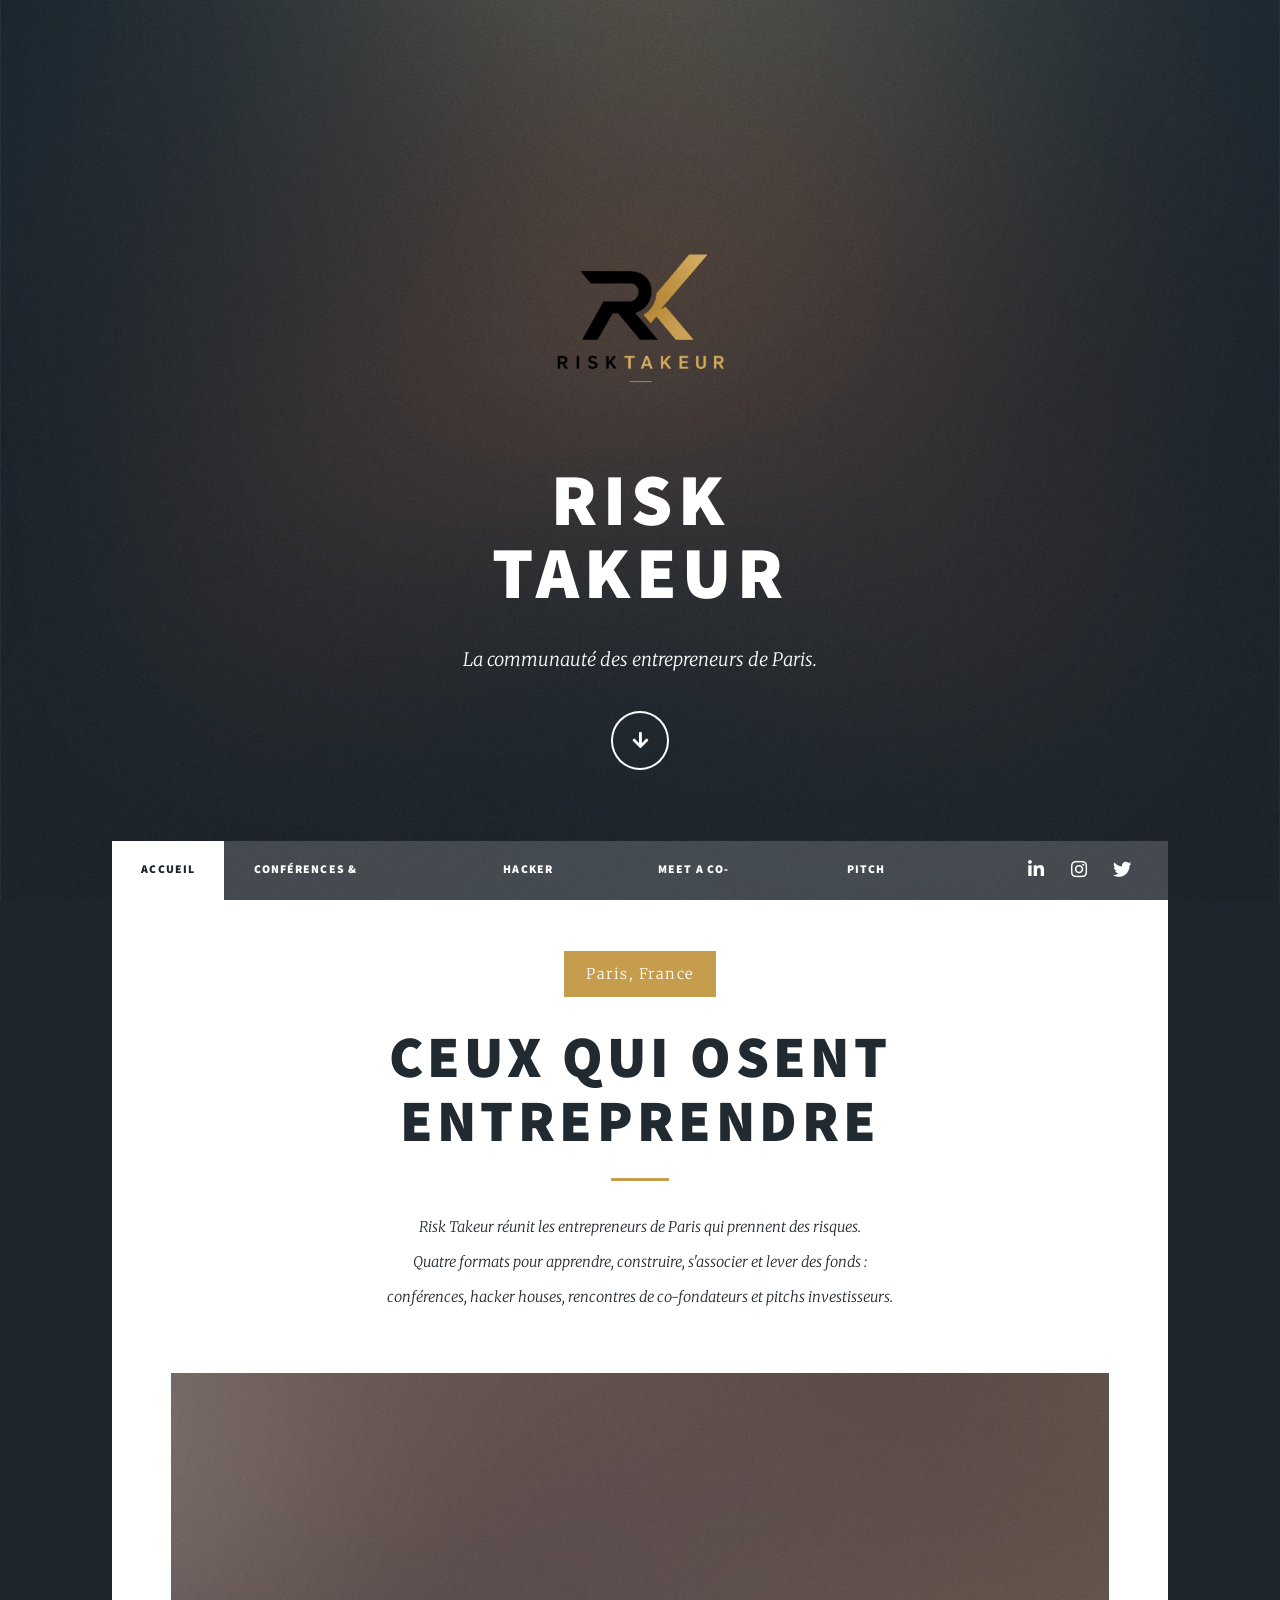
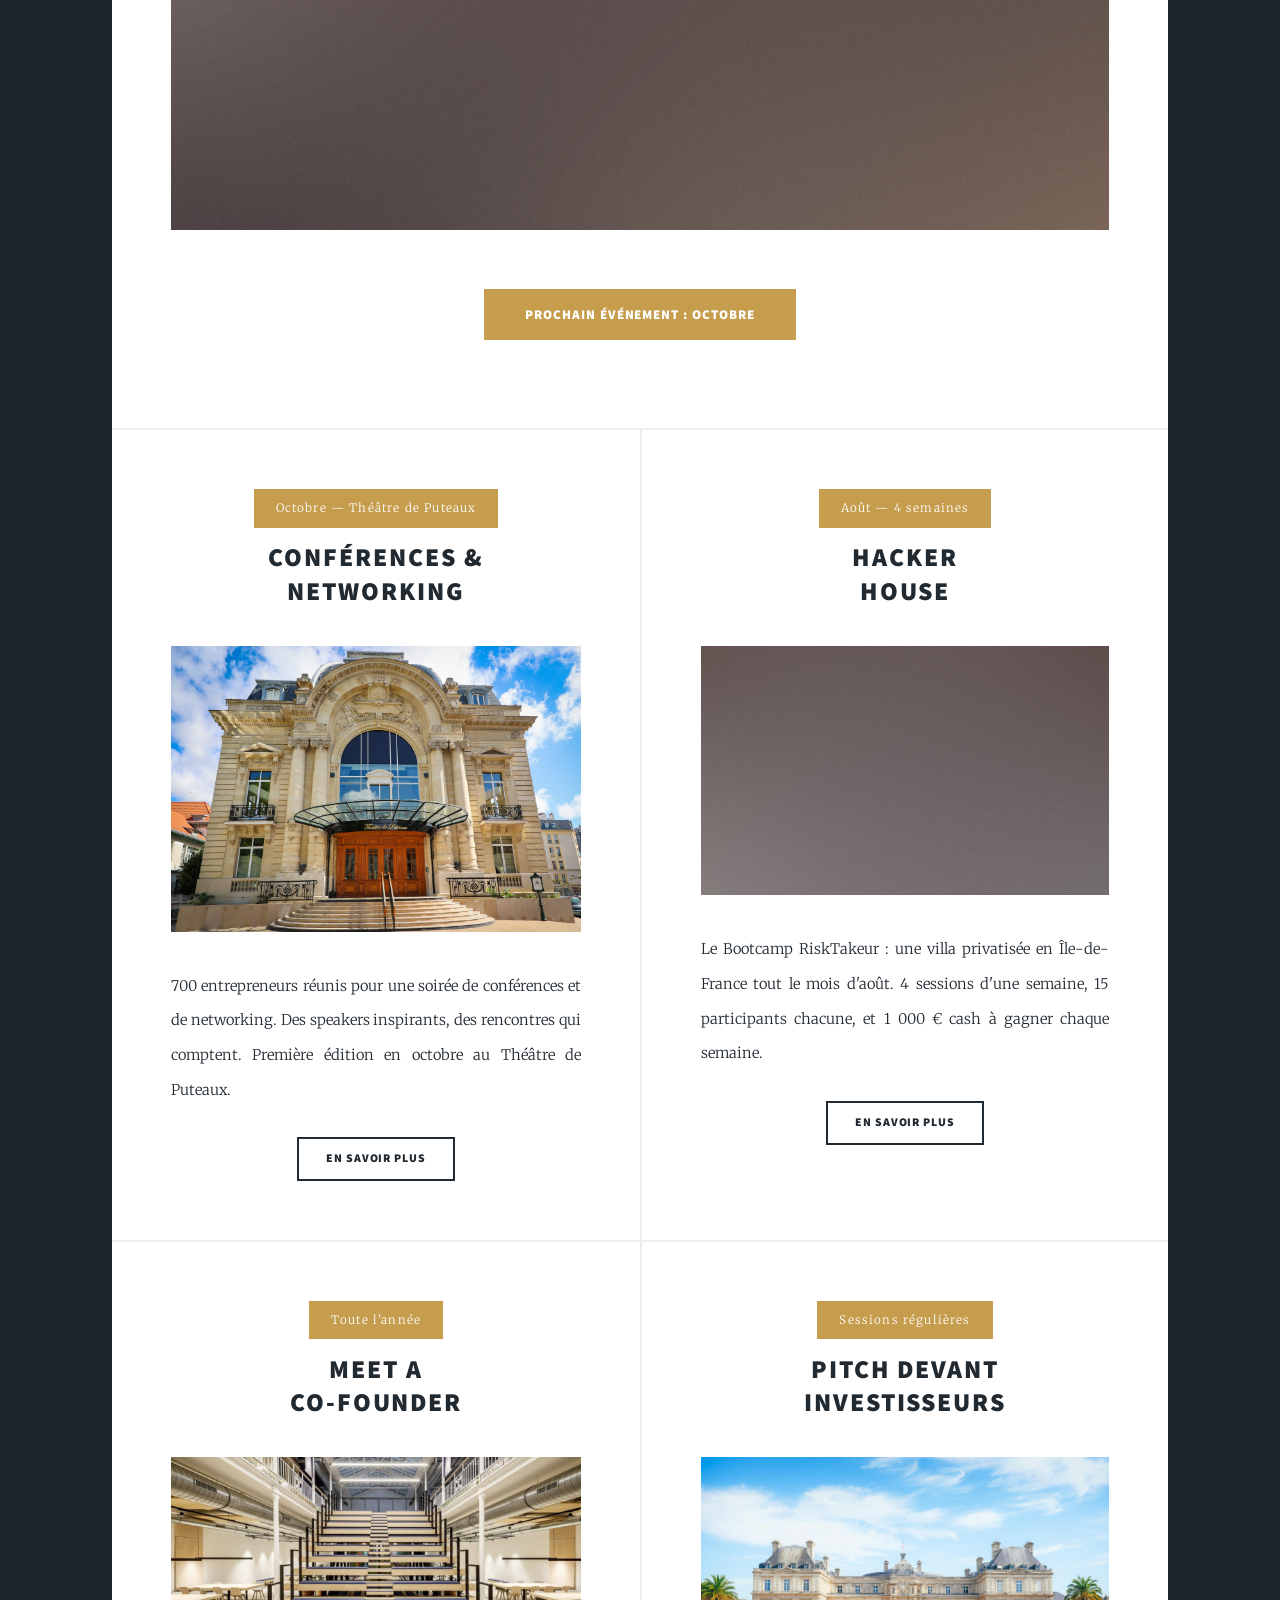
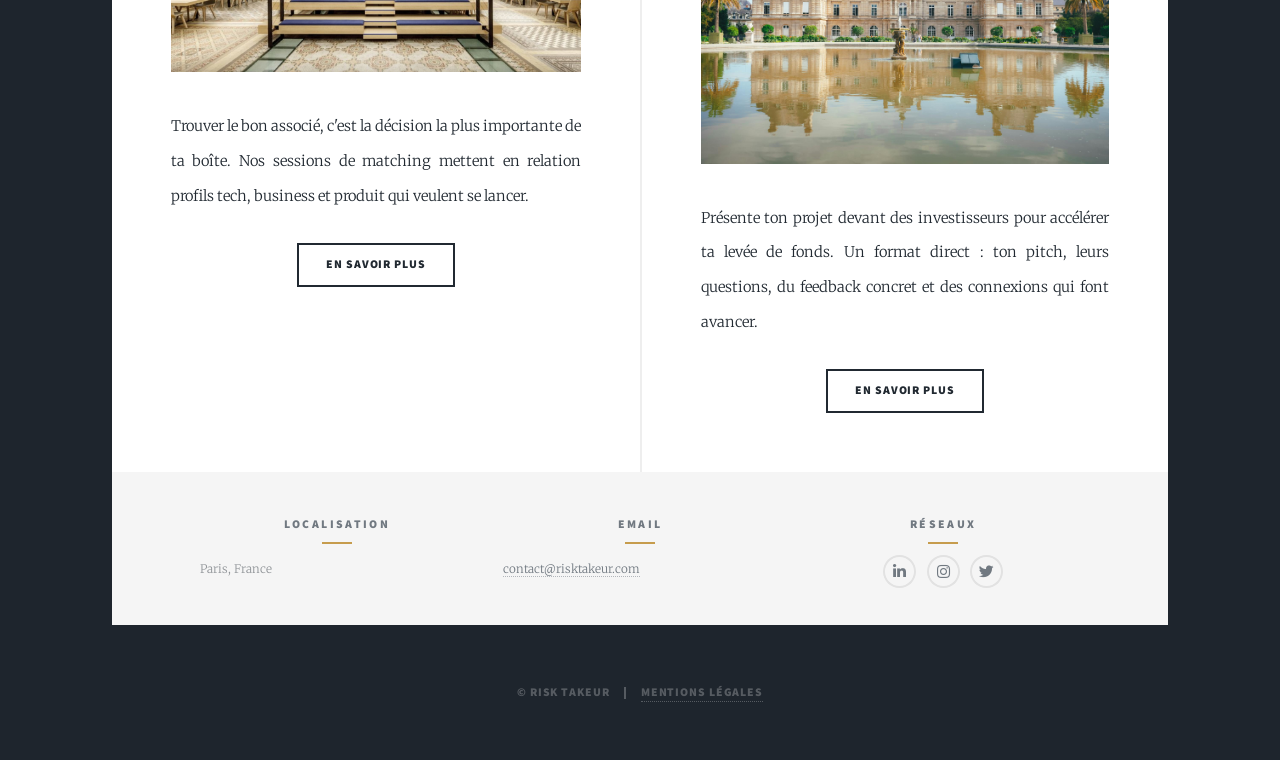
==== commit 239e6302: "palais-du-luxembourg.jpg" ====
--- a/index.html
+++ b/index.html
@@ -114,7 +114,7 @@
 										<h2><a href="/pitch-investisseurs/">Pitch devant<br />
 										investisseurs</a></h2>
 									</header>
-									<a href="/pitch-investisseurs/" class="image fit"><img src="images/pic05.jpg" alt="Pitch devant investisseurs" /></a>
+									<a href="/pitch-investisseurs/" class="image fit"><img src="images/palais-du-luxembourg.jpg" alt="Pitch devant investisseurs" /></a>
 									<p>Présente ton projet devant des investisseurs pour accélérer ta levée de fonds. Un format direct : ton pitch, leurs questions, du feedback concret et des connexions qui font avancer.</p>
 									<ul class="actions special">
 										<li><a href="/pitch-investisseurs/" class="button">En savoir plus</a></li>
